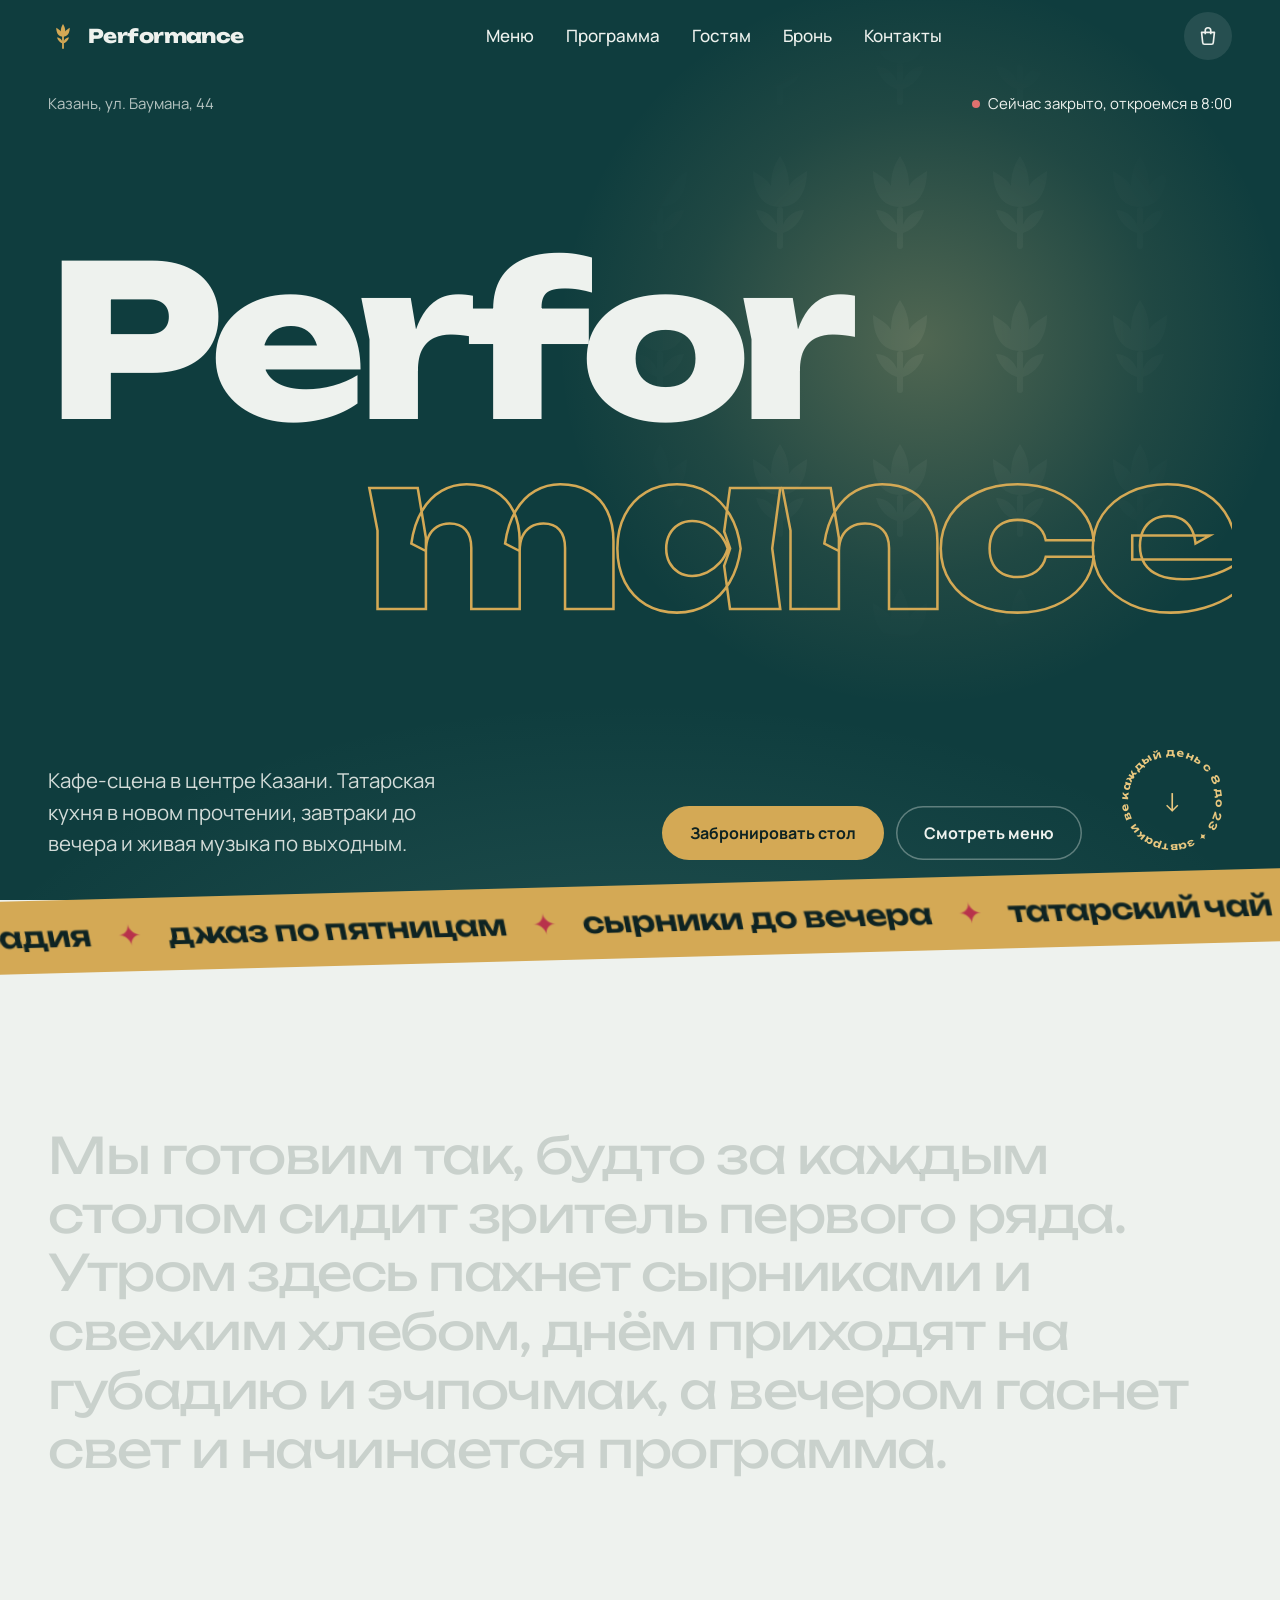
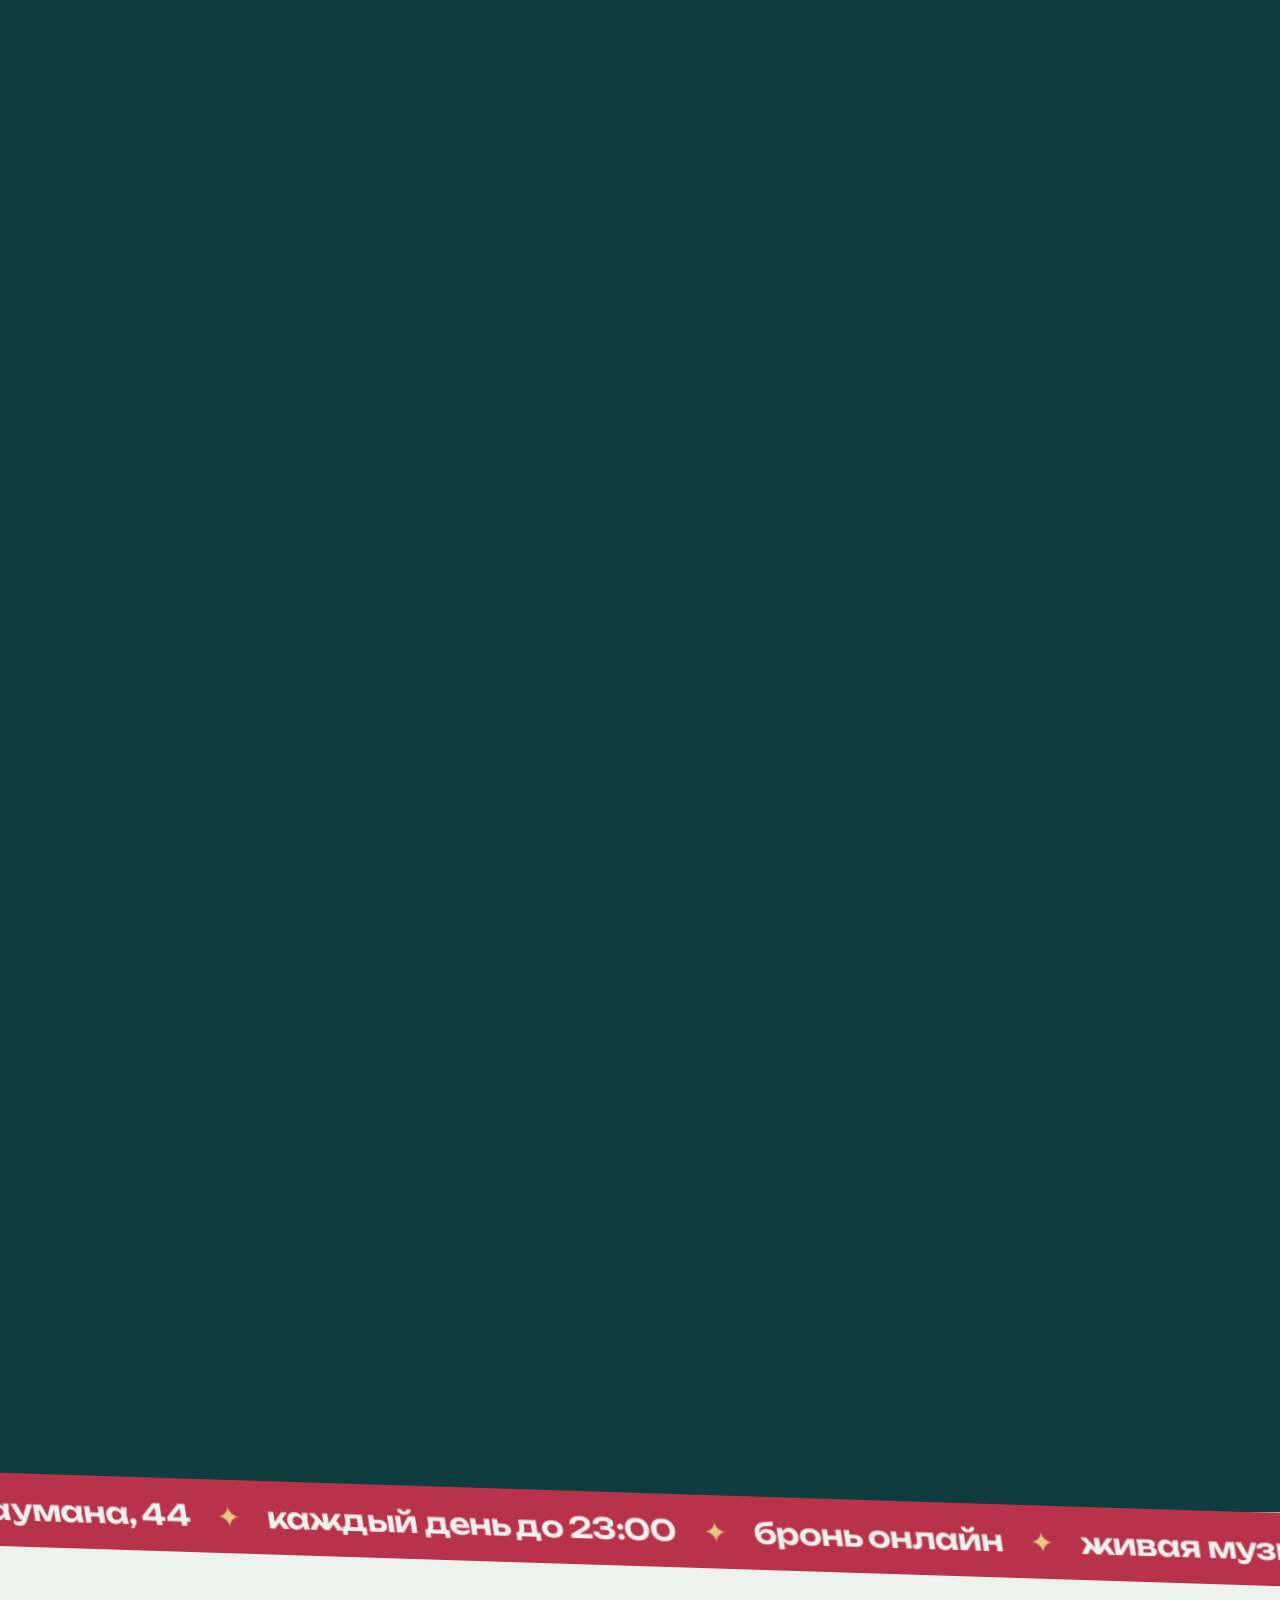
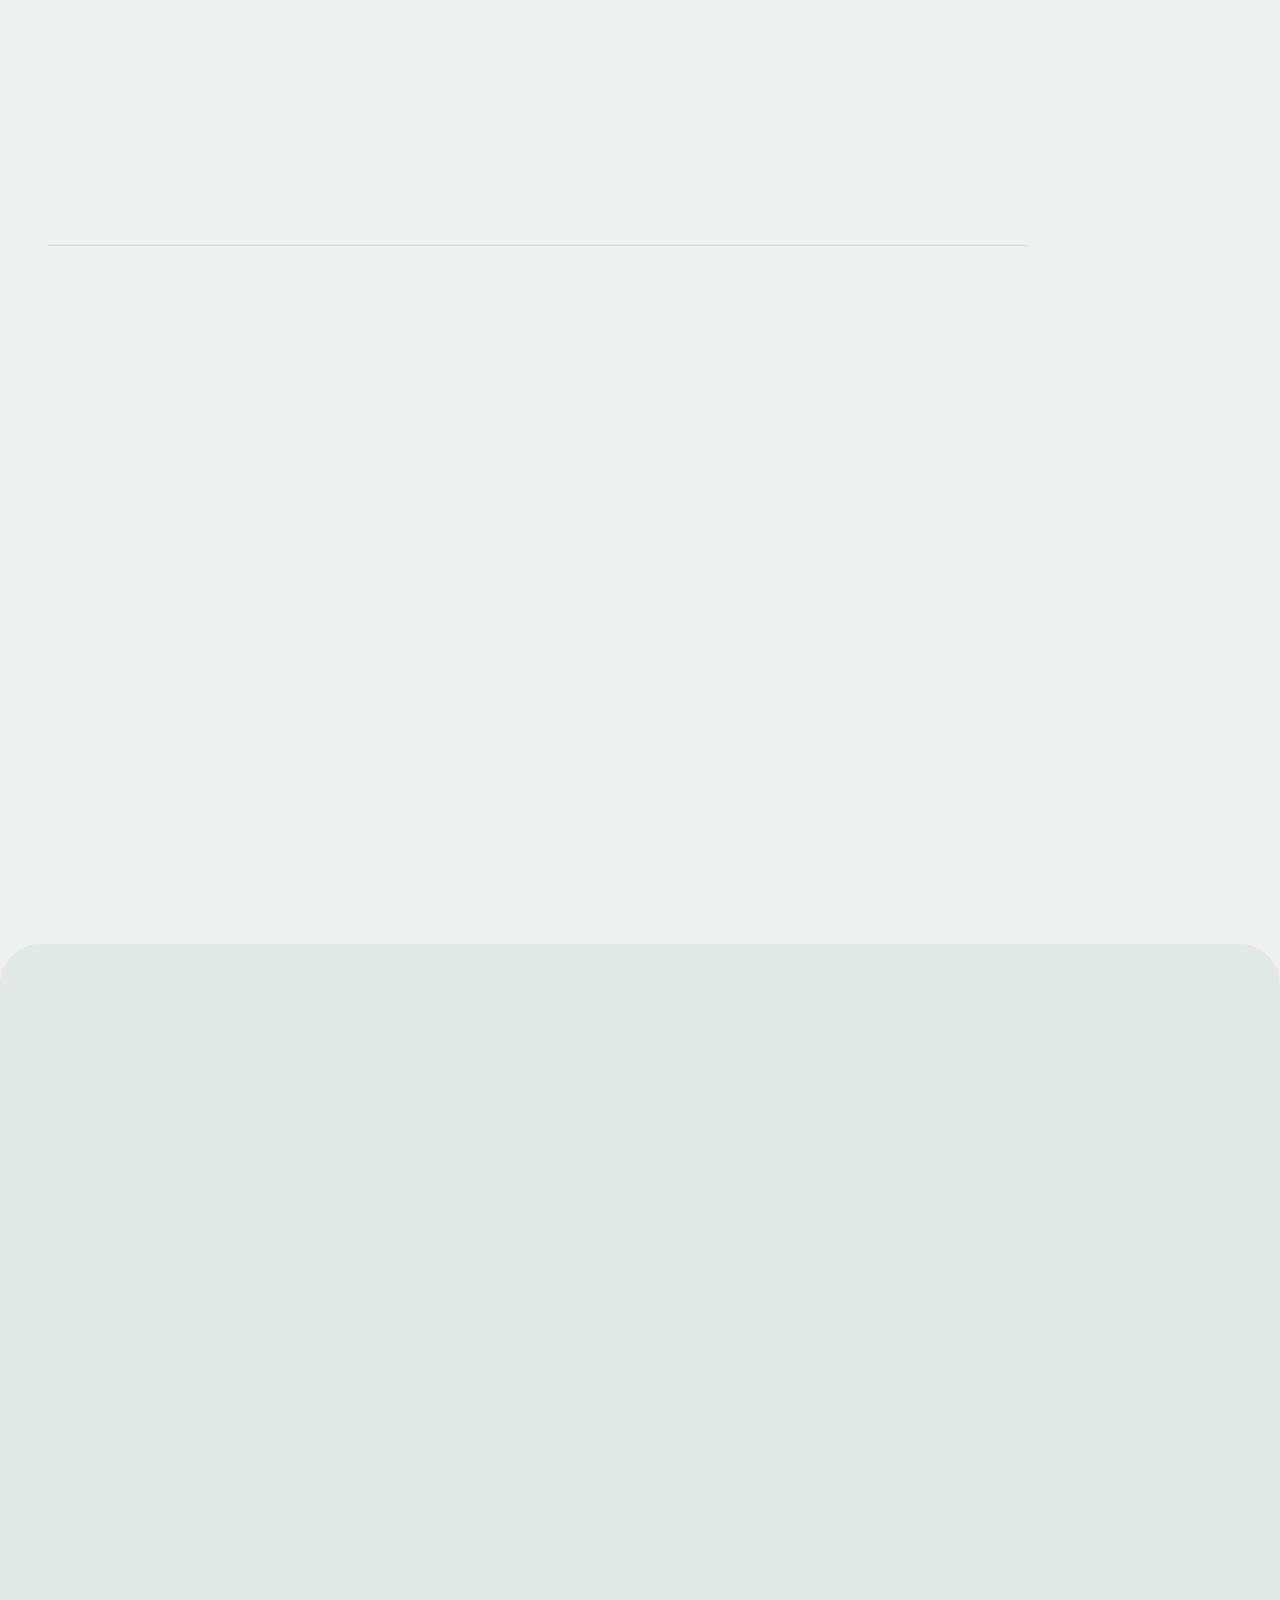
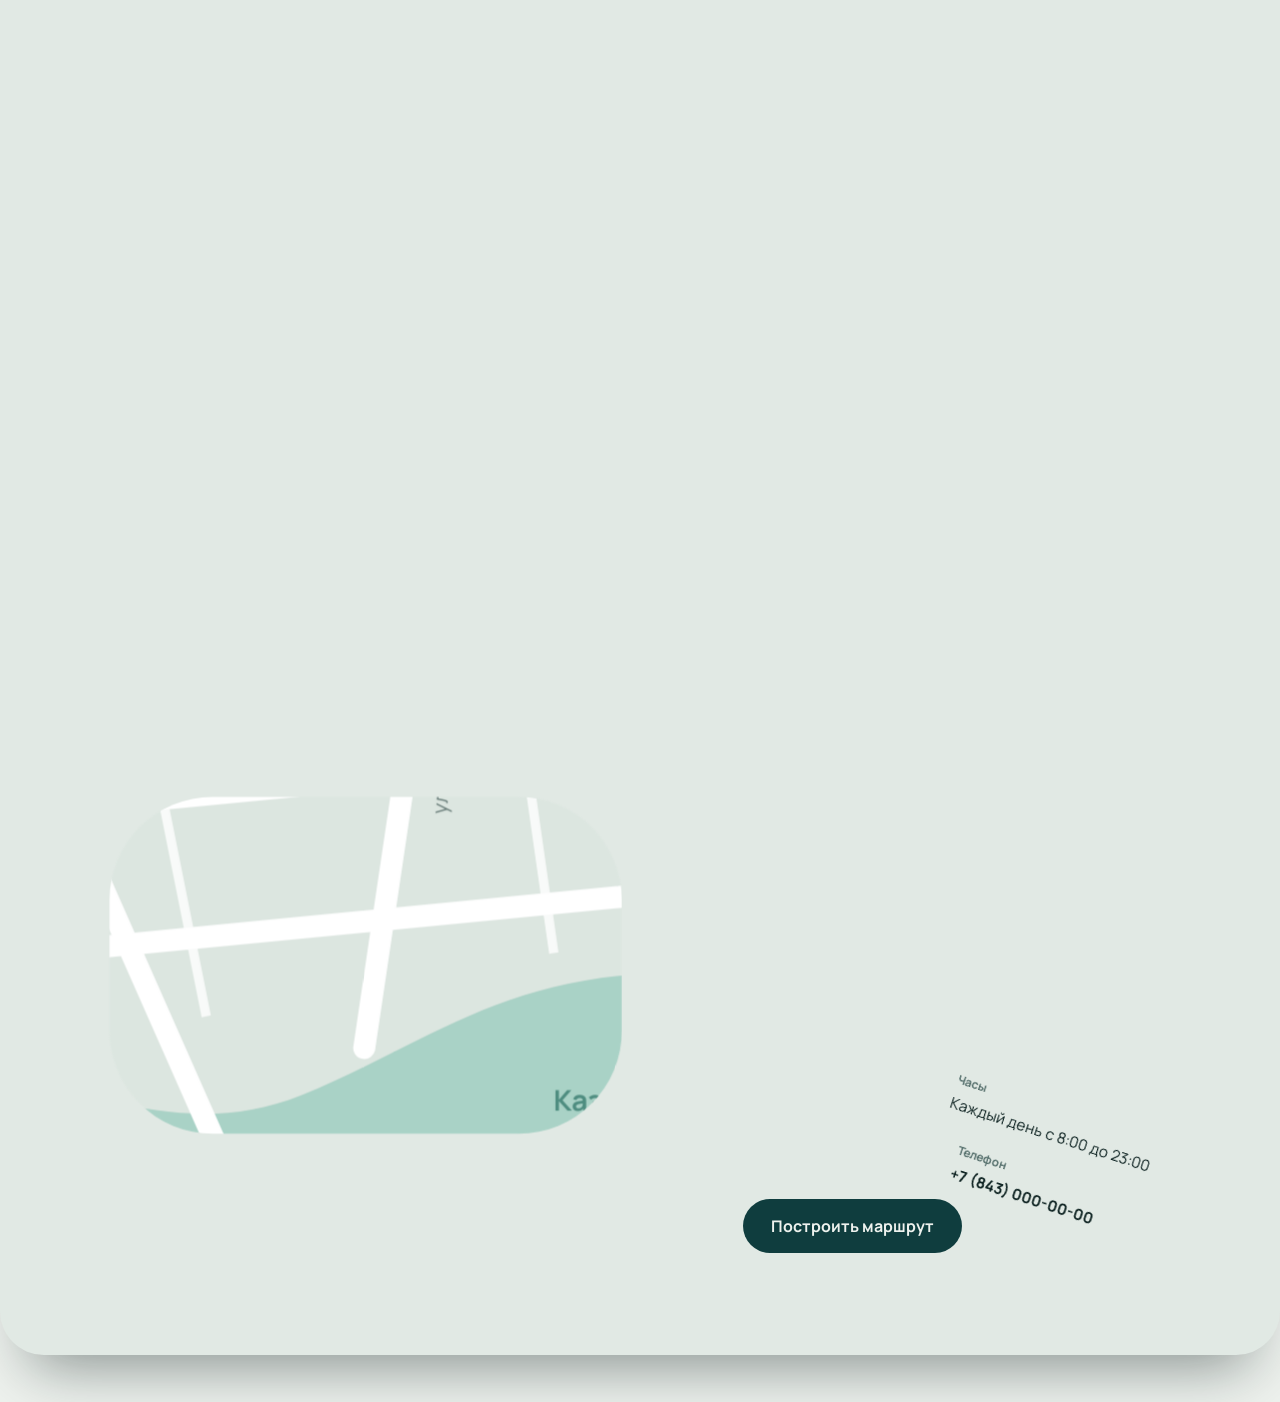
==== index.html @ e69bf27e "Add files via upload" ====
<!doctype html>
<html lang="ru">
<head>
  <meta charset="utf-8">
  <meta name="viewport" content="width=device-width, initial-scale=1, viewport-fit=cover">
  <title>Performance — кафе-сцена в Казани</title>
  <meta name="description" content="Performance — кафе-сцена в центре Казани: татарская кухня в новом прочтении, завтраки до вечера и живая музыка по выходным. Учебный проект для портфолио.">
  <meta name="theme-color" content="#0F3D3E">

  <!-- Приложение (PWA) -->
  <link rel="manifest" href="manifest.webmanifest">
  <link rel="icon" href="icons/favicon.svg" type="image/svg+xml">
  <link rel="icon" href="icons/icon-192.png" type="image/png" sizes="192x192">
  <link rel="apple-touch-icon" href="icons/apple-touch-icon.png">
  <meta name="apple-mobile-web-app-capable" content="yes">
  <meta name="mobile-web-app-capable" content="yes">
  <meta name="apple-mobile-web-app-status-bar-style" content="black-translucent">
  <meta name="apple-mobile-web-app-title" content="Performance">

  <!-- Превью ссылки в мессенджерах -->
  <meta property="og:title" content="Performance — кафе-сцена в Казани">
  <meta property="og:description" content="Меню, программа вечеров и бронь стола онлайн.">
  <meta property="og:image" content="icons/og.png">
  <meta property="og:type" content="website">

  <!-- Шрифты -->
  <link rel="preconnect" href="https://fonts.googleapis.com">
  <link rel="preconnect" href="https://fonts.gstatic.com" crossorigin>
  <link href="https://fonts.googleapis.com/css2?family=Manrope:wght@400;500;700&family=Unbounded:wght@400;600;800&display=swap" rel="stylesheet">

  <link rel="stylesheet" href="css/style.css">
  <link rel="stylesheet" href="css/motion.css">
  <script>document.documentElement.classList.add('js');</script>
</head>
<body>

  <!-- Занавес при загрузке -->
  <div class="curtain" aria-hidden="true">
    <div class="curtain__half curtain__half--l"></div>
    <div class="curtain__half curtain__half--r"></div>
    <div class="curtain__word">Performance</div>
  </div>

  <div class="progress" aria-hidden="true"><span></span></div>

  <!-- Шапка -->
  <header class="topbar">
    <a href="#top" class="logo" aria-label="Performance, на главную">
      <svg class="logo__mark" viewBox="0 0 40 40" aria-hidden="true"><use href="#tulip"/></svg>
      <span class="logo__word">Performance</span>
    </a>
    <nav class="topnav" aria-label="Разделы">
      <a href="#menu">Меню</a>
      <a href="#program">Программа</a>
      <a href="#faq">Гостям</a>
      <a href="#booking">Бронь</a>
      <a href="#contacts">Контакты</a>
    </nav>
    <div class="topbar__actions">
      <button class="icon-btn cart-btn" type="button" data-open="cart" aria-label="Корзина">
        <svg viewBox="0 0 24 24" aria-hidden="true"><path d="M5 8h14l-1.2 11.1a2 2 0 0 1-2 1.9H8.2a2 2 0 0 1-2-1.9L5 8Z"/><path d="M9 10V6a3 3 0 0 1 6 0v4"/></svg>
        <span class="cart-count" hidden>0</span>
      </button>
      <button class="icon-btn burger" type="button" data-open="nav" aria-label="Открыть меню сайта">
        <span></span><span></span>
      </button>
    </div>
  </header>

  <main id="top">

    <!-- Первый экран -->
    <section class="hero" id="hero">
      <div class="hero__spot" aria-hidden="true"></div>
      <div class="hero__ornament" aria-hidden="true"></div>

      <div class="hero__top">
        <p class="hero__place">Казань, ул. Баумана, 44</p>
        <p class="hero__status"><i></i><span id="open-status">Открыто до 23:00</span></p>
      </div>

      <h1 class="hero__title" aria-label="Performance">
        <span class="line" aria-hidden="true">Perfor</span>
        <span class="line line--stroke" aria-hidden="true">mance</span>
      </h1>

      <div class="hero__bottom">
        <p class="hero__lead">Кафе-сцена в центре Казани. Татарская кухня в новом прочтении, завтраки до вечера и живая музыка по выходным.</p>
        <div class="hero__cta">
          <a class="btn btn--brass" href="#booking">Забронировать стол</a>
          <a class="btn btn--ghost" href="#menu">Смотреть меню</a>
        </div>
      </div>

      <a class="hero__badge" href="#menu" aria-label="Перейти к меню">
        <svg viewBox="0 0 120 120" aria-hidden="true">
          <defs><path id="circle" d="M60 60 m-44 0 a44 44 0 1 1 88 0 a44 44 0 1 1 -88 0"/></defs>
          <text><textPath href="#circle">каждый день с 8 до 23 ✦ завтраки весь день ✦</textPath></text>
        </svg>
        <span class="hero__badge-arrow">↓</span>
      </a>
    </section>

    <!-- Бегущая строка -->
    <div class="marquee" aria-hidden="true">
      <div class="marquee__track">
        <span>эчпочмак</span><b>✦</b><span>чак-чак</span><b>✦</b><span>флэт уайт</span><b>✦</b><span>губадия</span><b>✦</b><span>джаз по пятницам</span><b>✦</b><span>сырники до вечера</span><b>✦</b><span>татарский чай</span><b>✦</b>
        <span>эчпочмак</span><b>✦</b><span>чак-чак</span><b>✦</b><span>флэт уайт</span><b>✦</b><span>губадия</span><b>✦</b><span>джаз по пятницам</span><b>✦</b><span>сырники до вечера</span><b>✦</b><span>татарский чай</span><b>✦</b>
      </div>
    </div>

    <!-- О кафе -->
    <section class="about" id="about">
      <p class="about__text" data-words>Мы готовим так, будто за каждым столом сидит зритель первого ряда. Утром здесь пахнет сырниками и свежим хлебом, днём приходят на губадию и эчпочмак, а вечером гаснет свет и начинается программа.</p>
      <ul class="about__facts">
        <li><strong>8:00–23:00</strong><span>без выходных, завтраки весь день</span></li>
        <li><strong>60 мест</strong><span>зал, барная стойка и небольшая сцена</span></li>
        <li><strong>5 вечеров</strong><span>в неделю с музыкой, кино или стендапом</span></li>
      </ul>
    </section>

    <!-- Меню -->
    <section class="menu" id="menu">
      <div class="section-head">
        <h2 class="h-reveal"><span>Меню</span></h2>
        <p>Нажмите на блюдо, чтобы узнать подробности. Добавленное в корзину можно забрать с собой.</p>
      </div>
      <div class="tabs" role="tablist" aria-label="Категории меню">
        <span class="tabs__pill" aria-hidden="true"></span>
      </div>
      <div class="dishes" id="dishes" role="tabpanel"></div>
    </section>

    <!-- Программа -->
    <section class="program" id="program">
      <div class="program__pin">
        <div class="program__head">
          <h2 class="h-reveal"><span>Программа недели</span></h2>
          <p>Вход свободный. Столы у сцены лучше бронировать заранее.</p>
        </div>
        <div class="program__track" id="events"></div>
      </div>
    </section>

    <!-- Вторая бегущая строка -->
    <div class="marquee marquee--alt" aria-hidden="true">
      <div class="marquee__track">
        <span>бронь онлайн</span><b>✦</b><span>живая музыка</span><b>✦</b><span>с собой за 20 минут</span><b>✦</b><span>ул. Баумана, 44</span><b>✦</b><span>каждый день до 23:00</span><b>✦</b>
        <span>бронь онлайн</span><b>✦</b><span>живая музыка</span><b>✦</b><span>с собой за 20 минут</span><b>✦</b><span>ул. Баумана, 44</span><b>✦</b><span>каждый день до 23:00</span><b>✦</b>
      </div>
    </div>

    <!-- Вопросы -->
    <section class="faq" id="faq">
      <div class="section-head">
        <h2 class="h-reveal"><span>Гостям</span></h2>
        <p>Ответы на то, о чём чаще всего спрашивают по телефону.</p>
      </div>
      <div class="faq__list" id="faq-list"></div>
    </section>

    <!-- Бронь -->
    <section class="booking" id="booking">
      <div class="booking__intro">
        <h2 class="h-reveal"><span>Бронь стола</span></h2>
        <p>Выберите день, время и число гостей. Держим стол 15 минут после назначенного времени.</p>
        <div class="my-bookings" id="my-bookings" hidden>
          <h3>Ваши брони</h3>
          <ul></ul>
        </div>
      </div>

      <form class="booking__form" id="booking-form" novalidate>
        <div class="field">
          <label for="b-date">Дата</label>
          <input type="date" id="b-date" name="date" required>
          <small class="field__error"></small>
        </div>

        <fieldset class="field">
          <legend>Время</legend>
          <div class="chips" id="b-times"></div>
          <small class="field__error"></small>
        </fieldset>

        <div class="field field--row">
          <span class="field__label" id="guests-label">Гостей</span>
          <div class="stepper" role="group" aria-labelledby="guests-label">
            <button type="button" data-step="-1" aria-label="Меньше гостей">−</button>
            <output id="b-guests">2</output>
            <button type="button" data-step="1" aria-label="Больше гостей">+</button>
          </div>
        </div>

        <fieldset class="field">
          <legend>Где сесть</legend>
          <div class="segmented">
            <label><input type="radio" name="zone" value="у сцены" checked><span>У сцены</span></label>
            <label><input type="radio" name="zone" value="у окна"><span>У окна</span></label>
            <label><input type="radio" name="zone" value="в тихом зале"><span>В тихом зале</span></label>
          </div>
        </fieldset>

        <div class="field">
          <label for="b-name">Имя</label>
          <input type="text" id="b-name" name="name" autocomplete="given-name" placeholder="Как к вам обращаться" required>
          <small class="field__error"></small>
        </div>

        <div class="field">
          <label for="b-phone">Телефон</label>
          <input type="tel" id="b-phone" name="phone" autocomplete="tel" inputmode="tel" placeholder="+7 (___) ___-__-__" required>
          <small class="field__error"></small>
        </div>

        <div class="field">
          <label for="b-note">Пожелания <em>необязательно</em></label>
          <textarea id="b-note" name="note" rows="2" placeholder="День рождения, детский стул, аллергия"></textarea>
        </div>

        <button class="btn btn--brass btn--wide" type="submit">Забронировать стол</button>
        <p class="booking__demo">Демо-версия: бронь сохраняется только в вашем браузере.</p>
      </form>
    </section>

    <!-- Контакты -->
    <section class="contacts" id="contacts">
      <div class="contacts__map" aria-hidden="true">
        <svg viewBox="0 0 600 420" preserveAspectRatio="xMidYMid slice">
          <rect width="600" height="420" fill="#DCE6E0"/>
          <path d="M-20 300 C 90 250, 160 330, 260 290 S 420 180, 620 230 L620 300 C 450 260, 380 360, 260 350 S 80 330, -20 360Z" fill="#A9D2C6"/>
          <g stroke="#fff" stroke-width="14" fill="none" stroke-linecap="round">
            <path d="M60 -10 L 250 420"/><path d="M-10 120 L 610 60"/><path d="M340 -10 L 300 260"/><path d="M-10 210 L 610 150"/><path d="M470 -10 L 540 240"/>
          </g>
          <g stroke="#fff" stroke-width="6" fill="none" opacity=".8">
            <path d="M150 -10 L 200 240"/><path d="M-10 40 L 600 0"/><path d="M400 60 L 420 200"/>
          </g>
          <text x="420" y="300" font-size="18" fill="#4E8D80" font-family="Manrope, sans-serif" font-weight="700">Казанка</text>
          <text x="352" y="112" font-size="13" fill="#6A7E7A" font-family="Manrope, sans-serif" transform="rotate(-84 352 112)">ул. Баумана</text>
        </svg>
        <div class="pin"><span></span></div>
      </div>
      <div class="contacts__info">
        <h2 class="h-reveal"><span>Как нас найти</span></h2>
        <dl>
          <div><dt>Адрес</dt><dd>Казань, ул. Баумана, 44<br>5 минут пешком от метро «Площадь Тукая»</dd></div>
          <div><dt>Часы</dt><dd>Каждый день с 8:00 до 23:00</dd></div>
          <div><dt>Телефон</dt><dd><a href="tel:+78430000000">+7 (843) 000-00-00</a></dd></div>
        </dl>
        <a class="btn btn--dark" id="route-link" target="_blank" rel="noopener" href="#">Построить маршрут</a>
      </div>
    </section>
  </main>

  <footer class="footer">
    <div class="footer__word" aria-hidden="true">Performance</div>
    <div class="footer__row">
      <p class="footer__note">Учебный проект для портфолио. Кафе вымышленное, заказы и брони никуда не отправляются.</p>
      <div class="footer__links">
        <button class="link-btn" type="button" data-install>Установить приложение</button>
        <a href="https://github.com/bogomol499" target="_blank" rel="noopener">GitHub автора</a>
      </div>
    </div>
    <p class="footer__copy">© <span id="year">2026</span> Performance, Казань</p>
  </footer>

  <!-- ===== Выдвижные панели ===== -->
  <div class="backdrop" data-close></div>

  <!-- Меню сайта -->
  <aside class="drawer drawer--nav" id="nav" aria-hidden="true" aria-label="Меню сайта" role="dialog" aria-modal="true">
    <div class="drawer__bar">
      <span class="logo__word">Performance</span>
      <button class="icon-btn close-btn" type="button" data-close aria-label="Закрыть меню"></button>
    </div>
    <nav class="bignav">
      <a href="#menu"><span>Меню</span></a>
      <a href="#program"><span>Программа</span></a>
      <a href="#faq"><span>Гостям</span></a>
      <a href="#booking"><span>Бронь стола</span></a>
      <a href="#contacts"><span>Контакты</span></a>
    </nav>
    <div class="drawer__foot">
      <p>Казань, ул. Баумана, 44<br>Каждый день с 8:00 до 23:00</p>
      <button class="btn btn--brass" type="button" data-install>Установить приложение</button>
    </div>
  </aside>

  <!-- Корзина -->
  <aside class="drawer drawer--cart" id="cart" aria-hidden="true" aria-label="Корзина" role="dialog" aria-modal="true">
    <div class="drawer__bar">
      <h2>Корзина</h2>
      <button class="icon-btn close-btn" type="button" data-close aria-label="Закрыть корзину"></button>
    </div>
    <div class="cart__body">
      <ul class="cart__list" id="cart-list"></ul>
      <div class="cart__empty" id="cart-empty">
        <svg viewBox="0 0 200 200" aria-hidden="true"><circle cx="100" cy="108" r="80" fill="rgba(15,61,62,.08)"/><circle cx="100" cy="100" r="80" fill="#fff"/><circle cx="100" cy="100" r="60" fill="none" stroke="#E4E9E4" stroke-width="2"/></svg>
        <p>Здесь пока пусто. Загляните в меню и добавьте что-нибудь.</p>
        <a class="btn btn--dark" href="#menu" data-close>Открыть меню</a>
      </div>
    </div>
    <div class="cart__foot" id="cart-foot">
      <label class="cart__pickup">Заберу
        <select id="pickup">
          <option value="20">через 20 минут</option>
          <option value="40">через 40 минут</option>
          <option value="60">через час</option>
        </select>
      </label>
      <div class="cart__total"><span>Итого</span><strong id="cart-total">0 ₽</strong></div>
      <button class="btn btn--brass btn--wide" type="button" id="checkout">Оформить самовывоз</button>
    </div>
  </aside>

  <!-- Карточка блюда -->
  <div class="sheet" id="dish" aria-hidden="true" role="dialog" aria-modal="true" aria-labelledby="dish-name">
    <button class="icon-btn close-btn close-btn--float" type="button" data-close aria-label="Закрыть"></button>
    <div class="sheet__handle" aria-hidden="true"></div>
    <div class="dish-sheet__art" id="dish-art"></div>
    <div class="dish-sheet__body">
      <p class="dish-sheet__meta" id="dish-meta"></p>
      <h2 id="dish-name"></h2>
      <p id="dish-desc"></p>
      <div class="dish-sheet__buy">
        <div class="stepper stepper--light" role="group" aria-label="Количество">
          <button type="button" data-qty="-1" aria-label="Меньше">−</button>
          <output id="dish-qty">1</output>
          <button type="button" data-qty="1" aria-label="Больше">+</button>
        </div>
        <button class="btn btn--brass" type="button" id="dish-add">Добавить</button>
      </div>
    </div>
  </div>

  <!-- Готово -->
  <div class="sheet sheet--done" id="done" aria-hidden="true" role="dialog" aria-modal="true" aria-labelledby="done-title">
    <div class="sheet__handle" aria-hidden="true"></div>
    <svg class="done__check" viewBox="0 0 80 80" aria-hidden="true"><circle cx="40" cy="40" r="36"/><path d="M24 41l11 11 21-23"/></svg>
    <h2 id="done-title"></h2>
    <p id="done-text"></p>
    <p class="done__demo">Это демо-версия сайта: данные никуда не отправляются.</p>
    <button class="btn btn--dark btn--wide" type="button" data-close>Хорошо</button>
  </div>

  <!-- Установка -->
  <div class="sheet" id="install" aria-hidden="true" role="dialog" aria-modal="true" aria-labelledby="install-title">
    <button class="icon-btn close-btn close-btn--float" type="button" data-close aria-label="Закрыть"></button>
    <div class="sheet__handle" aria-hidden="true"></div>
    <div class="install">
      <img src="icons/icon-192.png" alt="" width="72" height="72">
      <h2 id="install-title">Performance на экране телефона</h2>
      <p>Сайт можно установить как приложение: иконка на главном экране, открывается без адресной строки, меню доступно без интернета.</p>
      <div class="install__cols">
        <div>
          <h3>iPhone, Safari</h3>
          <ol><li>Нажмите кнопку «Поделиться» внизу экрана.</li><li>Выберите «На экран Домой».</li><li>Нажмите «Добавить».</li></ol>
        </div>
        <div>
          <h3>Android, Chrome</h3>
          <ol><li>Откройте меню ⋮ справа вверху.</li><li>Выберите «Установить приложение» или «Добавить на гл. экран».</li><li>Подтвердите установку.</li></ol>
        </div>
      </div>
    </div>
  </div>

  <div class="toast" id="toast" role="status" aria-live="polite"></div>

  <!-- Символ тюльпана (татарский орнамент) -->
  <svg width="0" height="0" style="position:absolute" aria-hidden="true">
    <symbol id="tulip" viewBox="0 0 40 40">
      <path d="M20 36V20" stroke="currentColor" stroke-width="2.4" fill="none" stroke-linecap="round"/>
      <path d="M20 30c-4-1-7-4-8-8 4 0 7 3 8 8Zm0 0c4-1 7-4 8-8-4 0-7 3-8 8Z" fill="currentColor"/>
      <path d="M20 21c-6 0-9-5-9-12 3 2 5 3 6 5 0-4 1-7 3-10 2 3 3 6 3 10 1-2 3-3 6-5 0 7-3 12-9 12Z" fill="currentColor"/>
    </symbol>
  </svg>

  <script src="js/app.js"></script>
  <script src="js/motion.js"></script>
</body>
</html>
---- css/style.css ----
/* =========================================================
   Performance — кафе-сцена в Казани
   Цвета: бирюза куполов Кул-Шарифа, латунь сцены, тюльпан
   из татарского орнамента.
   ========================================================= */

:root {
  --teal: #0F3D3E;
  --teal-2: #16514F;
  --teal-3: #1F6662;
  --milk: #EEF2EE;
  --milk-2: #E1E9E4;
  --white: #FFFFFF;
  --ink: #0E2322;
  --muted: #56706D;
  --brass: #D4A955;
  --brass-2: #E8C77F;
  --tulip: #B8324B;
  --tulip-2: #9A2439;
  --mint: #A8D8CB;

  --f-display: 'Unbounded', 'Arial Black', system-ui, sans-serif;
  --f-body: 'Manrope', system-ui, -apple-system, 'Segoe UI', sans-serif;

  --pad: clamp(16px, 4vw, 48px);
  --ease: cubic-bezier(.22, 1, .36, 1);
  --ease-io: cubic-bezier(.76, 0, .24, 1);
  --top-h: 72px;
}

*, *::before, *::after { box-sizing: border-box; }

html {
  scroll-behavior: smooth;
  scroll-padding-top: 80px;
  -webkit-text-size-adjust: 100%;
}

body {
  margin: 0;
  font-family: var(--f-body);
  font-size: 17px;
  line-height: 1.55;
  color: var(--ink);
  background: var(--milk);
  overflow-x: hidden;
  -webkit-font-smoothing: antialiased;
}
body.locked { overflow: hidden; }

img, svg { display: block; max-width: 100%; }
[hidden] { display: none !important; }
a { color: inherit; }
button { font: inherit; color: inherit; }
h1, h2, h3 { font-family: var(--f-display); font-weight: 600; margin: 0; line-height: 1.1; letter-spacing: -.02em; }
p { margin: 0; }

:focus-visible { outline: 3px solid var(--brass); outline-offset: 3px; border-radius: 6px; }

/* ---------- Кнопки ---------- */
.btn {
  display: inline-flex; align-items: center; justify-content: center; gap: 10px;
  min-height: 54px; padding: 0 28px;
  border: 0; border-radius: 999px;
  font: 700 16px/1 var(--f-body);
  text-decoration: none; cursor: pointer;
  transition: transform .35s var(--ease), background-color .3s, color .3s, box-shadow .3s;
  -webkit-tap-highlight-color: transparent;
}
.btn:active { transform: scale(.96); }
.btn--brass { background: var(--brass); color: var(--ink); }
.btn--brass:hover { background: var(--brass-2); box-shadow: 0 10px 30px -10px rgba(212, 169, 85, .8); }
.btn--ghost { background: transparent; color: var(--milk); box-shadow: inset 0 0 0 1.5px rgba(238, 242, 238, .35); }
.btn--ghost:hover { box-shadow: inset 0 0 0 1.5px var(--milk); }
.btn--dark { background: var(--teal); color: var(--milk); }
.btn--dark:hover { background: var(--teal-3); }
.btn--wide { width: 100%; }

.icon-btn {
  width: 48px; height: 48px; display: grid; place-items: center;
  border: 0; border-radius: 50%; background: rgba(238, 242, 238, .1);
  cursor: pointer; position: relative;
  transition: background .3s, transform .35s var(--ease);
  -webkit-tap-highlight-color: transparent;
}
.icon-btn:hover { background: rgba(238, 242, 238, .2); }
.icon-btn:active { transform: scale(.92); }
.icon-btn svg { width: 22px; height: 22px; fill: none; stroke: currentColor; stroke-width: 1.8; stroke-linejoin: round; }

.close-btn { background: rgba(14, 35, 34, .08); }
.close-btn:hover { background: rgba(14, 35, 34, .14); }
.close-btn::before, .close-btn::after {
  content: ""; position: absolute; width: 18px; height: 2px; border-radius: 2px; background: currentColor;
  transform: rotate(45deg);
}
.close-btn::after { transform: rotate(-45deg); }
.close-btn:hover::before { transform: rotate(135deg); transition: transform .4s var(--ease); }
.close-btn:hover::after { transform: rotate(45deg); transition: transform .4s var(--ease); }

.link-btn { background: none; border: 0; padding: 0; cursor: pointer; text-decoration: underline; text-underline-offset: 4px; }

/* ---------- Занавес ---------- */
.curtain { display: none; }
.js .curtain {
  position: fixed; inset: 0; z-index: 200; display: flex; pointer-events: none;
}
.curtain__half {
  flex: 1;
  background-color: var(--tulip-2);
  background-image:
    linear-gradient(90deg, rgba(0,0,0,.18), transparent 12%, rgba(0,0,0,.12) 24%, transparent 36%, rgba(0,0,0,.14) 50%, transparent 62%, rgba(0,0,0,.12) 76%, transparent 88%, rgba(0,0,0,.16)),
    url("data:image/svg+xml,%3Csvg xmlns='http://www.w3.org/2000/svg' width='80' height='96' viewBox='0 0 40 48'%3E%3Cg fill='%23C4415A' fill-opacity='.55'%3E%3Cpath d='M20 21c-6 0-9-5-9-12 3 2 5 3 6 5 0-4 1-7 3-10 2 3 3 6 3 10 1-2 3-3 6-5 0 7-3 12-9 12Z'/%3E%3Crect x='19' y='21' width='2' height='14' rx='1'/%3E%3Cpath d='M20 30c-4-1-7-4-8-8 4 0 7 3 8 8Zm0 0c4-1 7-4 8-8-4 0-7 3-8 8Z'/%3E%3C/g%3E%3C/svg%3E");
  background-size: 160px 100%, 80px 96px;
  transition: transform 1.25s var(--ease-io);
}
.curtain__half--l { box-shadow: inset -30px 0 40px -20px rgba(0,0,0,.4); }
.curtain__half--r { box-shadow: inset 30px 0 40px -20px rgba(0,0,0,.4); }
.curtain__word {
  position: absolute; inset: 0; display: grid; place-items: center;
  font: 800 clamp(28px, 7vw, 72px) var(--f-display); letter-spacing: -.03em; color: var(--brass-2);
  transition: opacity .5s, transform 1s var(--ease);
}
.curtain.open .curtain__half--l { transform: translateX(-101%); }
.curtain.open .curtain__half--r { transform: translateX(101%); }
.curtain.open .curtain__word { opacity: 0; transform: scale(1.15); }
.curtain.gone { display: none; }

/* ---------- Полоса прокрутки ---------- */
.progress { position: fixed; top: 0; left: 0; right: 0; height: 3px; z-index: 50; pointer-events: none; }
.progress span { display: block; height: 100%; width: 100%; background: var(--brass); transform-origin: 0 50%; transform: scaleX(0); }

/* ---------- Шапка ---------- */
.topbar {
  position: fixed; top: 0; left: 0; right: 0; z-index: 40;
  display: flex; align-items: center; justify-content: space-between; gap: 16px;
  height: calc(var(--top-h) + env(safe-area-inset-top));
  padding: env(safe-area-inset-top) var(--pad) 0;
  color: var(--milk);
  transition: transform .55s var(--ease), background-color .4s, backdrop-filter .4s;
}
.topbar.is-solid { background: rgba(15, 61, 62, .82); -webkit-backdrop-filter: blur(16px) saturate(1.3); backdrop-filter: blur(16px) saturate(1.3); }
.topbar.is-hidden { transform: translateY(-105%); }

.logo { display: flex; align-items: center; gap: 10px; text-decoration: none; }
.logo__mark { width: 30px; height: 30px; color: var(--brass); transition: transform .6s var(--ease); }
.logo:hover .logo__mark { transform: rotate(-12deg) scale(1.1); }
.logo__word { font: 800 19px var(--f-display); letter-spacing: -.03em; }

.topnav { display: none; gap: 4px; }
.topnav a {
  position: relative; padding: 10px 14px; border-radius: 999px; text-decoration: none; font-weight: 500;
  transition: background .3s;
}
.topnav a:hover { background: rgba(238, 242, 238, .1); }
.topbar__actions { display: flex; gap: 8px; }

.cart-count {
  position: absolute; top: 2px; right: 0; min-width: 20px; height: 20px; padding: 0 5px;
  border-radius: 10px; background: var(--brass); color: var(--ink);
  font: 700 12px/20px var(--f-body); text-align: center;
}
.cart-btn.bump { animation: bump .5s var(--ease); }
@keyframes bump { 30% { transform: scale(1.25); } 60% { transform: scale(.94); } }

.burger { flex-direction: column; gap: 6px; display: flex; align-items: center; justify-content: center; }
.burger span { width: 20px; height: 2px; border-radius: 2px; background: currentColor; transition: transform .4s var(--ease), width .4s var(--ease); }
.burger span:last-child { width: 13px; margin-left: 7px; }
.burger:hover span:last-child { width: 20px; margin-left: 0; }

@media (min-width: 960px) {
  .topnav { display: flex; }
  .burger { display: none; }
}

/* ---------- Первый экран ---------- */
.hero {
  --x: 72%; --y: 38%;
  position: relative; overflow: hidden;
  min-height: 100vh; min-height: 100svh;
  display: grid; grid-template-rows: auto 1fr auto;
  padding: calc(var(--top-h) + env(safe-area-inset-top) + 20px) var(--pad) 40px;
  background: var(--teal); color: var(--milk);
  isolation: isolate;
}
.hero__spot {
  position: absolute; inset: 0; z-index: -1; pointer-events: none;
  background:
    radial-gradient(circle min(46vw, 520px) at var(--x) var(--y), rgba(232, 199, 127, .30), rgba(232, 199, 127, .08) 45%, transparent 70%),
    radial-gradient(ellipse 80% 60% at 50% 120%, rgba(168, 216, 203, .14), transparent 70%);
}
.hero__ornament {
  position: absolute; inset: 0; z-index: -2; opacity: .07;
  background-image: url("data:image/svg+xml,%3Csvg xmlns='http://www.w3.org/2000/svg' width='120' height='144' viewBox='0 0 40 48'%3E%3Cg fill='%23EEF2EE'%3E%3Cpath d='M20 21c-6 0-9-5-9-12 3 2 5 3 6 5 0-4 1-7 3-10 2 3 3 6 3 10 1-2 3-3 6-5 0 7-3 12-9 12Z'/%3E%3Crect x='19' y='21' width='2' height='14' rx='1'/%3E%3Cpath d='M20 30c-4-1-7-4-8-8 4 0 7 3 8 8Zm0 0c4-1 7-4 8-8-4 0-7 3-8 8Z'/%3E%3C/g%3E%3C/svg%3E");
  -webkit-mask-image: radial-gradient(circle 420px at var(--x) var(--y), #000, transparent 75%);
  mask-image: radial-gradient(circle 420px at var(--x) var(--y), #000, transparent 75%);
}
.hero__top { display: flex; flex-wrap: wrap; justify-content: space-between; gap: 8px 24px; font-size: 15px; }
.hero__place { opacity: .75; }
.hero__status { display: flex; align-items: center; gap: 8px; }
.hero__status i { width: 8px; height: 8px; border-radius: 50%; background: #6FE0B0; box-shadow: 0 0 0 0 rgba(111, 224, 176, .6); animation: ping 2s infinite; }
.hero__status.closed i { background: #E0716F; animation: none; }
@keyframes ping { 70% { box-shadow: 0 0 0 10px rgba(111, 224, 176, 0); } 100% { box-shadow: 0 0 0 0 rgba(111, 224, 176, 0); } }

.hero__title {
  align-self: center;
  margin: 4vh 0;
  font-weight: 800;
  font-size: clamp(56px, 16.5vw, 270px);
  line-height: .86;
  letter-spacing: -.055em;
}
.hero__title .line { display: block; overflow: hidden; padding-bottom: .04em; }
.hero__title .line--stroke { text-align: right; color: transparent; -webkit-text-stroke: max(1.5px, .012em) var(--brass); }
.hero__title .ch { display: inline-block; }
.js .hero__title .ch { transform: translateY(110%) rotate(6deg); transition: transform 1.1s var(--ease); }
.js .hero.play .hero__title .ch { transform: none; }

.hero__bottom { display: grid; gap: 24px; max-width: 1400px; }
.hero__lead { max-width: 34ch; font-size: clamp(17px, 1.6vw, 21px); opacity: .88; }
.hero__cta { display: flex; flex-wrap: wrap; gap: 12px; }
.js .hero__bottom, .js .hero__top { opacity: 0; transform: translateY(24px); transition: opacity .9s .7s, transform 1s .7s var(--ease); }
.js .hero.play .hero__bottom, .js .hero.play .hero__top { opacity: 1; transform: none; }

.hero__badge {
  position: absolute; right: var(--pad); bottom: 40px; width: 120px; height: 120px;
  display: none; place-items: center; text-decoration: none; color: var(--brass-2);
}
.hero__badge svg { position: absolute; inset: 0; animation: spin 22s linear infinite; }
.hero__badge text { font: 600 10.4px var(--f-display); letter-spacing: .06em; fill: currentColor; }
.hero__badge-arrow { font-size: 26px; transition: transform .4s var(--ease); }
.hero__badge:hover .hero__badge-arrow { transform: translateY(6px); }
@keyframes spin { to { transform: rotate(360deg); } }

@media (min-width: 760px) {
  .hero__bottom { grid-template-columns: 1fr auto; align-items: end; padding-right: 150px; }
  .hero__badge { display: grid; }
}

/* ---------- Бегущая строка ---------- */
.marquee { overflow: hidden; background: var(--brass); color: var(--ink); padding: 18px 0; transform: rotate(-1.5deg) scale(1.03); margin-top: -14px; position: relative; z-index: 2; }
.marquee__track { display: flex; width: max-content; gap: 26px; align-items: center; animation: marquee 34s linear infinite; font: 600 clamp(18px, 2.4vw, 28px) var(--f-display); letter-spacing: -.02em; white-space: nowrap; }
.marquee__track b { font-weight: 400; color: var(--tulip); }
.marquee:hover .marquee__track { animation-play-state: paused; }
@keyframes marquee { to { transform: translateX(calc(-50% - 13px)); } }

/* ---------- Общие секции ---------- */
section { position: relative; }
.section-head { display: grid; gap: 14px; margin-bottom: clamp(28px, 4vw, 48px); max-width: 1400px; }
.section-head h2, .booking h2, .contacts h2, .program h2 { font-size: clamp(38px, 7vw, 96px); font-weight: 800; letter-spacing: -.045em; }
.section-head p { max-width: 52ch; color: var(--muted); }
@media (min-width: 900px) {
  .section-head { grid-template-columns: 1fr minmax(0, 420px); align-items: end; }
}

/* Заголовок выезжает из-под маски */
.h-reveal { overflow: hidden; padding-bottom: .06em; }
.h-reveal > span { display: inline-block; }


/* ---------- О кафе ---------- */
.about { padding: clamp(80px, 12vw, 160px) var(--pad) clamp(60px, 8vw, 110px); }
.about__text {
  max-width: 24em;
  font: 400 clamp(26px, 3.9vw, 54px)/1.18 var(--f-display);
  letter-spacing: -.03em;
}
.about__text .w { transition: color .35s; color: rgba(14, 35, 34, .16); }
.about__text .w.lit { color: var(--ink); }
.no-words .about__text .w { color: var(--ink); }
.about__facts { list-style: none; padding: 0; margin: clamp(48px, 7vw, 90px) 0 0; display: grid; gap: 12px; }
.about__facts li { display: grid; gap: 6px; padding: 26px 0; border-top: 1.5px solid rgba(14, 35, 34, .14); }
.about__facts strong { font: 600 clamp(28px, 3vw, 40px) var(--f-display); letter-spacing: -.03em; color: var(--teal); }
.about__facts span { color: var(--muted); }
@media (min-width: 760px) { .about__facts { grid-template-columns: repeat(3, 1fr); gap: 32px; } }

/* ---------- Меню ---------- */
.menu { padding: clamp(40px, 6vw, 80px) var(--pad) clamp(80px, 10vw, 140px); }
.tabs {
  position: relative; display: flex; gap: 4px; padding: 6px; margin-bottom: 32px;
  width: max-content; max-width: 100%; overflow-x: auto; scrollbar-width: none;
  background: var(--milk-2); border-radius: 999px;
}
.tabs::-webkit-scrollbar { display: none; }
.tab {
  position: relative; z-index: 1; flex: none;
  padding: 12px 20px; border: 0; border-radius: 999px; background: none; cursor: pointer;
  font-weight: 700; font-size: 15px; color: var(--muted); white-space: nowrap;
  transition: color .35s;
}
.tab[aria-selected="true"] { color: var(--milk); }
.tabs__pill { position: absolute; top: 6px; bottom: 6px; left: 0; width: 0; border-radius: 999px; background: var(--teal); transition: transform .55s var(--ease), width .55s var(--ease); }

.dishes { display: grid; grid-template-columns: repeat(auto-fill, minmax(min(100%, 270px), 1fr)); gap: clamp(14px, 2vw, 24px); }
.dish {
  display: flex; flex-direction: column; text-align: left;
  border: 0; padding: 0; border-radius: 28px; overflow: hidden; cursor: pointer;
  background: var(--white);
  transition: transform .5s var(--ease), box-shadow .5s var(--ease);
}
.dish:hover { transform: translateY(-6px); box-shadow: 0 24px 50px -24px rgba(15, 61, 62, .4); }
@keyframes rise { from { opacity: 0; transform: translateY(40px) scale(.97); } }
.dishes.leaving .dish { animation: leave .25s ease-in both; }
@keyframes leave { to { opacity: 0; transform: translateY(-14px) scale(.98); } }

.dish__art { position: relative; aspect-ratio: 5 / 4; display: grid; place-items: center; background: var(--bg, var(--milk-2)); overflow: hidden; }
.dish__art svg { width: 72%; transition: transform 1s var(--ease); }
.dish:hover .dish__art svg { transform: rotate(14deg) scale(1.06); }
.dish__tag { position: absolute; top: 14px; left: 14px; padding: 6px 12px; border-radius: 999px; background: var(--ink); color: var(--milk); font-size: 13px; font-weight: 700; }
.dish__tag--new { background: var(--tulip); }
.dish__veg { position: absolute; top: 14px; right: 14px; width: 32px; height: 32px; border-radius: 50%; display: grid; place-items: center; background: rgba(255,255,255,.75); font-size: 15px; }
.dish__body { display: flex; flex-direction: column; gap: 6px; flex: 1; padding: 18px 20px 20px; }
.dish__name { font: 600 18px/1.2 var(--f-display); letter-spacing: -.02em; }
.dish__desc { font-size: 15px; color: var(--muted); display: -webkit-box; -webkit-line-clamp: 2; -webkit-box-orient: vertical; overflow: hidden; }
.dish__foot { display: flex; align-items: center; justify-content: space-between; margin-top: auto; padding-top: 12px; }
.dish__price { font-weight: 700; font-size: 18px; }
.dish__price small { font-weight: 500; font-size: 14px; color: var(--muted); margin-left: 6px; }
.add-btn {
  width: 46px; height: 46px; border-radius: 50%; display: grid; place-items: center;
  background: var(--teal); color: var(--milk); font-size: 24px; line-height: 1;
  transition: transform .4s var(--ease), background .3s;
}
.dish:hover .add-btn { background: var(--brass); color: var(--ink); transform: rotate(90deg); }

.fly { position: fixed; z-index: 300; width: 22px; height: 22px; margin: -11px 0 0 -11px; border-radius: 50%; background: var(--brass); box-shadow: 0 0 0 4px rgba(212, 169, 85, .3); pointer-events: none; }

/* ---------- Программа ---------- */
.program { background: var(--teal); color: var(--milk); padding: clamp(80px, 10vw, 120px) 0; }
.program__head { padding: 0 var(--pad); margin-bottom: 36px; display: grid; gap: 14px; }
.program__head p { color: rgba(238, 242, 238, .7); max-width: 44ch; }
.program__track {
  display: flex; gap: 16px; padding: 0 var(--pad) 8px;
  overflow-x: auto; scroll-snap-type: x mandatory; scrollbar-width: none;
  -webkit-overflow-scrolling: touch;
}
.program__track::-webkit-scrollbar { display: none; }
.event {
  --c: var(--teal-3);
  flex: none; width: min(80vw, 400px); min-height: 460px; scroll-snap-align: start;
  display: flex; flex-direction: column; gap: 14px; padding: 28px;
  border-radius: 32px; background: var(--c); color: var(--milk);
  position: relative; overflow: hidden;
}
.event--light { color: var(--ink); }
.event__day { font: 800 clamp(30px, 8.5vw, 38px)/.95 var(--f-display); letter-spacing: -.045em; }
.event__time { font-weight: 700; opacity: .8; }
.event h3 { font-size: 24px; margin-top: auto; }
.event p { opacity: .85; font-size: 16px; }
.event .btn { align-self: flex-start; margin-top: 8px; min-height: 48px; padding: 0 22px; font-size: 15px; background: rgba(255,255,255,.16); color: inherit; box-shadow: inset 0 0 0 1.5px currentColor; }
.event .btn:hover { background: var(--milk); color: var(--ink); box-shadow: none; }
.event__icon { position: absolute; right: -30px; top: 60px; width: 190px; height: 190px; opacity: .22; transition: transform 1.2s var(--ease); }
.event:hover .event__icon { transform: rotate(-18deg) scale(1.08); }
.program__hint { padding: 20px var(--pad) 0; color: rgba(238,242,238,.55); font-size: 14px; }

@media (min-width: 900px) {
  .program.pinned { padding: 0; }
  .program.pinned .program__pin { position: sticky; top: 0; height: 100vh; display: flex; flex-direction: column; justify-content: center; overflow: hidden; }
  .program.pinned .program__track { overflow: visible; scroll-snap-type: none; will-change: transform; }
  .program.pinned .event { width: 400px; }
  .program__head { grid-template-columns: 1fr minmax(0, 380px); align-items: end; }
}

/* ---------- Вопросы ---------- */
.faq { padding: clamp(80px, 10vw, 140px) var(--pad); }
.faq__list { max-width: 980px; border-top: 1.5px solid rgba(14, 35, 34, .14); }
.qa { border-bottom: 1.5px solid rgba(14, 35, 34, .14); }
.qa__q {
  width: 100%; display: flex; justify-content: space-between; align-items: center; gap: 24px;
  padding: 26px 0; border: 0; background: none; text-align: left; cursor: pointer;
  font: 600 clamp(18px, 2vw, 24px)/1.25 var(--f-display); letter-spacing: -.02em;
}
.qa__icon { flex: none; width: 42px; height: 42px; border-radius: 50%; position: relative; background: var(--milk-2); transition: background .3s, transform .5s var(--ease); }
.qa__icon::before, .qa__icon::after { content: ""; position: absolute; left: 50%; top: 50%; width: 16px; height: 2px; margin: -1px 0 0 -8px; background: currentColor; border-radius: 2px; transition: transform .5s var(--ease); }
.qa__icon::after { transform: rotate(90deg); }
.qa.open .qa__icon { background: var(--brass); transform: rotate(180deg); }
.qa.open .qa__icon::after { transform: rotate(0); }
.qa__a { display: grid; grid-template-rows: 0fr; transition: grid-template-rows .55s var(--ease); }
.qa.open .qa__a { grid-template-rows: 1fr; }
.qa__a > div { overflow: hidden; }
.qa__a p { padding: 0 60px 28px 0; color: var(--muted); max-width: 62ch; }

/* ---------- Бронь ---------- */
.booking {
  display: grid; gap: 40px;
  padding: clamp(80px, 10vw, 140px) var(--pad);
  background: var(--milk-2);
  border-radius: 40px 40px 0 0;
}
.booking__intro { display: grid; gap: 18px; align-content: start; }
.booking__intro > p { color: var(--muted); max-width: 40ch; }
.booking__form {
  display: grid; gap: 22px; padding: clamp(22px, 3vw, 36px);
  background: var(--white); border-radius: 32px;
  box-shadow: 0 30px 70px -40px rgba(15, 61, 62, .45);
}
@media (min-width: 960px) {
  .booking { grid-template-columns: 1fr minmax(0, 560px); gap: 60px; }
  .booking__intro { position: sticky; top: 110px; }
}

.field { display: grid; gap: 8px; border: 0; margin: 0; padding: 0; min-width: 0; }
.field label, .field legend, .field__label { font-weight: 700; font-size: 15px; padding: 0; }
.field em { font-style: normal; font-weight: 500; color: var(--muted); margin-left: 6px; }
.field--row { grid-template-columns: 1fr auto; align-items: center; }
.field input, .field textarea, .cart__pickup select {
  width: 100%; min-height: 54px; padding: 14px 18px;
  border: 1.5px solid transparent; border-radius: 16px; background: var(--milk);
  font: 500 16px var(--f-body); color: var(--ink);
  transition: border-color .25s, background .25s;
  -webkit-appearance: none; appearance: none;
}
.field textarea { resize: vertical; min-height: 80px; }
.field input:focus, .field textarea:focus { outline: none; border-color: var(--teal); background: var(--white); }
.field.error input { border-color: var(--tulip); }
.field__error { color: var(--tulip); font-size: 14px; font-weight: 600; min-height: 0; }
.field__error:empty { display: none; }
.field legend { margin-bottom: 8px; }

.chips { display: grid; grid-template-columns: repeat(auto-fill, minmax(76px, 1fr)); gap: 8px; }
.chip {
  min-height: 46px; border: 0; border-radius: 14px; background: var(--milk); cursor: pointer;
  font-weight: 700; font-size: 15px; transition: background .25s, color .25s, transform .3s var(--ease);
}
.chip:hover:not(:disabled) { background: var(--milk-2); }
.chip[aria-pressed="true"] { background: var(--teal); color: var(--milk); transform: scale(1.04); }
.chip:disabled { opacity: .35; cursor: not-allowed; text-decoration: line-through; }

.stepper { display: flex; align-items: center; gap: 4px; padding: 4px; border-radius: 999px; background: var(--milk); }
.stepper button { width: 44px; height: 44px; border: 0; border-radius: 50%; background: var(--white); font-size: 22px; cursor: pointer; transition: transform .25s var(--ease); }
.stepper button:active { transform: scale(.88); }
.stepper output { min-width: 36px; text-align: center; font-weight: 700; font-size: 18px; }
.stepper--light { background: var(--milk-2); }

.segmented { display: grid; grid-template-columns: repeat(3, 1fr); gap: 4px; padding: 4px; border-radius: 18px; background: var(--milk); }
.segmented label { position: relative; cursor: pointer; }
.segmented input { position: absolute; opacity: 0; inset: 0; }
.segmented span { display: grid; place-items: center; min-height: 46px; padding: 6px; border-radius: 14px; text-align: center; font-weight: 700; font-size: 14px; line-height: 1.2; transition: background .3s, color .3s; }
.segmented input:checked + span { background: var(--white); color: var(--teal); box-shadow: 0 4px 14px -6px rgba(15,61,62,.35); }
.segmented input:focus-visible + span { outline: 3px solid var(--brass); }

.booking__demo { font-size: 14px; color: var(--muted); text-align: center; }

.my-bookings { margin-top: 12px; display: grid; gap: 10px; }
.my-bookings h3 { font-size: 18px; }
.my-bookings ul { list-style: none; margin: 0; padding: 0; display: grid; gap: 8px; }
.my-bookings li { display: flex; justify-content: space-between; align-items: center; gap: 12px; padding: 14px 16px; border-radius: 18px; background: var(--white); font-size: 15px; animation: rise .6s var(--ease) both; }
.my-bookings li button { border: 0; background: none; color: var(--tulip); font-weight: 700; cursor: pointer; font-size: 14px; }

/* ---------- Контакты ---------- */
.contacts { display: grid; gap: 32px; padding: clamp(60px, 8vw, 110px) var(--pad); background: var(--milk-2); }
.contacts__map { position: relative; min-height: 320px; border-radius: 32px; overflow: hidden; }
.contacts__map svg { position: absolute; inset: 0; width: 100%; height: 100%; }
.pin { position: absolute; left: 52%; top: 44%; width: 22px; height: 22px; margin: -11px; }
.pin span { position: absolute; inset: 0; border-radius: 50%; background: var(--tulip); border: 4px solid var(--white); box-shadow: 0 6px 16px rgba(0,0,0,.25); }
.pin::before, .pin::after { content: ""; position: absolute; inset: -10px; border-radius: 50%; background: rgba(184, 50, 75, .35); animation: pulse 2.4s var(--ease) infinite; }
.pin::after { animation-delay: 1.2s; }
@keyframes pulse { from { transform: scale(.4); opacity: 1; } to { transform: scale(2.6); opacity: 0; } }
.contacts__info { display: grid; gap: 28px; align-content: center; }
.contacts dl { margin: 0; display: grid; gap: 18px; }
.contacts dt { font-size: 14px; color: var(--muted); font-weight: 700; margin-bottom: 4px; }
.contacts dd { margin: 0; font-size: 18px; }
.contacts dd a { text-decoration: none; font-weight: 700; }
.contacts .btn { justify-self: start; }
@media (min-width: 900px) { .contacts { grid-template-columns: 1.3fr 1fr; gap: 60px; } .contacts__map { min-height: 460px; } }

/* ---------- Подвал ---------- */
.footer { background: var(--teal); color: var(--milk); padding: 60px var(--pad) calc(28px + env(safe-area-inset-bottom)); overflow: hidden; }
.footer__word {
  font: 800 10.2vw/.9 var(--f-display); letter-spacing: -.06em;
  color: transparent; -webkit-text-stroke: 1.5px rgba(212, 169, 85, .7);
  white-space: nowrap; margin-bottom: 40px; overflow: hidden;
  transition: color .8s;
}
.footer__word .ch { display: inline-block; }
.footer__word:hover { color: var(--brass); }
.footer__row { display: grid; gap: 20px; padding-top: 28px; border-top: 1px solid rgba(238, 242, 238, .16); }
.footer__note { max-width: 46ch; opacity: .75; font-size: 15px; }
.footer__links { display: flex; flex-wrap: wrap; gap: 20px; font-weight: 700; }
.footer__links a { text-underline-offset: 4px; }
.footer__copy { margin-top: 28px; font-size: 14px; opacity: .5; }
@media (min-width: 760px) { .footer__row { grid-template-columns: 1fr auto; align-items: center; } }

/* ---------- Выдвижные панели ---------- */
.backdrop {
  position: fixed; inset: 0; z-index: 55;
  background: rgba(6, 22, 22, .5); -webkit-backdrop-filter: blur(6px); backdrop-filter: blur(6px);
  opacity: 0; visibility: hidden; transition: opacity .5s, visibility 0s .5s;
}
.backdrop.show { opacity: 1; visibility: visible; transition: opacity .5s; }

.drawer {
  position: fixed; top: 0; bottom: 0; right: 0; z-index: 60;
  width: min(460px, 100vw);
  display: flex; flex-direction: column;
  background: var(--milk); color: var(--ink);
  transform: translateX(100%); visibility: hidden;
  transition: transform .7s var(--ease-io), visibility 0s .7s;
  padding-top: env(safe-area-inset-top); padding-bottom: env(safe-area-inset-bottom);
}
.drawer.open { transform: none; visibility: visible; transition: transform .7s var(--ease); }
.drawer__bar { display: flex; align-items: center; justify-content: space-between; gap: 16px; padding: 14px var(--pad); min-height: var(--top-h); }
.drawer__bar h2 { font-size: 26px; font-weight: 800; letter-spacing: -.03em; }

/* Меню сайта выезжает сверху на весь экран */
.drawer--nav {
  left: 0; width: 100%;
  background: var(--teal); color: var(--milk);
  transform: translateY(-100%);
  clip-path: inset(0 0 0 0 round 0 0 40px 40px);
}
.drawer--nav .close-btn { background: rgba(238,242,238,.1); color: var(--milk); }
.drawer--nav .logo__word { font-size: 19px; }
.bignav { flex: 1; display: flex; flex-direction: column; justify-content: center; gap: 2px; padding: 0 var(--pad); }
.bignav a { display: block; overflow: hidden; text-decoration: none; font: 800 clamp(40px, 10vw, 96px)/1.08 var(--f-display); letter-spacing: -.05em; }
.bignav a span { display: inline-block; transform: translateY(105%); transition: transform .8s var(--ease), color .3s; }
.drawer--nav.open .bignav a span { transform: none; }
.drawer--nav.open .bignav a:nth-child(1) span { transition-delay: .18s, 0s; }
.drawer--nav.open .bignav a:nth-child(2) span { transition-delay: .24s, 0s; }
.drawer--nav.open .bignav a:nth-child(3) span { transition-delay: .30s, 0s; }
.drawer--nav.open .bignav a:nth-child(4) span { transition-delay: .36s, 0s; }
.drawer--nav.open .bignav a:nth-child(5) span { transition-delay: .42s, 0s; }
.bignav a:hover span { color: var(--brass); transform: translateX(14px); transition-delay: 0s; }
.drawer__foot { display: flex; flex-wrap: wrap; justify-content: space-between; align-items: end; gap: 20px; padding: 24px var(--pad) 36px; opacity: .9; }
.drawer__foot p { font-size: 15px; opacity: .75; }

/* Корзина */
.cart__body { flex: 1; overflow-y: auto; padding: 0 var(--pad); }
.cart__list { list-style: none; margin: 0; padding: 0; display: grid; gap: 12px; }
.cart-item { display: grid; grid-template-columns: 64px 1fr auto; gap: 14px; align-items: center; padding: 12px; border-radius: 22px; background: var(--white); animation: slideIn .5s var(--ease) both; }
@keyframes slideIn { from { opacity: 0; transform: translateX(40px); } }
.cart-item__art { width: 64px; height: 64px; border-radius: 16px; display: grid; place-items: center; background: var(--bg); }
.cart-item__art svg { width: 54px; }
.cart-item__name { font-weight: 700; line-height: 1.25; }
.cart-item__price { color: var(--muted); font-size: 14px; }
.cart-item .stepper { gap: 0; padding: 3px; }
.cart-item .stepper button { width: 32px; height: 32px; font-size: 18px; }
.cart-item .stepper output { min-width: 26px; font-size: 15px; }
.cart__empty { display: grid; justify-items: center; gap: 18px; text-align: center; padding: 40px 10px; }
.cart__empty svg { width: 150px; }
.cart__empty p { color: var(--muted); max-width: 26ch; }
.cart__foot { display: grid; gap: 14px; padding: 18px var(--pad) 22px; border-top: 1px solid rgba(14,35,34,.1); background: var(--milk); }
.cart__pickup { display: flex; align-items: center; justify-content: space-between; gap: 12px; font-weight: 700; font-size: 15px; }
.cart__pickup select { width: auto; min-height: 44px; padding: 8px 36px 8px 14px; background: var(--white) url("data:image/svg+xml,%3Csvg xmlns='http://www.w3.org/2000/svg' width='12' height='8'%3E%3Cpath d='M1 1l5 5 5-5' stroke='%230E2322' stroke-width='2' fill='none'/%3E%3C/svg%3E") no-repeat right 14px center; cursor: pointer; }
.cart__total { display: flex; justify-content: space-between; align-items: baseline; }
.cart__total strong { font: 800 26px var(--f-display); letter-spacing: -.03em; }
.cart__foot[hidden] { display: none; }

/* Нижняя шторка (на ПК — окно по центру) */
.sheet {
  position: fixed; left: 0; right: 0; bottom: 0; z-index: 60;
  max-height: 92vh; max-height: 92svh; overflow-y: auto; overscroll-behavior: contain;
  background: var(--milk); color: var(--ink);
  border-radius: 32px 32px 0 0;
  padding-bottom: env(safe-area-inset-bottom);
  transform: translateY(105%); visibility: hidden;
  transition: transform .6s var(--ease), visibility 0s .6s;
}
.sheet.open { transform: none; visibility: visible; transition: transform .6s var(--ease); }
.sheet__handle { width: 44px; height: 5px; border-radius: 3px; background: rgba(14,35,34,.18); margin: 10px auto 0; }
.close-btn--float { position: absolute; top: 16px; right: 16px; z-index: 2; background: rgba(255,255,255,.8); }
@media (min-width: 760px) {
  .sheet {
    left: 50%; right: auto; bottom: auto; top: 50%;
    width: min(620px, 92vw); max-height: 88vh; border-radius: 32px;
    transform: translate(-50%, -44%) scale(.94); opacity: 0;
    transition: transform .55s var(--ease), opacity .35s, visibility 0s .55s;
  }
  .sheet.open { transform: translate(-50%, -50%); opacity: 1; transition: transform .55s var(--ease), opacity .35s; }
  .sheet__handle { display: none; }
}

.dish-sheet__art { margin: 14px 14px 0; border-radius: 24px; aspect-ratio: 16 / 10; display: grid; place-items: center; background: var(--bg, var(--milk-2)); overflow: hidden; }
.dish-sheet__art svg { width: 56%; animation: plateIn 1s var(--ease) both; }
@keyframes plateIn { from { transform: rotate(-60deg) scale(.7); opacity: 0; } }
.dish-sheet__body { display: grid; gap: 12px; padding: 22px 24px 26px; }
.dish-sheet__meta { color: var(--muted); font-size: 14px; font-weight: 700; }
.dish-sheet__body h2 { font-size: clamp(26px, 4vw, 34px); font-weight: 800; letter-spacing: -.035em; }
.dish-sheet__body > p:not(.dish-sheet__meta) { color: var(--muted); }
.dish-sheet__buy { display: flex; gap: 12px; margin-top: 10px; }
.dish-sheet__buy .btn { flex: 1; }

.sheet--done { text-align: center; padding: 20px 28px calc(28px + env(safe-area-inset-bottom)); display: grid; gap: 14px; justify-items: center; }
.sheet--done h2 { font-size: 28px; font-weight: 800; letter-spacing: -.03em; }
.sheet--done p { max-width: 36ch; }
.done__demo { font-size: 14px; color: var(--muted); }
.done__check { width: 86px; margin-top: 10px; }
.done__check circle { fill: var(--brass); }
.done__check path { fill: none; stroke: var(--ink); stroke-width: 5; stroke-linecap: round; stroke-linejoin: round; stroke-dasharray: 60; stroke-dashoffset: 60; }
.sheet--done.open .done__check path { transition: stroke-dashoffset .7s .35s var(--ease); stroke-dashoffset: 0; }
.sheet--done.open .done__check { animation: pop .6s var(--ease); }
@keyframes pop { from { transform: scale(.4); } }

.install { display: grid; gap: 14px; padding: 26px 24px 30px; }
.install img { border-radius: 18px; }
.install h2 { font-size: 26px; font-weight: 800; letter-spacing: -.03em; padding-right: 50px; }
.install > p { color: var(--muted); }
.install__cols { display: grid; gap: 14px; margin-top: 6px; }
.install__cols > div { padding: 18px 20px; border-radius: 22px; background: var(--white); }
.install h3 { font-size: 17px; margin-bottom: 8px; }
.install ol { margin: 0; padding-left: 20px; display: grid; gap: 4px; font-size: 15px; }
@media (min-width: 560px) { .install__cols { grid-template-columns: 1fr 1fr; } }

/* Уведомление */
.toast {
  position: fixed; left: 50%; bottom: calc(24px + env(safe-area-inset-bottom)); z-index: 250;
  padding: 14px 22px; border-radius: 999px; background: var(--ink); color: var(--milk);
  font-weight: 700; font-size: 15px; white-space: nowrap; max-width: calc(100vw - 32px); overflow: hidden; text-overflow: ellipsis;
  transform: translate(-50%, calc(100% + 60px)); visibility: hidden; transition: transform .55s var(--ease), visibility 0s .55s;
  box-shadow: 0 16px 40px -16px rgba(0,0,0,.5);
}
.toast.show { transform: translate(-50%, 0); visibility: visible; transition: transform .55s var(--ease); }

/* ---------- Меньше движения ---------- */
@media (prefers-reduced-motion: reduce) {
  *, *::before, *::after { animation-duration: .01ms !important; animation-iteration-count: 1 !important; transition-duration: .01ms !important; transition-delay: 0s !important; scroll-behavior: auto !important; }
  .js .curtain { display: none; }
  .marquee__track { animation: none; }
}
---- css/motion.css ----
/* =========================================================
   Анимации при прокрутке.
   Все правила работают только когда motion.js добавил
   класс .motion — без скрипта сайт просто статичный.
   ========================================================= */

/* ---------- Прилёт и улёт элементов ----------
   Положение считает motion.js на каждом кадре прокрутки,
   поэтому здесь только подсказки браузеру. */
.motion [data-anim] { will-change: transform, opacity; transform-origin: 50% 80%; }
.motion .dishes { perspective: 1400px; }
.hw { display: inline-block; overflow: hidden; vertical-align: top; padding-bottom: .08em; margin-bottom: -.08em; }
.hw > span { display: inline-block; transform-origin: 0 100%; }
.motion .h-reveal > .hw { transform: none; }
.motion .hw > span { transform: translateY(115%); }

/* ---------- Загрузка страницы ---------- */
.motion .topbar {
  translate: 0 -120%;
  transition: transform .55s var(--ease), background-color .4s, translate 1s .95s var(--ease);
}
.motion.ready .topbar { translate: 0 0; }
.motion .hero__badge { scale: 0; rotate: -200deg; transition: scale 1.2s 1.25s var(--ease), rotate 1.4s 1.25s var(--ease); }
.motion.ready .hero__badge { scale: 1; rotate: 0deg; }
.motion .marquee:not(.marquee--alt) { translate: 100% 0; transition: translate 1.4s 1.1s var(--ease); }
.motion.ready .marquee:not(.marquee--alt) { translate: 0 0; }

/* ---------- Первый экран разъезжается при прокрутке ---------- */
.motion .hero__title .line { will-change: translate; }
.motion .hero__title .line:first-child { translate: calc(var(--hp, 0) * -42vw) calc(var(--hp, 0) * 8vh); }
.motion .hero__title .line--stroke { translate: calc(var(--hp, 0) * 42vw) calc(var(--hp, 0) * -4vh); }
.motion .hero__top    { translate: 0 calc(var(--hp, 0) * -120px); }
.motion .hero__bottom { translate: 0 calc(var(--hp, 0) * 140px); filter: opacity(max(0, calc(1 - var(--hp, 0) * 1.8))); }
.motion .hero__spot   { scale: calc(1 + var(--hp, 0) * .6); opacity: calc(1 - var(--hp, 0) * .7); }
.motion .hero__badge svg { rotate: calc(var(--scroll, 0) * .25deg); }

/* ---------- Бегущие строки управляются скриптом ---------- */
.motion .marquee__track { animation: none; will-change: transform; }
.marquee--alt { background: var(--tulip); color: var(--milk); transform: rotate(1.8deg) scale(1.03); margin: -18px 0 0; }
.marquee--alt .marquee__track b { color: var(--brass-2); }

/* ---------- «О нас»: слова поднимаются по мере чтения ---------- */
.motion .about__text .w { display: inline-block; translate: 0 .3em; transition: color .4s, translate .7s var(--ease); }
.motion .about__text .w.lit { translate: 0 0; }

/* ---------- Тарелки крутятся при прокрутке ---------- */
.motion .dish__art svg { rotate: calc(var(--scroll, 0) * .045deg); transition: transform 1s var(--ease), translate .6s var(--ease); }
.motion .event__icon { rotate: calc(var(--scroll, 0) * -.06deg); }
.motion .dish { transition: transform .6s var(--ease), box-shadow .5s var(--ease); }
.motion .dish.tilting { transition: transform .15s linear, box-shadow .5s var(--ease); }

/* ---------- Тёмная секция раскрывается из карточки ---------- */
.motion .program { clip-path: inset(0 calc(var(--cp, 0) * 5%) round calc(var(--cp, 0) * 64px)); }
.motion .event { transform-origin: 50% 120%; }

/* ---------- Карта приближается ---------- */
.motion .contacts__map svg { scale: var(--ms, 1.25); transform-origin: 52% 44%; }

/* ---------- Подвал открывается из-под страницы ---------- */
.motion main { position: relative; z-index: 1; background: var(--milk); }
.motion .contacts { border-radius: 0 0 44px 44px; box-shadow: 0 40px 60px -30px rgba(6, 22, 22, .45); }
.motion .footer { position: sticky; bottom: 0; z-index: 0; }
.motion .footer > * { translate: 0 calc((1 - var(--fp, 1)) * -90px); }
.motion .footer__word .ch { will-change: transform; }

/* ---------- Кнопки тянутся к курсору ---------- */
.motion .btn, .motion .icon-btn { transition: transform .35s var(--ease), background-color .3s, color .3s, box-shadow .3s, translate .5s var(--ease); }
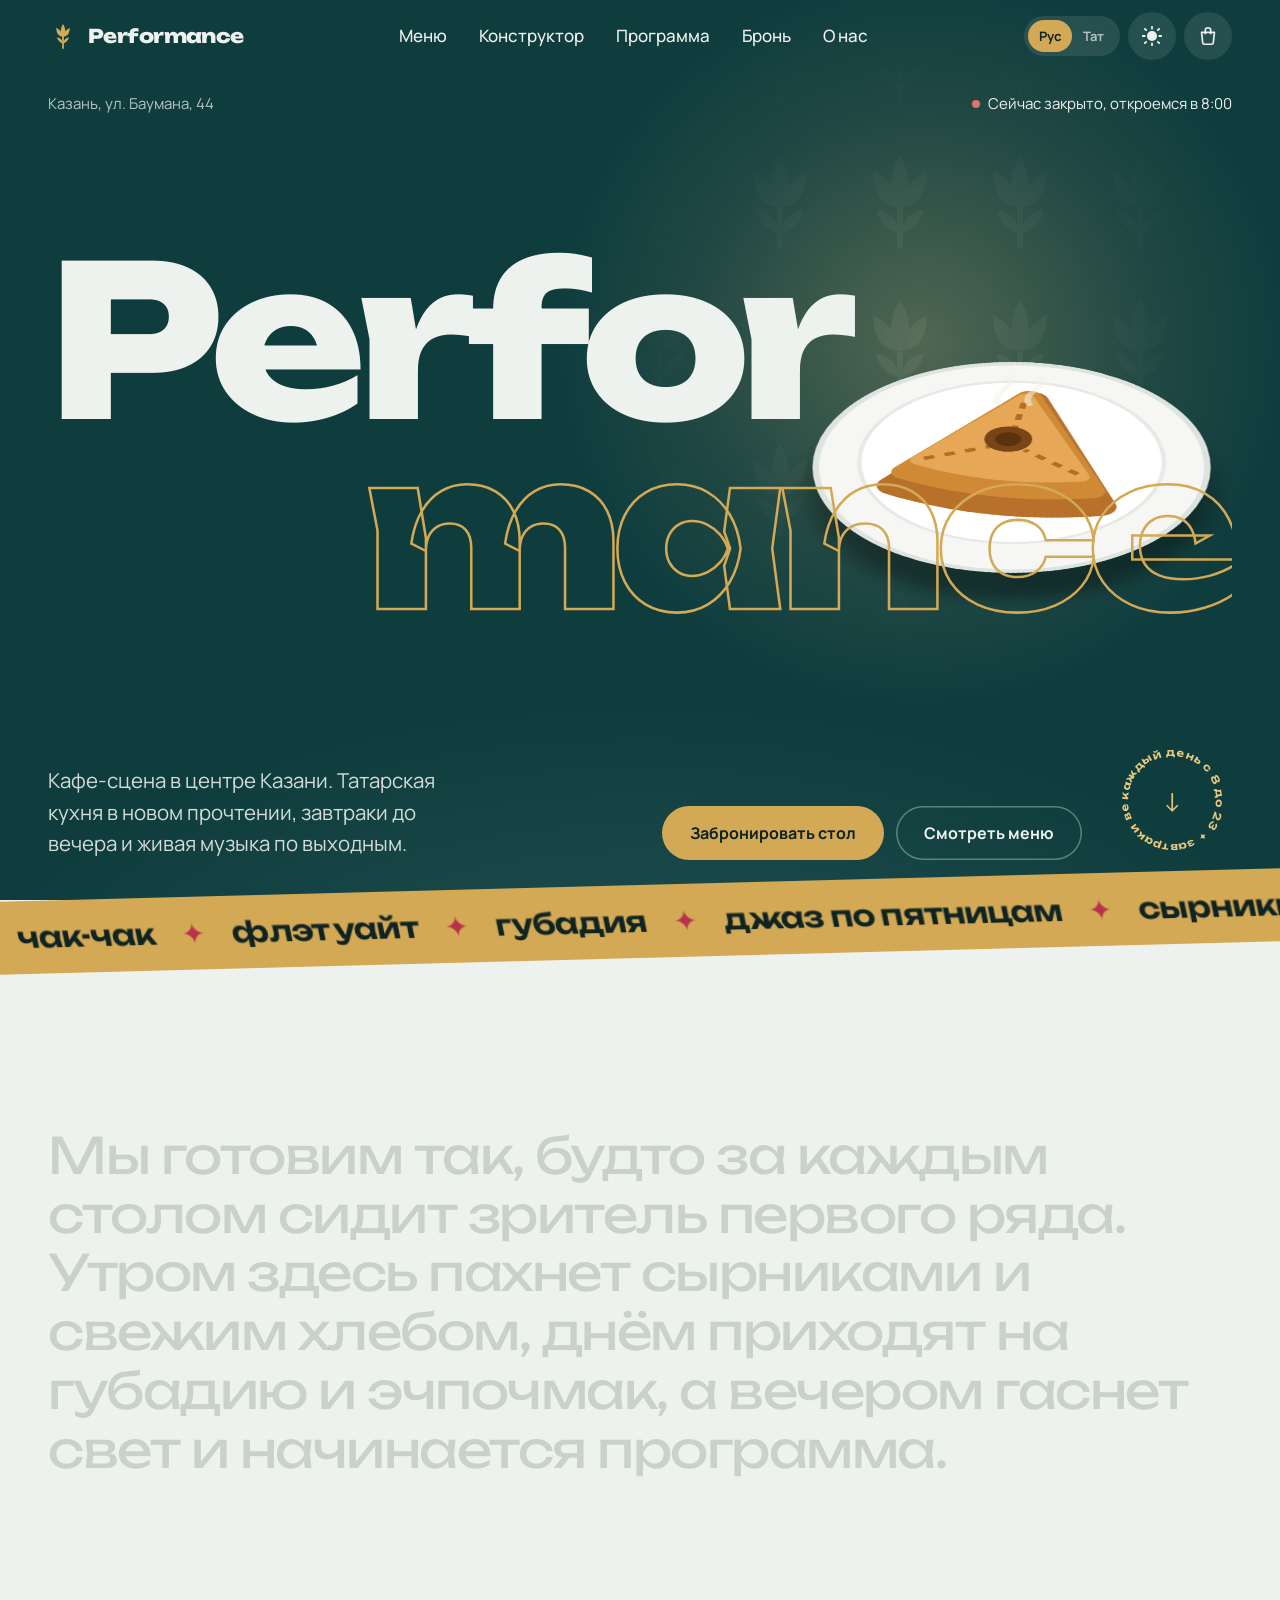
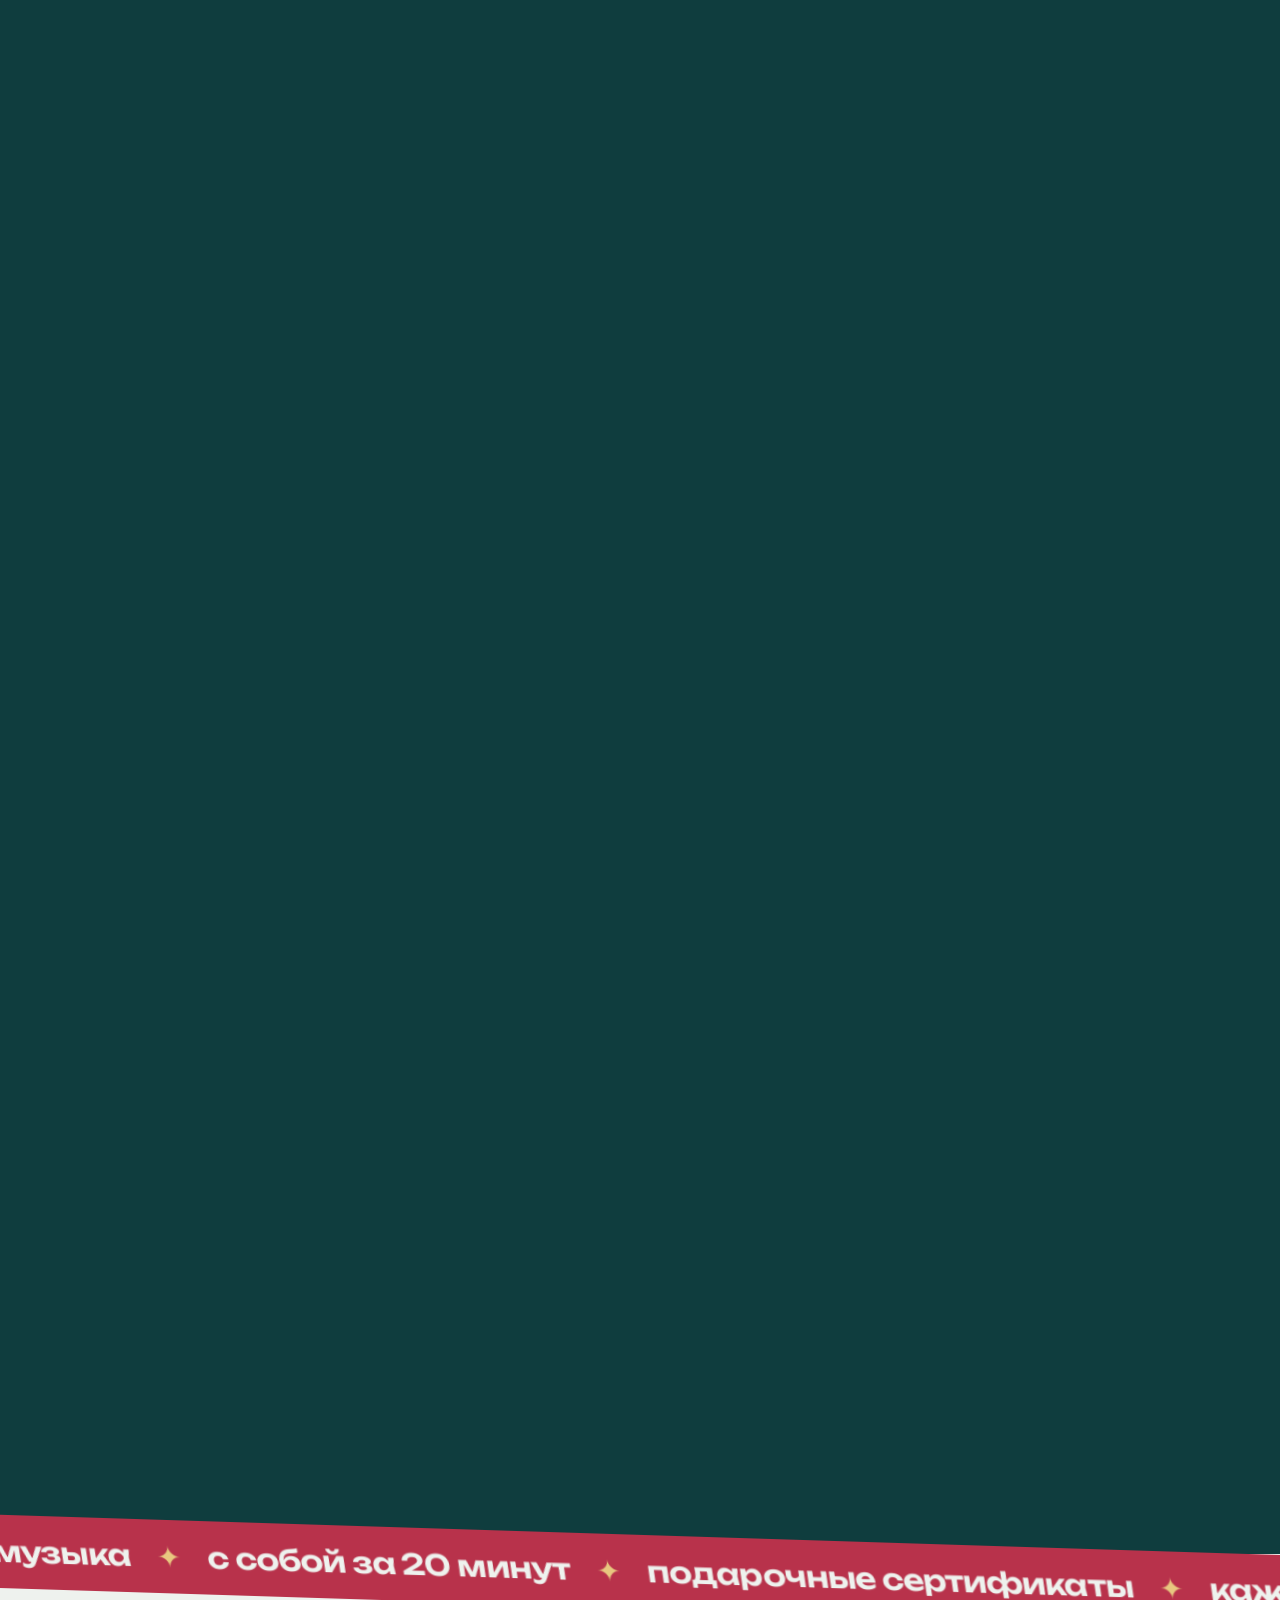
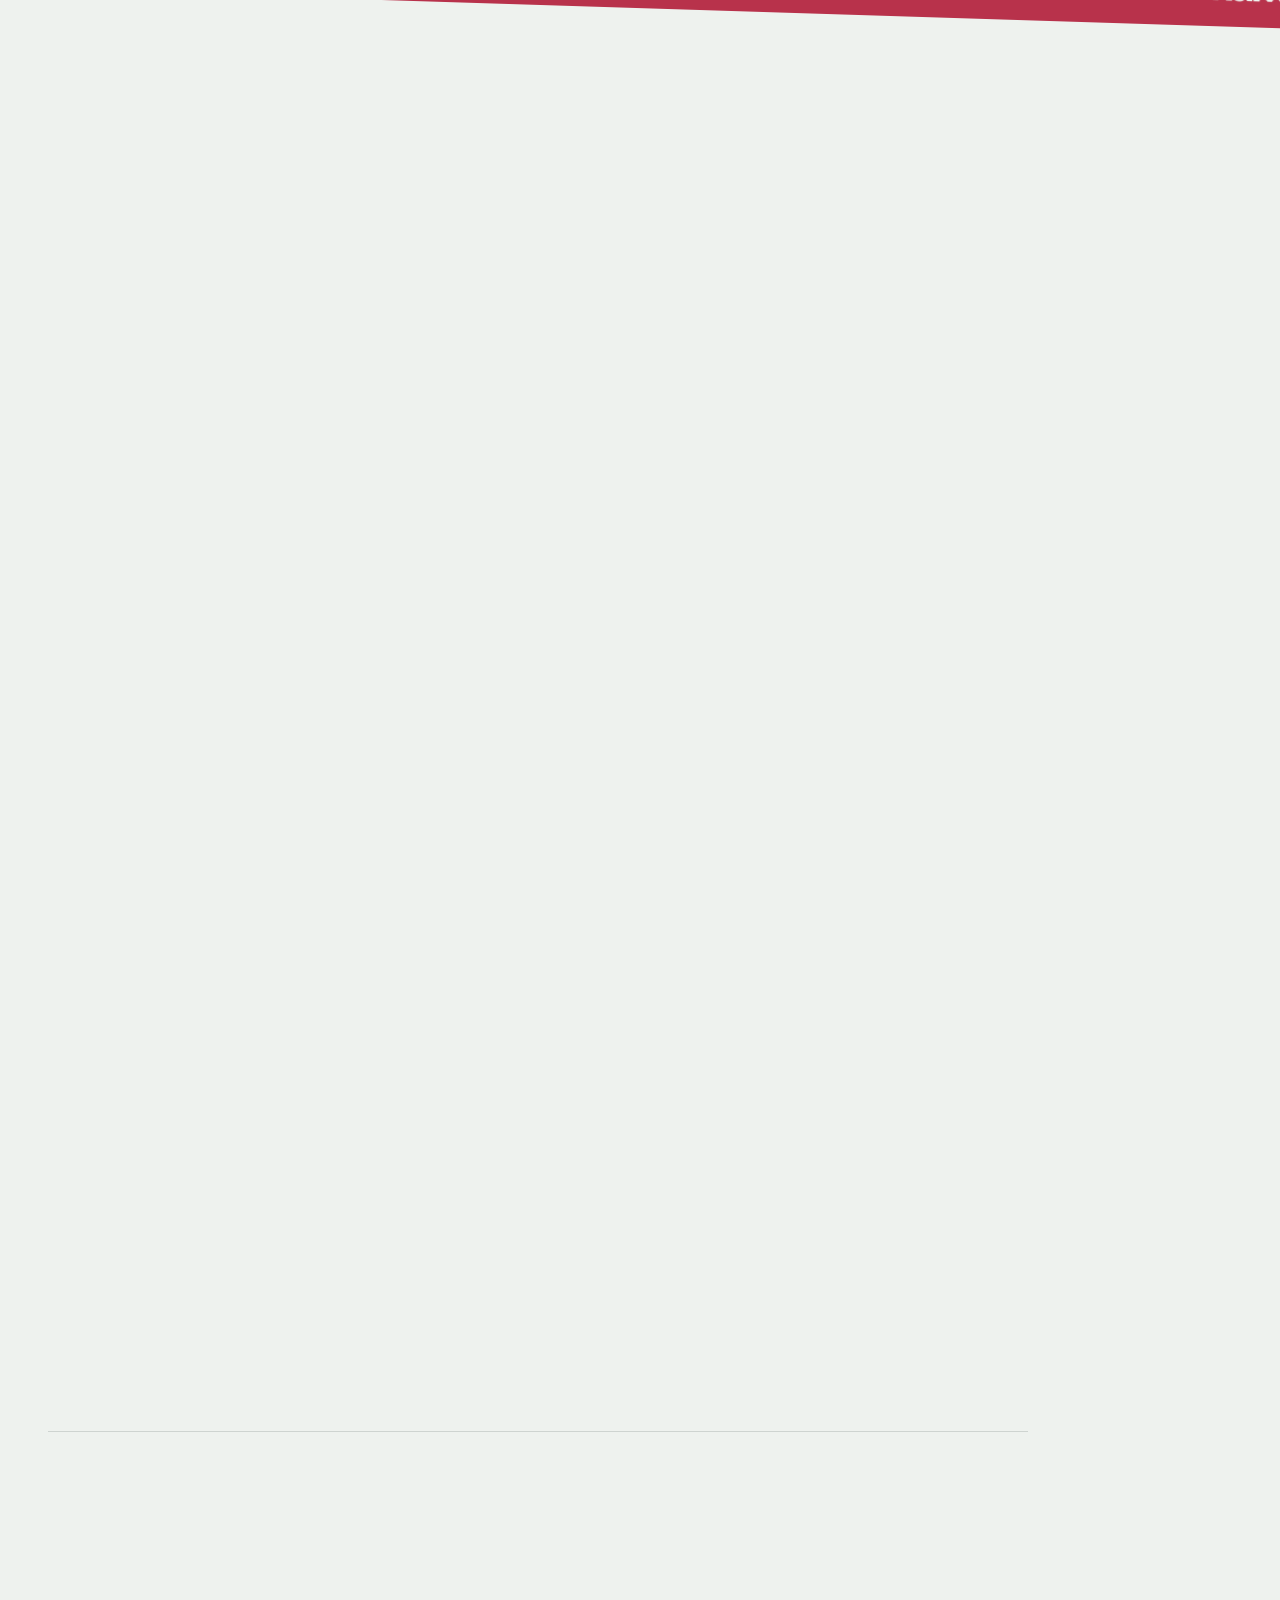
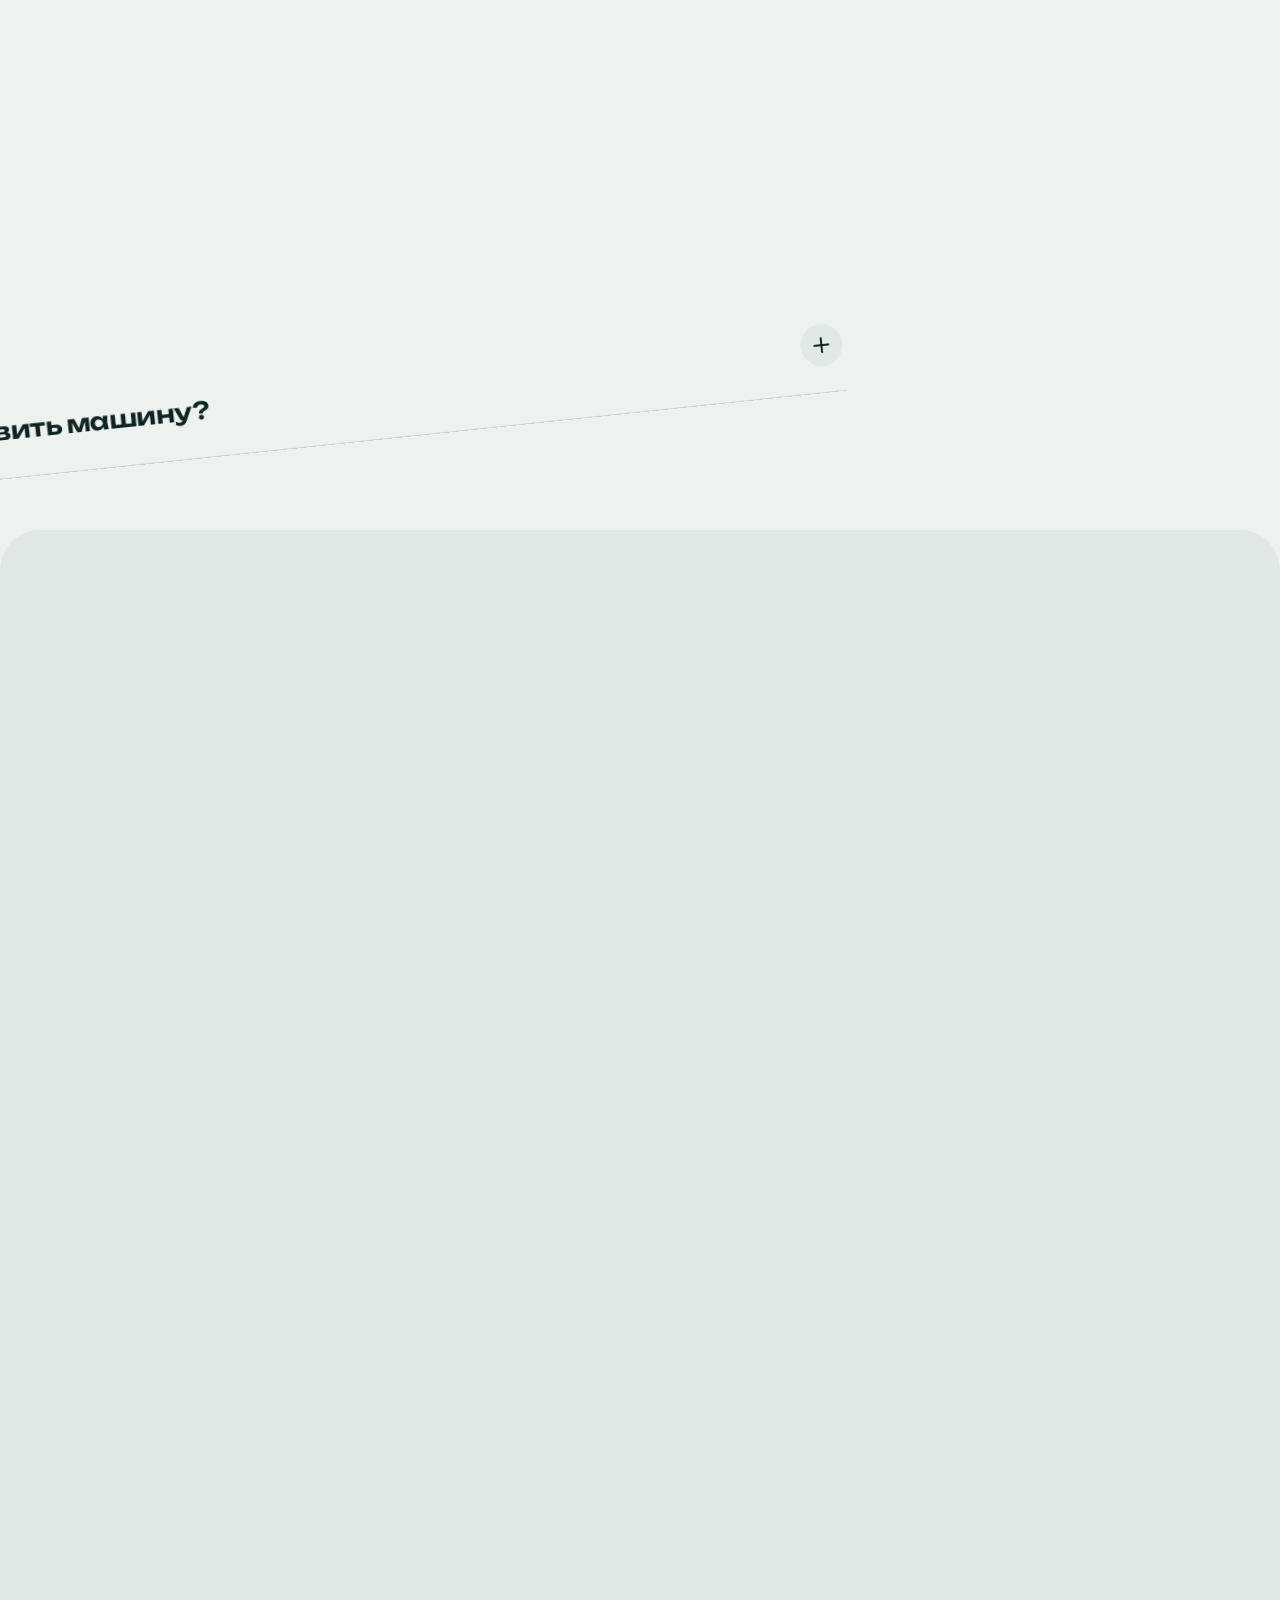
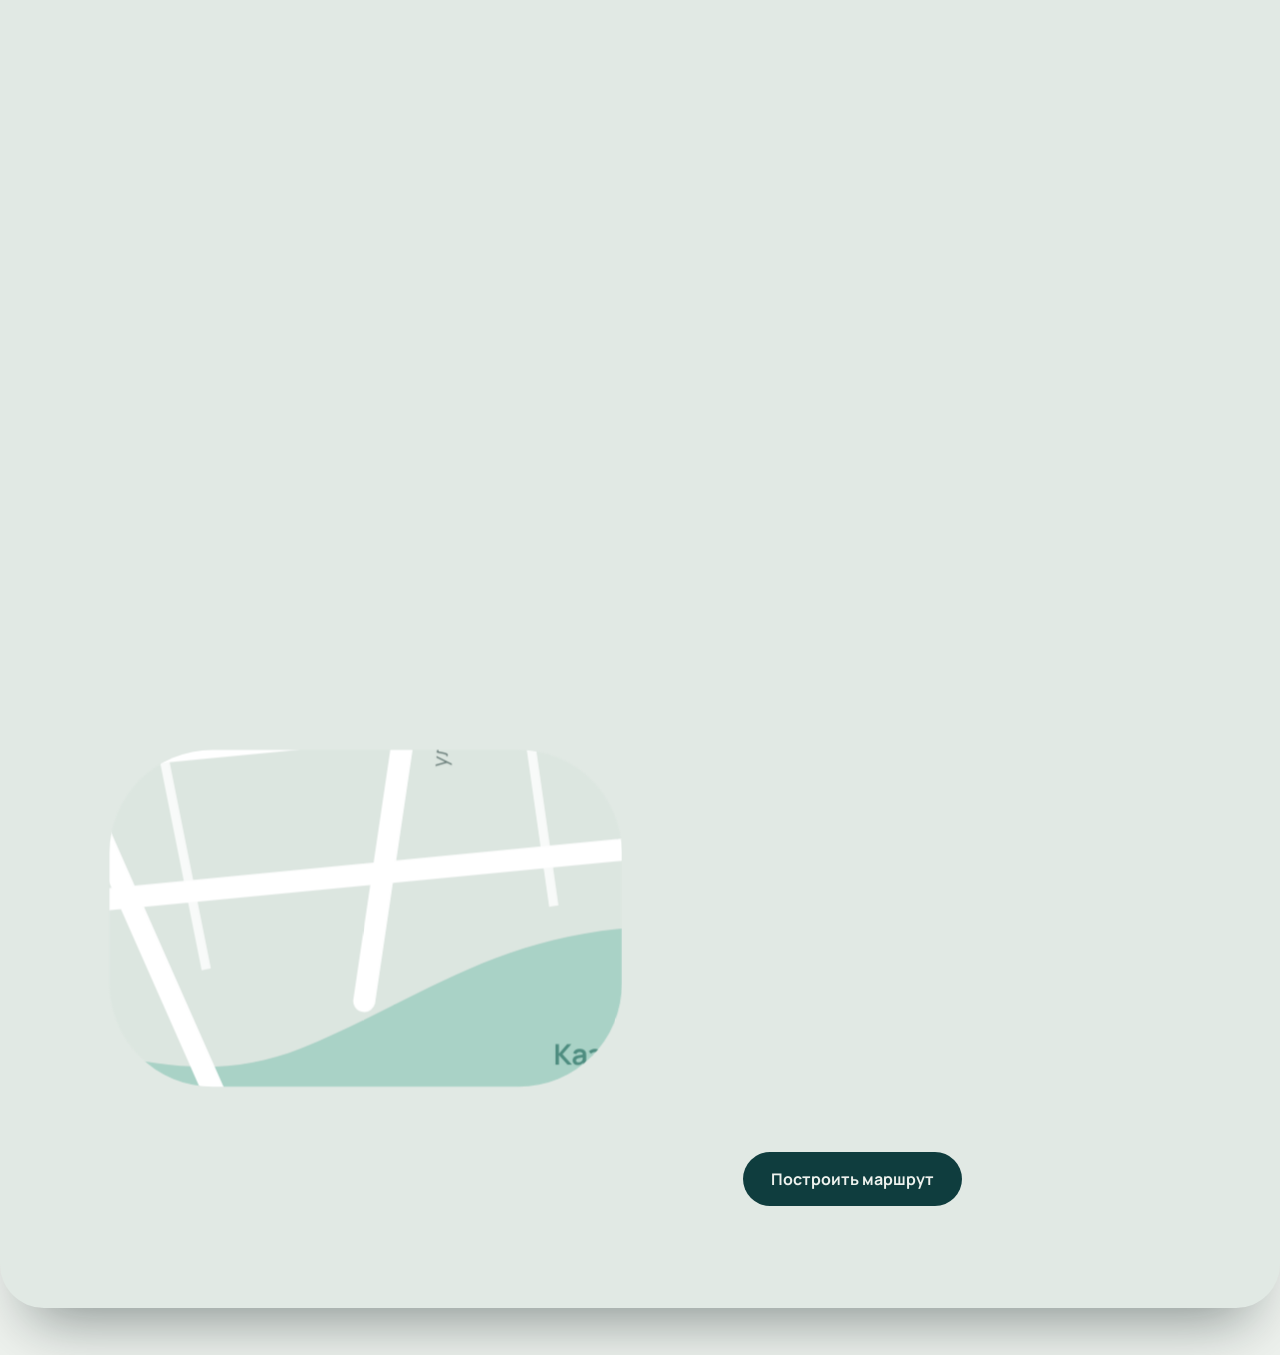
==== commit 3b0a4f0d: "Add files via upload" ====
--- a/index.html
+++ b/index.html
@@ -7,7 +7,6 @@
   <meta name="description" content="Performance — кафе-сцена в центре Казани: татарская кухня в новом прочтении, завтраки до вечера и живая музыка по выходным. Учебный проект для портфолио.">
   <meta name="theme-color" content="#0F3D3E">
 
-  <!-- Приложение (PWA) -->
   <link rel="manifest" href="manifest.webmanifest">
   <link rel="icon" href="icons/favicon.svg" type="image/svg+xml">
   <link rel="icon" href="icons/icon-192.png" type="image/png" sizes="192x192">
@@ -17,51 +16,88 @@
   <meta name="apple-mobile-web-app-status-bar-style" content="black-translucent">
   <meta name="apple-mobile-web-app-title" content="Performance">
 
-  <!-- Превью ссылки в мессенджерах -->
   <meta property="og:title" content="Performance — кафе-сцена в Казани">
   <meta property="og:description" content="Меню, программа вечеров и бронь стола онлайн.">
   <meta property="og:image" content="icons/og.png">
   <meta property="og:type" content="website">
 
-  <!-- Шрифты -->
   <link rel="preconnect" href="https://fonts.googleapis.com">
   <link rel="preconnect" href="https://fonts.gstatic.com" crossorigin>
   <link href="https://fonts.googleapis.com/css2?family=Manrope:wght@400;500;700&family=Unbounded:wght@400;600;800&display=swap" rel="stylesheet">
 
+  <script>
+    // тема и язык до загрузки стилей — чтобы не мигало
+    (function () {
+      var d = document.documentElement; d.classList.add('js');
+      try {
+        var t = JSON.parse(localStorage.getItem('pf-theme'));
+        d.dataset.theme = t || (matchMedia('(prefers-color-scheme: dark)').matches ? 'dark' : 'light');
+        if (JSON.parse(localStorage.getItem('pf-lang')) === 'tt') d.lang = 'tt';
+      } catch (e) { d.dataset.theme = 'light'; }
+    })();
+  </script>
   <link rel="stylesheet" href="css/style.css">
+  <link rel="stylesheet" href="css/features.css">
   <link rel="stylesheet" href="css/motion.css">
-  <script>document.documentElement.classList.add('js');</script>
 </head>
-<body>
-
-  <!-- Занавес при загрузке -->
-  <div class="curtain" aria-hidden="true">
-    <div class="curtain__half curtain__half--l"></div>
-    <div class="curtain__half curtain__half--r"></div>
-    <div class="curtain__word">Performance</div>
+<body data-page="home">
+
+  <!-- Экран загрузки: чашка наполняется кофе -->
+  <div class="loader" aria-hidden="true">
+    <div class="loader__cup">
+      <svg viewBox="0 0 160 160">
+        <defs>
+          <clipPath id="cup-clip"><path d="M30 50h84v44a42 42 0 0 1-84 0Z"/></clipPath>
+        </defs>
+        <g class="loader__steam" fill="none" stroke="#E8C77F" stroke-width="4" stroke-linecap="round">
+          <path d="M58 38c-8-10 8-14 0-26"/><path d="M76 38c-8-10 8-14 0-26"/><path d="M94 38c-8-10 8-14 0-26"/>
+        </g>
+        <g clip-path="url(#cup-clip)">
+          <rect x="20" y="40" width="110" height="110" fill="#1C3A39"/>
+          <g class="loader__coffee"><path d="M10 150V60q15-8 30 0t30 0 30 0 30 0 30 0V150Z" fill="#9A6440"/><path d="M10 64q15-8 30 0t30 0 30 0 30 0 30 0" fill="none" stroke="#C99A72" stroke-width="4"/></g>
+        </g>
+        <path d="M30 50h84v44a42 42 0 0 1-84 0Z" fill="none" stroke="#EEF2EE" stroke-width="5" stroke-linejoin="round"/>
+        <path d="M114 62h8a16 16 0 0 1 0 32h-10" fill="none" stroke="#EEF2EE" stroke-width="5" stroke-linecap="round"/>
+        <path d="M18 142h108" stroke="#EEF2EE" stroke-width="5" stroke-linecap="round"/>
+      </svg>
+    </div>
+    <div class="loader__num"><span id="loader-num">0</span>%</div>
+    <div class="loader__word">Performance</div>
   </div>
 
   <div class="progress" aria-hidden="true"><span></span></div>
 
   <!-- Шапка -->
   <header class="topbar">
-    <a href="#top" class="logo" aria-label="Performance, на главную">
+    <a href="#top" class="logo" aria-label="Performance">
       <svg class="logo__mark" viewBox="0 0 40 40" aria-hidden="true"><use href="#tulip"/></svg>
       <span class="logo__word">Performance</span>
     </a>
-    <nav class="topnav" aria-label="Разделы">
-      <a href="#menu">Меню</a>
-      <a href="#program">Программа</a>
-      <a href="#faq">Гостям</a>
-      <a href="#booking">Бронь</a>
-      <a href="#contacts">Контакты</a>
+    <nav class="topnav" aria-label="Разделы" data-i18n-attr="aria-label=nav.label">
+      <a href="#menu" data-i18n="nav.menu">Меню</a>
+      <a href="#builder" data-i18n="nav.builder">Конструктор</a>
+      <a href="#program" data-i18n="nav.program">Программа</a>
+      <a href="#booking" data-i18n="nav.booking">Бронь</a>
+      <a href="about.html" data-i18n="nav.about">О нас</a>
     </nav>
     <div class="topbar__actions">
-      <button class="icon-btn cart-btn" type="button" data-open="cart" aria-label="Корзина">
+      <div class="lang-switch" role="group" aria-label="Язык" data-i18n-attr="aria-label=lang.label">
+        <span class="lang-switch__pill" aria-hidden="true"></span>
+        <button type="button" data-lang="ru" aria-label="Русский">Рус</button>
+        <button type="button" data-lang="tt" aria-label="Татарча">Тат</button>
+      </div>
+      <button class="icon-btn theme-btn" type="button" data-theme-toggle aria-label="Сменить тему" data-i18n-attr="aria-label=theme.toggle">
+        <svg viewBox="0 0 24 24" aria-hidden="true">
+          <mask id="moon-mask"><rect width="24" height="24" fill="#fff"/><circle class="theme-btn__cut" cx="17" cy="7" r="6" fill="#000"/></mask>
+          <circle class="theme-btn__core" cx="12" cy="12" r="5.5" mask="url(#moon-mask)"/>
+          <g class="theme-btn__rays"><path d="M12 2v2M12 20v2M4.2 4.2l1.4 1.4M18.4 18.4l1.4 1.4M2 12h2M20 12h2M4.2 19.8l1.4-1.4M18.4 5.6l1.4-1.4"/></g>
+        </svg>
+      </button>
+      <button class="icon-btn cart-btn" type="button" data-open="cart" aria-label="Корзина" data-i18n-attr="aria-label=cart.title">
         <svg viewBox="0 0 24 24" aria-hidden="true"><path d="M5 8h14l-1.2 11.1a2 2 0 0 1-2 1.9H8.2a2 2 0 0 1-2-1.9L5 8Z"/><path d="M9 10V6a3 3 0 0 1 6 0v4"/></svg>
         <span class="cart-count" hidden>0</span>
       </button>
-      <button class="icon-btn burger" type="button" data-open="nav" aria-label="Открыть меню сайта">
+      <button class="icon-btn burger" type="button" data-open="nav" aria-label="Открыть меню сайта" data-i18n-attr="aria-label=nav.open">
         <span></span><span></span>
       </button>
     </div>
@@ -74,8 +110,12 @@
       <div class="hero__spot" aria-hidden="true"></div>
       <div class="hero__ornament" aria-hidden="true"></div>
 
+      <div class="hero__plate" aria-hidden="true">
+        <div class="p3d"><div class="p3d__spin" id="plate3d"></div></div>
+      </div>
+
       <div class="hero__top">
-        <p class="hero__place">Казань, ул. Баумана, 44</p>
+        <p class="hero__place" data-i18n="hero.place">Казань, ул. Баумана, 44</p>
         <p class="hero__status"><i></i><span id="open-status">Открыто до 23:00</span></p>
       </div>
 
@@ -85,17 +125,17 @@
       </h1>
 
       <div class="hero__bottom">
-        <p class="hero__lead">Кафе-сцена в центре Казани. Татарская кухня в новом прочтении, завтраки до вечера и живая музыка по выходным.</p>
+        <p class="hero__lead" data-i18n="hero.lead">Кафе-сцена в центре Казани. Татарская кухня в новом прочтении, завтраки до вечера и живая музыка по выходным.</p>
         <div class="hero__cta">
-          <a class="btn btn--brass" href="#booking">Забронировать стол</a>
-          <a class="btn btn--ghost" href="#menu">Смотреть меню</a>
-        </div>
-      </div>
-
-      <a class="hero__badge" href="#menu" aria-label="Перейти к меню">
+          <a class="btn btn--brass" href="#booking" data-i18n="hero.book">Забронировать стол</a>
+          <a class="btn btn--ghost" href="#menu" data-i18n="hero.menu">Смотреть меню</a>
+        </div>
+      </div>
+
+      <a class="hero__badge" href="#menu" aria-label="Перейти к меню" data-i18n-attr="aria-label=hero.tomenu">
         <svg viewBox="0 0 120 120" aria-hidden="true">
           <defs><path id="circle" d="M60 60 m-44 0 a44 44 0 1 1 88 0 a44 44 0 1 1 -88 0"/></defs>
-          <text><textPath href="#circle">каждый день с 8 до 23 ✦ завтраки весь день ✦</textPath></text>
+          <text><textPath href="#circle" data-i18n="hero.badge">каждый день с 8 до 23 ✦ завтраки весь день ✦</textPath></text>
         </svg>
         <span class="hero__badge-arrow">↓</span>
       </a>
@@ -103,7 +143,7 @@
 
     <!-- Бегущая строка -->
     <div class="marquee" aria-hidden="true">
-      <div class="marquee__track">
+      <div class="marquee__track" data-i18n="marquee.1">
         <span>эчпочмак</span><b>✦</b><span>чак-чак</span><b>✦</b><span>флэт уайт</span><b>✦</b><span>губадия</span><b>✦</b><span>джаз по пятницам</span><b>✦</b><span>сырники до вечера</span><b>✦</b><span>татарский чай</span><b>✦</b>
         <span>эчпочмак</span><b>✦</b><span>чак-чак</span><b>✦</b><span>флэт уайт</span><b>✦</b><span>губадия</span><b>✦</b><span>джаз по пятницам</span><b>✦</b><span>сырники до вечера</span><b>✦</b><span>татарский чай</span><b>✦</b>
       </div>
@@ -111,50 +151,157 @@
 
     <!-- О кафе -->
     <section class="about" id="about">
-      <p class="about__text" data-words>Мы готовим так, будто за каждым столом сидит зритель первого ряда. Утром здесь пахнет сырниками и свежим хлебом, днём приходят на губадию и эчпочмак, а вечером гаснет свет и начинается программа.</p>
+      <p class="about__text" data-words data-i18n="about.text">Мы готовим так, будто за каждым столом сидит зритель первого ряда. Утром здесь пахнет сырниками и свежим хлебом, днём приходят на губадию и эчпочмак, а вечером гаснет свет и начинается программа.</p>
       <ul class="about__facts">
-        <li><strong>8:00–23:00</strong><span>без выходных, завтраки весь день</span></li>
-        <li><strong>60 мест</strong><span>зал, барная стойка и небольшая сцена</span></li>
-        <li><strong>5 вечеров</strong><span>в неделю с музыкой, кино или стендапом</span></li>
+        <li><strong>8:00–23:00</strong><span data-i18n="about.f1">без выходных, завтраки весь день</span></li>
+        <li><strong data-i18n="about.f2t">60 мест</strong><span data-i18n="about.f2">зал, барная стойка и небольшая сцена</span></li>
+        <li><strong data-i18n="about.f3t">5 вечеров</strong><span data-i18n="about.f3">в неделю с музыкой, кино или стендапом</span></li>
       </ul>
+      <a class="about__more" href="about.html"><span data-i18n="about.more">Наша история и команда</span><i aria-hidden="true">→</i></a>
     </section>
 
     <!-- Меню -->
     <section class="menu" id="menu">
       <div class="section-head">
-        <h2 class="h-reveal"><span>Меню</span></h2>
-        <p>Нажмите на блюдо, чтобы узнать подробности. Добавленное в корзину можно забрать с собой.</p>
-      </div>
-      <div class="tabs" role="tablist" aria-label="Категории меню">
+        <h2 class="h-reveal" data-i18n="menu.title">Меню</h2>
+        <p data-i18n="menu.lead">Нажмите на блюдо, чтобы узнать подробности. Добавленное в корзину можно забрать с собой.</p>
+      </div>
+
+      <div class="menu-tools">
+        <label class="search">
+          <svg viewBox="0 0 24 24" aria-hidden="true"><circle cx="11" cy="11" r="7"/><path d="M20 20l-4-4"/></svg>
+          <input type="search" id="menu-search" placeholder="Найти блюдо" autocomplete="off" data-i18n-attr="placeholder=menu.search,aria-label=menu.search" aria-label="Найти блюдо">
+          <button type="button" class="search__clear" id="search-clear" aria-label="Очистить" data-i18n-attr="aria-label=menu.clear" hidden></button>
+        </label>
+        <div class="filters" role="group" aria-label="Фильтры" data-i18n-attr="aria-label=menu.filters">
+          <button type="button" class="filter" data-filter="veg" aria-pressed="false"><span aria-hidden="true">🌿</span><span data-i18n="filter.veg">Без мяса</span></button>
+          <button type="button" class="filter" data-filter="spicy" aria-pressed="false"><span aria-hidden="true">🌶️</span><span data-i18n="filter.spicy">Острое</span></button>
+          <button type="button" class="filter" data-filter="hit" aria-pressed="false"><span aria-hidden="true">⭐</span><span data-i18n="filter.hit">Хиты</span></button>
+          <button type="button" class="filter" data-filter="cheap" aria-pressed="false"><span aria-hidden="true">💸</span><span data-i18n="filter.cheap">До 300 ₽</span></button>
+        </div>
+        <button type="button" class="quiz-btn" data-open-quiz>
+          <span class="quiz-btn__dice" aria-hidden="true">🎲</span><span data-i18n="quiz.open">Что взять?</span>
+        </button>
+      </div>
+
+      <div class="tabs" role="tablist" aria-label="Категории меню" data-i18n-attr="aria-label=menu.cats">
         <span class="tabs__pill" aria-hidden="true"></span>
       </div>
-      <div class="dishes" id="dishes" role="tabpanel"></div>
+      <p class="menu__found" id="menu-found" aria-live="polite"></p>
+      <div class="dishes" id="dishes"></div>
+      <div class="menu__empty" id="menu-empty" hidden>
+        <svg viewBox="0 0 200 200" aria-hidden="true"><circle cx="100" cy="108" r="80" fill="var(--line-soft)"/><circle cx="100" cy="100" r="80" fill="var(--card)"/><circle cx="100" cy="100" r="60" fill="none" stroke="var(--line)" stroke-width="2"/><path d="M80 92q6-8 12 0M108 92q6-8 12 0M84 124q16-10 32 0" stroke="var(--text-2)" stroke-width="4" fill="none" stroke-linecap="round"/></svg>
+        <p data-i18n="menu.empty">Ничего не нашлось. Попробуйте другое слово или снимите фильтры.</p>
+        <button type="button" class="btn btn--dark" id="reset-filters" data-i18n="menu.reset">Сбросить поиск</button>
+      </div>
+    </section>
+
+    <!-- Конструктор завтрака -->
+    <section class="builder" id="builder">
+      <div class="section-head">
+        <h2 class="h-reveal" data-i18n="builder.title">Соберите завтрак</h2>
+        <p data-i18n="builder.lead">Выберите основу, добавки и напиток. Тарелка соберётся у вас на глазах, а цена посчитается сама.</p>
+      </div>
+      <div class="builder__grid">
+        <div class="builder__steps">
+          <fieldset class="bstep">
+            <legend><i>1</i><span data-i18n="builder.base">Основа</span></legend>
+            <div class="bopts" id="b-bases"></div>
+          </fieldset>
+          <fieldset class="bstep">
+            <legend><i>2</i><span data-i18n="builder.toppings">Добавки</span> <em data-i18n="builder.upto">до 4</em></legend>
+            <div class="bopts bopts--small" id="b-toppings"></div>
+          </fieldset>
+          <fieldset class="bstep">
+            <legend><i>3</i><span data-i18n="builder.drink">Напиток</span></legend>
+            <div class="bopts bopts--small" id="b-drinks"></div>
+          </fieldset>
+        </div>
+        <div class="builder__stage">
+          <div class="builder__plate" id="b-plate" aria-hidden="true"></div>
+          <div class="builder__sum">
+            <div>
+              <p class="builder__list" id="b-list"></p>
+              <p class="builder__price"><span id="b-price">0</span> ₽</p>
+            </div>
+            <button type="button" class="btn btn--brass" id="b-add" data-i18n="builder.add">В корзину</button>
+          </div>
+        </div>
+      </div>
     </section>
 
     <!-- Программа -->
     <section class="program" id="program">
       <div class="program__pin">
         <div class="program__head">
-          <h2 class="h-reveal"><span>Программа недели</span></h2>
-          <p>Вход свободный. Столы у сцены лучше бронировать заранее.</p>
+          <h2 class="h-reveal" data-i18n="program.title">Программа недели</h2>
+          <p data-i18n="program.lead">Вход свободный. Столы у сцены лучше бронировать заранее.</p>
         </div>
         <div class="program__track" id="events"></div>
       </div>
     </section>
 
-    <!-- Вторая бегущая строка -->
     <div class="marquee marquee--alt" aria-hidden="true">
-      <div class="marquee__track">
-        <span>бронь онлайн</span><b>✦</b><span>живая музыка</span><b>✦</b><span>с собой за 20 минут</span><b>✦</b><span>ул. Баумана, 44</span><b>✦</b><span>каждый день до 23:00</span><b>✦</b>
-        <span>бронь онлайн</span><b>✦</b><span>живая музыка</span><b>✦</b><span>с собой за 20 минут</span><b>✦</b><span>ул. Баумана, 44</span><b>✦</b><span>каждый день до 23:00</span><b>✦</b>
-      </div>
-    </div>
+      <div class="marquee__track" data-i18n="marquee.2">
+        <span>бронь онлайн</span><b>✦</b><span>живая музыка</span><b>✦</b><span>с собой за 20 минут</span><b>✦</b><span>подарочные сертификаты</span><b>✦</b><span>каждый день до 23:00</span><b>✦</b>
+        <span>бронь онлайн</span><b>✦</b><span>живая музыка</span><b>✦</b><span>с собой за 20 минут</span><b>✦</b><span>подарочные сертификаты</span><b>✦</b><span>каждый день до 23:00</span><b>✦</b>
+      </div>
+    </div>
+
+    <!-- Подарочный сертификат -->
+    <section class="gift" id="gift">
+      <div class="section-head">
+        <h2 class="h-reveal" data-i18n="gift.title">Подарочный сертификат</h2>
+        <p data-i18n="gift.lead">Выберите сумму и открытку, подпишите — и скачайте готовую картинку, чтобы отправить в мессенджере.</p>
+      </div>
+      <div class="gift__grid">
+        <form class="gift__form" id="gift-form" novalidate>
+          <fieldset class="field">
+            <legend data-i18n="gift.amount">Сумма</legend>
+            <div class="chips chips--wide" id="g-amounts"></div>
+            <label class="gift__custom"><span data-i18n="gift.other">Своя сумма</span>
+              <input type="number" id="g-custom" min="500" max="50000" step="100" inputmode="numeric" placeholder="1500">
+            </label>
+            <small class="field__error"></small>
+          </fieldset>
+          <fieldset class="field">
+            <legend data-i18n="gift.design">Открытка</legend>
+            <div class="swatches" id="g-designs"></div>
+          </fieldset>
+          <div class="field">
+            <label for="g-to" data-i18n="gift.to">Кому</label>
+            <input type="text" id="g-to" maxlength="28" placeholder="Лейсан" data-i18n-attr="placeholder=gift.toPh">
+          </div>
+          <div class="field">
+            <label for="g-from" data-i18n="gift.from">От кого</label>
+            <input type="text" id="g-from" maxlength="28" placeholder="Руслан" data-i18n-attr="placeholder=gift.fromPh">
+          </div>
+          <div class="field">
+            <label for="g-msg"><span data-i18n="gift.msg">Пожелание</span> <em id="g-count">0/90</em></label>
+            <textarea id="g-msg" rows="2" maxlength="90" placeholder="С днём рождения! Приходи на джаз в пятницу." data-i18n-attr="placeholder=gift.msgPh"></textarea>
+          </div>
+        </form>
+        <div class="gift__stage">
+          <div class="gcard" id="g-card" tabindex="0" role="button" aria-label="Перевернуть открытку" data-i18n-attr="aria-label=gift.flip">
+            <div class="gcard__inner">
+              <div class="gcard__face gcard__front" id="g-front"></div>
+              <div class="gcard__face gcard__back" id="g-back"></div>
+            </div>
+          </div>
+          <div class="gift__actions">
+            <button type="button" class="btn btn--ghost-dark" id="g-flip" data-i18n="gift.flipBtn">Перевернуть</button>
+            <button type="button" class="btn btn--brass" id="g-download" data-i18n="gift.download">Скачать открытку</button>
+          </div>
+          <p class="gift__demo" data-i18n="gift.demo">Демо: сертификат учебный, код не действует.</p>
+        </div>
+      </div>
+    </section>
 
     <!-- Вопросы -->
     <section class="faq" id="faq">
       <div class="section-head">
-        <h2 class="h-reveal"><span>Гостям</span></h2>
-        <p>Ответы на то, о чём чаще всего спрашивают по телефону.</p>
+        <h2 class="h-reveal" data-i18n="faq.title">Гостям</h2>
+        <p data-i18n="faq.lead">Ответы на то, о чём чаще всего спрашивают по телефону.</p>
       </div>
       <div class="faq__list" id="faq-list"></div>
     </section>
@@ -162,64 +309,69 @@
     <!-- Бронь -->
     <section class="booking" id="booking">
       <div class="booking__intro">
-        <h2 class="h-reveal"><span>Бронь стола</span></h2>
-        <p>Выберите день, время и число гостей. Держим стол 15 минут после назначенного времени.</p>
+        <h2 class="h-reveal" data-i18n="booking.title">Бронь стола</h2>
+        <p data-i18n="booking.lead">Выберите день, время, число гостей и стол на схеме зала. Держим стол 15 минут после назначенного времени.</p>
         <div class="my-bookings" id="my-bookings" hidden>
-          <h3>Ваши брони</h3>
+          <h3 data-i18n="booking.mine">Ваши брони</h3>
           <ul></ul>
         </div>
       </div>
 
       <form class="booking__form" id="booking-form" novalidate>
         <div class="field">
-          <label for="b-date">Дата</label>
+          <label for="b-date" data-i18n="booking.date">Дата</label>
           <input type="date" id="b-date" name="date" required>
           <small class="field__error"></small>
         </div>
 
         <fieldset class="field">
-          <legend>Время</legend>
+          <legend data-i18n="booking.time">Время</legend>
           <div class="chips" id="b-times"></div>
           <small class="field__error"></small>
         </fieldset>
 
         <div class="field field--row">
-          <span class="field__label" id="guests-label">Гостей</span>
+          <span class="field__label" id="guests-label" data-i18n="booking.guests">Гостей</span>
           <div class="stepper" role="group" aria-labelledby="guests-label">
-            <button type="button" data-step="-1" aria-label="Меньше гостей">−</button>
+            <button type="button" data-step="-1" aria-label="Меньше гостей" data-i18n-attr="aria-label=booking.less">−</button>
             <output id="b-guests">2</output>
-            <button type="button" data-step="1" aria-label="Больше гостей">+</button>
+            <button type="button" data-step="1" aria-label="Больше гостей" data-i18n-attr="aria-label=booking.more">+</button>
           </div>
         </div>
 
         <fieldset class="field">
-          <legend>Где сесть</legend>
-          <div class="segmented">
-            <label><input type="radio" name="zone" value="у сцены" checked><span>У сцены</span></label>
-            <label><input type="radio" name="zone" value="у окна"><span>У окна</span></label>
-            <label><input type="radio" name="zone" value="в тихом зале"><span>В тихом зале</span></label>
-          </div>
+          <legend data-i18n="booking.table">Стол</legend>
+          <div class="hall" id="hall">
+            <div class="hall__legend">
+              <span><i class="dot dot--free"></i><span data-i18n="hall.free">свободен</span></span>
+              <span><i class="dot dot--busy"></i><span data-i18n="hall.busy">занят</span></span>
+              <span><i class="dot dot--sel"></i><span data-i18n="hall.sel">ваш</span></span>
+            </div>
+            <div class="hall__map" id="hall-map"></div>
+            <p class="hall__info" id="hall-info" aria-live="polite"></p>
+          </div>
+          <small class="field__error"></small>
         </fieldset>
 
         <div class="field">
-          <label for="b-name">Имя</label>
-          <input type="text" id="b-name" name="name" autocomplete="given-name" placeholder="Как к вам обращаться" required>
+          <label for="b-name" data-i18n="booking.name">Имя</label>
+          <input type="text" id="b-name" name="name" autocomplete="given-name" maxlength="40" placeholder="Как к вам обращаться" data-i18n-attr="placeholder=booking.namePh" required>
           <small class="field__error"></small>
         </div>
 
         <div class="field">
-          <label for="b-phone">Телефон</label>
+          <label for="b-phone" data-i18n="booking.phone">Телефон</label>
           <input type="tel" id="b-phone" name="phone" autocomplete="tel" inputmode="tel" placeholder="+7 (___) ___-__-__" required>
           <small class="field__error"></small>
         </div>
 
         <div class="field">
-          <label for="b-note">Пожелания <em>необязательно</em></label>
-          <textarea id="b-note" name="note" rows="2" placeholder="День рождения, детский стул, аллергия"></textarea>
-        </div>
-
-        <button class="btn btn--brass btn--wide" type="submit">Забронировать стол</button>
-        <p class="booking__demo">Демо-версия: бронь сохраняется только в вашем браузере.</p>
+          <label for="b-note"><span data-i18n="booking.note">Пожелания</span> <em data-i18n="booking.optional">необязательно</em></label>
+          <textarea id="b-note" name="note" rows="2" maxlength="200" placeholder="День рождения, детский стул, аллергия" data-i18n-attr="placeholder=booking.notePh"></textarea>
+        </div>
+
+        <button class="btn btn--brass btn--wide" type="submit" data-i18n="booking.submit">Забронировать стол</button>
+        <p class="booking__demo" data-i18n="booking.demo">Демо-версия: бронь сохраняется только в вашем браузере.</p>
       </form>
     </section>
 
@@ -241,13 +393,13 @@
         <div class="pin"><span></span></div>
       </div>
       <div class="contacts__info">
-        <h2 class="h-reveal"><span>Как нас найти</span></h2>
+        <h2 class="h-reveal" data-i18n="contacts.title">Как нас найти</h2>
         <dl>
-          <div><dt>Адрес</dt><dd>Казань, ул. Баумана, 44<br>5 минут пешком от метро «Площадь Тукая»</dd></div>
-          <div><dt>Часы</dt><dd>Каждый день с 8:00 до 23:00</dd></div>
-          <div><dt>Телефон</dt><dd><a href="tel:+78430000000">+7 (843) 000-00-00</a></dd></div>
+          <div><dt data-i18n="contacts.addr">Адрес</dt><dd data-i18n="contacts.addrV">Казань, ул. Баумана, 44<br>5 минут пешком от метро «Площадь Тукая»</dd></div>
+          <div><dt data-i18n="contacts.hours">Часы</dt><dd data-i18n="contacts.hoursV">Каждый день с 8:00 до 23:00</dd></div>
+          <div><dt data-i18n="contacts.phone">Телефон</dt><dd><a href="tel:+78430000000">+7 (843) 000-00-00</a></dd></div>
         </dl>
-        <a class="btn btn--dark" id="route-link" target="_blank" rel="noopener" href="#">Построить маршрут</a>
+        <a class="btn btn--dark" id="route-link" target="_blank" rel="noopener" href="https://yandex.ru/maps/?text=%D0%9A%D0%B0%D0%B7%D0%B0%D0%BD%D1%8C%2C%20%D1%83%D0%BB%D0%B8%D1%86%D0%B0%20%D0%91%D0%B0%D1%83%D0%BC%D0%B0%D0%BD%D0%B0%2C%2044" data-i18n="contacts.route">Построить маршрут</a>
       </div>
     </section>
   </main>
@@ -255,67 +407,77 @@
   <footer class="footer">
     <div class="footer__word" aria-hidden="true">Performance</div>
     <div class="footer__row">
-      <p class="footer__note">Учебный проект для портфолио. Кафе вымышленное, заказы и брони никуда не отправляются.</p>
+      <p class="footer__note" data-i18n="footer.note">Учебный проект для портфолио. Кафе вымышленное, заказы и брони никуда не отправляются.</p>
       <div class="footer__links">
-        <button class="link-btn" type="button" data-install>Установить приложение</button>
-        <a href="https://github.com/bogomol499" target="_blank" rel="noopener">GitHub автора</a>
-      </div>
-    </div>
-    <p class="footer__copy">© <span id="year">2026</span> Performance, Казань</p>
+        <a href="about.html" data-i18n="nav.about">О нас</a>
+        <a href="admin.html" data-i18n="footer.admin">Для сотрудников</a>
+        <button class="link-btn" type="button" data-install data-i18n="install.btn">Установить приложение</button>
+        <a href="https://github.com/bogomol499" target="_blank" rel="noopener" data-i18n="footer.github">GitHub автора</a>
+      </div>
+    </div>
+    <p class="footer__copy">© <span data-year>2026</span> Performance, <span data-i18n="footer.city">Казань</span></p>
   </footer>
 
   <!-- ===== Выдвижные панели ===== -->
   <div class="backdrop" data-close></div>
 
-  <!-- Меню сайта -->
-  <aside class="drawer drawer--nav" id="nav" aria-hidden="true" aria-label="Меню сайта" role="dialog" aria-modal="true">
+  <aside class="drawer drawer--nav" id="nav" aria-hidden="true" role="dialog" aria-modal="true" aria-label="Меню сайта" data-i18n-attr="aria-label=nav.site">
     <div class="drawer__bar">
       <span class="logo__word">Performance</span>
-      <button class="icon-btn close-btn" type="button" data-close aria-label="Закрыть меню"></button>
+      <button class="icon-btn close-btn" type="button" data-close aria-label="Закрыть" data-i18n-attr="aria-label=common.close"></button>
     </div>
     <nav class="bignav">
-      <a href="#menu"><span>Меню</span></a>
-      <a href="#program"><span>Программа</span></a>
-      <a href="#faq"><span>Гостям</span></a>
-      <a href="#booking"><span>Бронь стола</span></a>
-      <a href="#contacts"><span>Контакты</span></a>
+      <a href="#menu"><span data-i18n="nav.menu">Меню</span></a>
+      <a href="#builder"><span data-i18n="nav.builder">Конструктор</span></a>
+      <a href="#program"><span data-i18n="nav.program">Программа</span></a>
+      <a href="#gift"><span data-i18n="nav.gift">Сертификаты</span></a>
+      <a href="#booking"><span data-i18n="nav.bookingLong">Бронь стола</span></a>
+      <a href="about.html"><span data-i18n="nav.about">О нас</span></a>
     </nav>
     <div class="drawer__foot">
-      <p>Казань, ул. Баумана, 44<br>Каждый день с 8:00 до 23:00</p>
-      <button class="btn btn--brass" type="button" data-install>Установить приложение</button>
+      <p data-i18n="nav.info">Казань, ул. Баумана, 44<br>Каждый день с 8:00 до 23:00</p>
+      <div class="lang-switch" role="group" aria-label="Язык" data-i18n-attr="aria-label=lang.label">
+        <span class="lang-switch__pill" aria-hidden="true"></span>
+        <button type="button" data-lang="ru" aria-label="Русский">Рус</button>
+        <button type="button" data-lang="tt" aria-label="Татарча">Тат</button>
+      </div>
+      <button class="btn btn--brass" type="button" data-install data-i18n="install.btn">Установить приложение</button>
     </div>
   </aside>
 
-  <!-- Корзина -->
-  <aside class="drawer drawer--cart" id="cart" aria-hidden="true" aria-label="Корзина" role="dialog" aria-modal="true">
+  <aside class="drawer drawer--cart" id="cart" aria-hidden="true" role="dialog" aria-modal="true" aria-label="Корзина" data-i18n-attr="aria-label=cart.title">
     <div class="drawer__bar">
-      <h2>Корзина</h2>
-      <button class="icon-btn close-btn" type="button" data-close aria-label="Закрыть корзину"></button>
+      <h2 data-i18n="cart.title">Корзина</h2>
+      <button class="icon-btn close-btn" type="button" data-close aria-label="Закрыть" data-i18n-attr="aria-label=common.close"></button>
     </div>
     <div class="cart__body">
       <ul class="cart__list" id="cart-list"></ul>
       <div class="cart__empty" id="cart-empty">
-        <svg viewBox="0 0 200 200" aria-hidden="true"><circle cx="100" cy="108" r="80" fill="rgba(15,61,62,.08)"/><circle cx="100" cy="100" r="80" fill="#fff"/><circle cx="100" cy="100" r="60" fill="none" stroke="#E4E9E4" stroke-width="2"/></svg>
-        <p>Здесь пока пусто. Загляните в меню и добавьте что-нибудь.</p>
-        <a class="btn btn--dark" href="#menu" data-close>Открыть меню</a>
+        <svg viewBox="0 0 200 200" aria-hidden="true"><circle cx="100" cy="108" r="80" fill="var(--line-soft)"/><circle cx="100" cy="100" r="80" fill="var(--card)"/><circle cx="100" cy="100" r="60" fill="none" stroke="var(--line)" stroke-width="2"/></svg>
+        <p data-i18n="cart.empty">Здесь пока пусто. Загляните в меню и добавьте что-нибудь.</p>
+        <a class="btn btn--dark" href="#menu" data-close data-i18n="cart.toMenu">Открыть меню</a>
       </div>
     </div>
     <div class="cart__foot" id="cart-foot">
-      <label class="cart__pickup">Заберу
+      <div class="cart__who">
+        <input type="text" id="c-name" maxlength="40" placeholder="Ваше имя" aria-label="Ваше имя" data-i18n-attr="placeholder=cart.name,aria-label=cart.name">
+        <input type="tel" id="c-phone" inputmode="tel" placeholder="+7 (___) ___-__-__" aria-label="Телефон" data-i18n-attr="aria-label=booking.phone">
+      </div>
+      <p class="cart__err" id="cart-err" role="alert"></p>
+      <label class="cart__pickup"><span data-i18n="cart.pickup">Заберу</span>
         <select id="pickup">
-          <option value="20">через 20 минут</option>
-          <option value="40">через 40 минут</option>
-          <option value="60">через час</option>
+          <option value="20" data-i18n="cart.p20">через 20 минут</option>
+          <option value="40" data-i18n="cart.p40">через 40 минут</option>
+          <option value="60" data-i18n="cart.p60">через час</option>
         </select>
       </label>
-      <div class="cart__total"><span>Итого</span><strong id="cart-total">0 ₽</strong></div>
-      <button class="btn btn--brass btn--wide" type="button" id="checkout">Оформить самовывоз</button>
+      <div class="cart__total"><span data-i18n="cart.total">Итого</span><strong id="cart-total">0 ₽</strong></div>
+      <button class="btn btn--brass btn--wide" type="button" id="checkout" data-i18n="cart.checkout">Оформить самовывоз</button>
     </div>
   </aside>
 
-  <!-- Карточка блюда -->
   <div class="sheet" id="dish" aria-hidden="true" role="dialog" aria-modal="true" aria-labelledby="dish-name">
-    <button class="icon-btn close-btn close-btn--float" type="button" data-close aria-label="Закрыть"></button>
+    <button class="icon-btn close-btn close-btn--float" type="button" data-close aria-label="Закрыть" data-i18n-attr="aria-label=common.close"></button>
     <div class="sheet__handle" aria-hidden="true"></div>
     <div class="dish-sheet__art" id="dish-art"></div>
     <div class="dish-sheet__body">
@@ -323,42 +485,50 @@
       <h2 id="dish-name"></h2>
       <p id="dish-desc"></p>
       <div class="dish-sheet__buy">
-        <div class="stepper stepper--light" role="group" aria-label="Количество">
-          <button type="button" data-qty="-1" aria-label="Меньше">−</button>
+        <div class="stepper stepper--light" role="group" aria-label="Количество" data-i18n-attr="aria-label=common.qty">
+          <button type="button" data-qty="-1" aria-label="Меньше" data-i18n-attr="aria-label=common.less">−</button>
           <output id="dish-qty">1</output>
-          <button type="button" data-qty="1" aria-label="Больше">+</button>
+          <button type="button" data-qty="1" aria-label="Больше" data-i18n-attr="aria-label=common.more">+</button>
         </div>
         <button class="btn btn--brass" type="button" id="dish-add">Добавить</button>
       </div>
     </div>
   </div>
 
-  <!-- Готово -->
+  <div class="sheet sheet--quiz" id="quiz" aria-hidden="true" role="dialog" aria-modal="true" aria-labelledby="quiz-title">
+    <button class="icon-btn close-btn close-btn--float" type="button" data-close aria-label="Закрыть" data-i18n-attr="aria-label=common.close"></button>
+    <div class="sheet__handle" aria-hidden="true"></div>
+    <div class="quiz">
+      <div class="quiz__progress" aria-hidden="true"><span id="quiz-bar"></span></div>
+      <h2 id="quiz-title" class="visually-hidden" data-i18n="quiz.open">Что взять?</h2>
+      <div class="quiz__viewport" id="quiz-body"></div>
+    </div>
+  </div>
+
   <div class="sheet sheet--done" id="done" aria-hidden="true" role="dialog" aria-modal="true" aria-labelledby="done-title">
     <div class="sheet__handle" aria-hidden="true"></div>
     <svg class="done__check" viewBox="0 0 80 80" aria-hidden="true"><circle cx="40" cy="40" r="36"/><path d="M24 41l11 11 21-23"/></svg>
     <h2 id="done-title"></h2>
     <p id="done-text"></p>
-    <p class="done__demo">Это демо-версия сайта: данные никуда не отправляются.</p>
-    <button class="btn btn--dark btn--wide" type="button" data-close>Хорошо</button>
+    <p class="done__demo" data-i18n="done.demo">Это демо-версия сайта: данные никуда не отправляются.</p>
+    <button class="btn btn--dark btn--wide" type="button" data-close data-i18n="common.ok">Хорошо</button>
   </div>
 
-  <!-- Установка -->
   <div class="sheet" id="install" aria-hidden="true" role="dialog" aria-modal="true" aria-labelledby="install-title">
-    <button class="icon-btn close-btn close-btn--float" type="button" data-close aria-label="Закрыть"></button>
+    <button class="icon-btn close-btn close-btn--float" type="button" data-close aria-label="Закрыть" data-i18n-attr="aria-label=common.close"></button>
     <div class="sheet__handle" aria-hidden="true"></div>
     <div class="install">
       <img src="icons/icon-192.png" alt="" width="72" height="72">
-      <h2 id="install-title">Performance на экране телефона</h2>
-      <p>Сайт можно установить как приложение: иконка на главном экране, открывается без адресной строки, меню доступно без интернета.</p>
+      <h2 id="install-title" data-i18n="install.title">Performance на экране телефона</h2>
+      <p data-i18n="install.text">Сайт можно установить как приложение: иконка на главном экране, открывается без адресной строки, меню доступно без интернета.</p>
       <div class="install__cols">
         <div>
           <h3>iPhone, Safari</h3>
-          <ol><li>Нажмите кнопку «Поделиться» внизу экрана.</li><li>Выберите «На экран Домой».</li><li>Нажмите «Добавить».</li></ol>
+          <ol data-i18n="install.ios"><li>Нажмите кнопку «Поделиться» внизу экрана.</li><li>Выберите «На экран Домой».</li><li>Нажмите «Добавить».</li></ol>
         </div>
         <div>
           <h3>Android, Chrome</h3>
-          <ol><li>Откройте меню ⋮ справа вверху.</li><li>Выберите «Установить приложение» или «Добавить на гл. экран».</li><li>Подтвердите установку.</li></ol>
+          <ol data-i18n="install.android"><li>Откройте меню ⋮ справа вверху.</li><li>Выберите «Установить приложение» или «Добавить на гл. экран».</li><li>Подтвердите установку.</li></ol>
         </div>
       </div>
     </div>
@@ -366,7 +536,6 @@
 
   <div class="toast" id="toast" role="status" aria-live="polite"></div>
 
-  <!-- Символ тюльпана (татарский орнамент) -->
   <svg width="0" height="0" style="position:absolute" aria-hidden="true">
     <symbol id="tulip" viewBox="0 0 40 40">
       <path d="M20 36V20" stroke="currentColor" stroke-width="2.4" fill="none" stroke-linecap="round"/>
@@ -375,6 +544,10 @@
     </symbol>
   </svg>
 
+  <script src="js/data.js"></script>
+  <script src="js/i18n.js"></script>
+  <script src="js/art.js"></script>
+  <script src="js/core.js"></script>
   <script src="js/app.js"></script>
   <script src="js/motion.js"></script>
 </body>
--- a/css/style.css
+++ b/css/style.css
@@ -19,6 +19,21 @@
   --tulip-2: #9A2439;
   --mint: #A8D8CB;
 
+  /* Цвета, которые меняются в тёмной теме */
+  --bg: #EEF2EE;
+  --bg-2: #E1E9E4;
+  --card: #FFFFFF;
+  --text: #0E2322;
+  --text-2: #56706D;
+  --line: rgba(14, 35, 34, .14);
+  --line-soft: rgba(14, 35, 34, .08);
+  --faint: rgba(14, 35, 34, .16);
+  --solid: #0F3D3E;
+  --solid-2: #1F6662;
+  --accent-text: #0F3D3E;
+  --shadow: rgba(15, 61, 62, .4);
+  color-scheme: light;
+
   --f-display: 'Unbounded', 'Arial Black', system-ui, sans-serif;
   --f-body: 'Manrope', system-ui, -apple-system, 'Segoe UI', sans-serif;
 
@@ -26,6 +41,22 @@
   --ease: cubic-bezier(.22, 1, .36, 1);
   --ease-io: cubic-bezier(.76, 0, .24, 1);
   --top-h: 72px;
+}
+
+:root[data-theme="dark"] {
+  --bg: #0A1A1A;
+  --bg-2: #112625;
+  --card: #163130;
+  --text: #E6EEEA;
+  --text-2: #98AEAA;
+  --line: rgba(230, 238, 234, .14);
+  --line-soft: rgba(230, 238, 234, .08);
+  --faint: rgba(230, 238, 234, .14);
+  --solid: #2B7C75;
+  --solid-2: #37968E;
+  --accent-text: #A8D8CB;
+  --shadow: rgba(0, 0, 0, .6);
+  color-scheme: dark;
 }
 
 *, *::before, *::after { box-sizing: border-box; }
@@ -41,9 +72,11 @@
   font-family: var(--f-body);
   font-size: 17px;
   line-height: 1.55;
-  color: var(--ink);
-  background: var(--milk);
+  color: var(--text);
+  background: var(--bg);
   overflow-x: hidden;
+  overflow-x: clip;
+  transition: background-color .5s, color .5s;
   -webkit-font-smoothing: antialiased;
 }
 body.locked { overflow: hidden; }
@@ -72,8 +105,8 @@
 .btn--brass:hover { background: var(--brass-2); box-shadow: 0 10px 30px -10px rgba(212, 169, 85, .8); }
 .btn--ghost { background: transparent; color: var(--milk); box-shadow: inset 0 0 0 1.5px rgba(238, 242, 238, .35); }
 .btn--ghost:hover { box-shadow: inset 0 0 0 1.5px var(--milk); }
-.btn--dark { background: var(--teal); color: var(--milk); }
-.btn--dark:hover { background: var(--teal-3); }
+.btn--dark { background: var(--solid); color: var(--milk); }
+.btn--dark:hover { background: var(--solid-2); }
 .btn--wide { width: 100%; }
 
 .icon-btn {
@@ -87,8 +120,8 @@
 .icon-btn:active { transform: scale(.92); }
 .icon-btn svg { width: 22px; height: 22px; fill: none; stroke: currentColor; stroke-width: 1.8; stroke-linejoin: round; }
 
-.close-btn { background: rgba(14, 35, 34, .08); }
-.close-btn:hover { background: rgba(14, 35, 34, .14); }
+.close-btn { background: var(--line-soft); }
+.close-btn:hover { background: var(--line); }
 .close-btn::before, .close-btn::after {
   content: ""; position: absolute; width: 18px; height: 2px; border-radius: 2px; background: currentColor;
   transform: rotate(45deg);
@@ -245,9 +278,10 @@
 
 /* ---------- Общие секции ---------- */
 section { position: relative; }
+main { overflow-x: clip; }
 .section-head { display: grid; gap: 14px; margin-bottom: clamp(28px, 4vw, 48px); max-width: 1400px; }
 .section-head h2, .booking h2, .contacts h2, .program h2 { font-size: clamp(38px, 7vw, 96px); font-weight: 800; letter-spacing: -.045em; }
-.section-head p { max-width: 52ch; color: var(--muted); }
+.section-head p { max-width: 52ch; color: var(--text-2); }
 @media (min-width: 900px) {
   .section-head { grid-template-columns: 1fr minmax(0, 420px); align-items: end; }
 }
@@ -264,13 +298,13 @@
   font: 400 clamp(26px, 3.9vw, 54px)/1.18 var(--f-display);
   letter-spacing: -.03em;
 }
-.about__text .w { transition: color .35s; color: rgba(14, 35, 34, .16); }
-.about__text .w.lit { color: var(--ink); }
-.no-words .about__text .w { color: var(--ink); }
+.about__text .w { transition: color .35s; color: var(--faint); }
+.about__text .w.lit { color: var(--text); }
+.no-words .about__text .w { color: var(--text); }
 .about__facts { list-style: none; padding: 0; margin: clamp(48px, 7vw, 90px) 0 0; display: grid; gap: 12px; }
-.about__facts li { display: grid; gap: 6px; padding: 26px 0; border-top: 1.5px solid rgba(14, 35, 34, .14); }
-.about__facts strong { font: 600 clamp(28px, 3vw, 40px) var(--f-display); letter-spacing: -.03em; color: var(--teal); }
-.about__facts span { color: var(--muted); }
+.about__facts li { display: grid; gap: 6px; padding: 26px 0; border-top: 1.5px solid var(--line); }
+.about__facts strong { font: 600 clamp(28px, 3vw, 40px) var(--f-display); letter-spacing: -.03em; color: var(--accent-text); }
+.about__facts span { color: var(--text-2); }
 @media (min-width: 760px) { .about__facts { grid-template-columns: repeat(3, 1fr); gap: 32px; } }
 
 /* ---------- Меню ---------- */
@@ -278,31 +312,31 @@
 .tabs {
   position: relative; display: flex; gap: 4px; padding: 6px; margin-bottom: 32px;
   width: max-content; max-width: 100%; overflow-x: auto; scrollbar-width: none;
-  background: var(--milk-2); border-radius: 999px;
+  background: var(--bg-2); border-radius: 999px;
 }
 .tabs::-webkit-scrollbar { display: none; }
 .tab {
   position: relative; z-index: 1; flex: none;
   padding: 12px 20px; border: 0; border-radius: 999px; background: none; cursor: pointer;
-  font-weight: 700; font-size: 15px; color: var(--muted); white-space: nowrap;
+  font-weight: 700; font-size: 15px; color: var(--text-2); white-space: nowrap;
   transition: color .35s;
 }
 .tab[aria-selected="true"] { color: var(--milk); }
-.tabs__pill { position: absolute; top: 6px; bottom: 6px; left: 0; width: 0; border-radius: 999px; background: var(--teal); transition: transform .55s var(--ease), width .55s var(--ease); }
+.tabs__pill { position: absolute; top: 6px; bottom: 6px; left: 0; width: 0; border-radius: 999px; background: var(--solid); transition: transform .55s var(--ease), width .55s var(--ease); }
 
 .dishes { display: grid; grid-template-columns: repeat(auto-fill, minmax(min(100%, 270px), 1fr)); gap: clamp(14px, 2vw, 24px); }
 .dish {
   display: flex; flex-direction: column; text-align: left;
   border: 0; padding: 0; border-radius: 28px; overflow: hidden; cursor: pointer;
-  background: var(--white);
+  background: var(--card);
   transition: transform .5s var(--ease), box-shadow .5s var(--ease);
 }
-.dish:hover { transform: translateY(-6px); box-shadow: 0 24px 50px -24px rgba(15, 61, 62, .4); }
+.dish:hover { transform: translateY(-6px); box-shadow: 0 24px 50px -24px var(--shadow); }
 @keyframes rise { from { opacity: 0; transform: translateY(40px) scale(.97); } }
 .dishes.leaving .dish { animation: leave .25s ease-in both; }
 @keyframes leave { to { opacity: 0; transform: translateY(-14px) scale(.98); } }
 
-.dish__art { position: relative; aspect-ratio: 5 / 4; display: grid; place-items: center; background: var(--bg, var(--milk-2)); overflow: hidden; }
+.dish__art { position: relative; aspect-ratio: 5 / 4; display: grid; place-items: center; background: var(--bg, var(--bg-2)); overflow: hidden; }
 .dish__art svg { width: 72%; transition: transform 1s var(--ease); }
 .dish:hover .dish__art svg { transform: rotate(14deg) scale(1.06); }
 .dish__tag { position: absolute; top: 14px; left: 14px; padding: 6px 12px; border-radius: 999px; background: var(--ink); color: var(--milk); font-size: 13px; font-weight: 700; }
@@ -310,13 +344,13 @@
 .dish__veg { position: absolute; top: 14px; right: 14px; width: 32px; height: 32px; border-radius: 50%; display: grid; place-items: center; background: rgba(255,255,255,.75); font-size: 15px; }
 .dish__body { display: flex; flex-direction: column; gap: 6px; flex: 1; padding: 18px 20px 20px; }
 .dish__name { font: 600 18px/1.2 var(--f-display); letter-spacing: -.02em; }
-.dish__desc { font-size: 15px; color: var(--muted); display: -webkit-box; -webkit-line-clamp: 2; -webkit-box-orient: vertical; overflow: hidden; }
+.dish__desc { font-size: 15px; color: var(--text-2); display: -webkit-box; -webkit-line-clamp: 2; -webkit-box-orient: vertical; overflow: hidden; }
 .dish__foot { display: flex; align-items: center; justify-content: space-between; margin-top: auto; padding-top: 12px; }
 .dish__price { font-weight: 700; font-size: 18px; }
-.dish__price small { font-weight: 500; font-size: 14px; color: var(--muted); margin-left: 6px; }
+.dish__price small { font-weight: 500; font-size: 14px; color: var(--text-2); margin-left: 6px; }
 .add-btn {
   width: 46px; height: 46px; border-radius: 50%; display: grid; place-items: center;
-  background: var(--teal); color: var(--milk); font-size: 24px; line-height: 1;
+  background: var(--solid); color: var(--milk); font-size: 24px; line-height: 1;
   transition: transform .4s var(--ease), background .3s;
 }
 .dish:hover .add-btn { background: var(--brass); color: var(--ink); transform: rotate(90deg); }
@@ -361,14 +395,14 @@
 
 /* ---------- Вопросы ---------- */
 .faq { padding: clamp(80px, 10vw, 140px) var(--pad); }
-.faq__list { max-width: 980px; border-top: 1.5px solid rgba(14, 35, 34, .14); }
-.qa { border-bottom: 1.5px solid rgba(14, 35, 34, .14); }
+.faq__list { max-width: 980px; border-top: 1.5px solid var(--line); }
+.qa { border-bottom: 1.5px solid var(--line); }
 .qa__q {
   width: 100%; display: flex; justify-content: space-between; align-items: center; gap: 24px;
   padding: 26px 0; border: 0; background: none; text-align: left; cursor: pointer;
   font: 600 clamp(18px, 2vw, 24px)/1.25 var(--f-display); letter-spacing: -.02em;
 }
-.qa__icon { flex: none; width: 42px; height: 42px; border-radius: 50%; position: relative; background: var(--milk-2); transition: background .3s, transform .5s var(--ease); }
+.qa__icon { flex: none; width: 42px; height: 42px; border-radius: 50%; position: relative; background: var(--bg-2); transition: background .3s, transform .5s var(--ease); }
 .qa__icon::before, .qa__icon::after { content: ""; position: absolute; left: 50%; top: 50%; width: 16px; height: 2px; margin: -1px 0 0 -8px; background: currentColor; border-radius: 2px; transition: transform .5s var(--ease); }
 .qa__icon::after { transform: rotate(90deg); }
 .qa.open .qa__icon { background: var(--brass); transform: rotate(180deg); }
@@ -376,21 +410,21 @@
 .qa__a { display: grid; grid-template-rows: 0fr; transition: grid-template-rows .55s var(--ease); }
 .qa.open .qa__a { grid-template-rows: 1fr; }
 .qa__a > div { overflow: hidden; }
-.qa__a p { padding: 0 60px 28px 0; color: var(--muted); max-width: 62ch; }
+.qa__a p { padding: 0 60px 28px 0; color: var(--text-2); max-width: 62ch; }
 
 /* ---------- Бронь ---------- */
 .booking {
   display: grid; gap: 40px;
   padding: clamp(80px, 10vw, 140px) var(--pad);
-  background: var(--milk-2);
+  background: var(--bg-2);
   border-radius: 40px 40px 0 0;
 }
 .booking__intro { display: grid; gap: 18px; align-content: start; }
-.booking__intro > p { color: var(--muted); max-width: 40ch; }
+.booking__intro > p { color: var(--text-2); max-width: 40ch; }
 .booking__form {
   display: grid; gap: 22px; padding: clamp(22px, 3vw, 36px);
-  background: var(--white); border-radius: 32px;
-  box-shadow: 0 30px 70px -40px rgba(15, 61, 62, .45);
+  background: var(--card); border-radius: 32px;
+  box-shadow: 0 30px 70px -40px var(--shadow);
 }
 @media (min-width: 960px) {
   .booking { grid-template-columns: 1fr minmax(0, 560px); gap: 60px; }
@@ -399,17 +433,17 @@
 
 .field { display: grid; gap: 8px; border: 0; margin: 0; padding: 0; min-width: 0; }
 .field label, .field legend, .field__label { font-weight: 700; font-size: 15px; padding: 0; }
-.field em { font-style: normal; font-weight: 500; color: var(--muted); margin-left: 6px; }
+.field em { font-style: normal; font-weight: 500; color: var(--text-2); margin-left: 6px; }
 .field--row { grid-template-columns: 1fr auto; align-items: center; }
 .field input, .field textarea, .cart__pickup select {
   width: 100%; min-height: 54px; padding: 14px 18px;
-  border: 1.5px solid transparent; border-radius: 16px; background: var(--milk);
-  font: 500 16px var(--f-body); color: var(--ink);
+  border: 1.5px solid transparent; border-radius: 16px; background: var(--bg);
+  font: 500 16px var(--f-body); color: var(--text);
   transition: border-color .25s, background .25s;
   -webkit-appearance: none; appearance: none;
 }
 .field textarea { resize: vertical; min-height: 80px; }
-.field input:focus, .field textarea:focus { outline: none; border-color: var(--teal); background: var(--white); }
+.field input:focus, .field textarea:focus { outline: none; border-color: var(--solid); background: var(--card); }
 .field.error input { border-color: var(--tulip); }
 .field__error { color: var(--tulip); font-size: 14px; font-weight: 600; min-height: 0; }
 .field__error:empty { display: none; }
@@ -417,46 +451,46 @@
 
 .chips { display: grid; grid-template-columns: repeat(auto-fill, minmax(76px, 1fr)); gap: 8px; }
 .chip {
-  min-height: 46px; border: 0; border-radius: 14px; background: var(--milk); cursor: pointer;
+  min-height: 46px; border: 0; border-radius: 14px; background: var(--bg); color: var(--text); cursor: pointer;
   font-weight: 700; font-size: 15px; transition: background .25s, color .25s, transform .3s var(--ease);
 }
-.chip:hover:not(:disabled) { background: var(--milk-2); }
-.chip[aria-pressed="true"] { background: var(--teal); color: var(--milk); transform: scale(1.04); }
+.chip:hover:not(:disabled) { background: var(--bg-2); }
+.chip[aria-pressed="true"] { background: var(--solid); color: var(--milk); transform: scale(1.04); }
 .chip:disabled { opacity: .35; cursor: not-allowed; text-decoration: line-through; }
 
-.stepper { display: flex; align-items: center; gap: 4px; padding: 4px; border-radius: 999px; background: var(--milk); }
-.stepper button { width: 44px; height: 44px; border: 0; border-radius: 50%; background: var(--white); font-size: 22px; cursor: pointer; transition: transform .25s var(--ease); }
+.stepper { display: flex; align-items: center; gap: 4px; padding: 4px; border-radius: 999px; background: var(--bg); }
+.stepper button { width: 44px; height: 44px; border: 0; border-radius: 50%; background: var(--card); font-size: 22px; cursor: pointer; transition: transform .25s var(--ease); }
 .stepper button:active { transform: scale(.88); }
 .stepper output { min-width: 36px; text-align: center; font-weight: 700; font-size: 18px; }
-.stepper--light { background: var(--milk-2); }
-
-.segmented { display: grid; grid-template-columns: repeat(3, 1fr); gap: 4px; padding: 4px; border-radius: 18px; background: var(--milk); }
+.stepper--light { background: var(--bg-2); }
+
+.segmented { display: grid; grid-template-columns: repeat(3, 1fr); gap: 4px; padding: 4px; border-radius: 18px; background: var(--bg); }
 .segmented label { position: relative; cursor: pointer; }
 .segmented input { position: absolute; opacity: 0; inset: 0; }
 .segmented span { display: grid; place-items: center; min-height: 46px; padding: 6px; border-radius: 14px; text-align: center; font-weight: 700; font-size: 14px; line-height: 1.2; transition: background .3s, color .3s; }
-.segmented input:checked + span { background: var(--white); color: var(--teal); box-shadow: 0 4px 14px -6px rgba(15,61,62,.35); }
+.segmented input:checked + span { background: var(--card); color: var(--accent-text); box-shadow: 0 4px 14px -6px var(--shadow); }
 .segmented input:focus-visible + span { outline: 3px solid var(--brass); }
 
-.booking__demo { font-size: 14px; color: var(--muted); text-align: center; }
+.booking__demo { font-size: 14px; color: var(--text-2); text-align: center; }
 
 .my-bookings { margin-top: 12px; display: grid; gap: 10px; }
 .my-bookings h3 { font-size: 18px; }
 .my-bookings ul { list-style: none; margin: 0; padding: 0; display: grid; gap: 8px; }
-.my-bookings li { display: flex; justify-content: space-between; align-items: center; gap: 12px; padding: 14px 16px; border-radius: 18px; background: var(--white); font-size: 15px; animation: rise .6s var(--ease) both; }
+.my-bookings li { display: flex; justify-content: space-between; align-items: center; gap: 12px; padding: 14px 16px; border-radius: 18px; background: var(--card); font-size: 15px; animation: rise .6s var(--ease) both; }
 .my-bookings li button { border: 0; background: none; color: var(--tulip); font-weight: 700; cursor: pointer; font-size: 14px; }
 
 /* ---------- Контакты ---------- */
-.contacts { display: grid; gap: 32px; padding: clamp(60px, 8vw, 110px) var(--pad); background: var(--milk-2); }
+.contacts { display: grid; gap: 32px; padding: clamp(60px, 8vw, 110px) var(--pad); background: var(--bg-2); }
 .contacts__map { position: relative; min-height: 320px; border-radius: 32px; overflow: hidden; }
 .contacts__map svg { position: absolute; inset: 0; width: 100%; height: 100%; }
 .pin { position: absolute; left: 52%; top: 44%; width: 22px; height: 22px; margin: -11px; }
-.pin span { position: absolute; inset: 0; border-radius: 50%; background: var(--tulip); border: 4px solid var(--white); box-shadow: 0 6px 16px rgba(0,0,0,.25); }
+.pin span { position: absolute; inset: 0; border-radius: 50%; background: var(--tulip); border: 4px solid var(--card); box-shadow: 0 6px 16px rgba(0,0,0,.25); }
 .pin::before, .pin::after { content: ""; position: absolute; inset: -10px; border-radius: 50%; background: rgba(184, 50, 75, .35); animation: pulse 2.4s var(--ease) infinite; }
 .pin::after { animation-delay: 1.2s; }
 @keyframes pulse { from { transform: scale(.4); opacity: 1; } to { transform: scale(2.6); opacity: 0; } }
 .contacts__info { display: grid; gap: 28px; align-content: center; }
 .contacts dl { margin: 0; display: grid; gap: 18px; }
-.contacts dt { font-size: 14px; color: var(--muted); font-weight: 700; margin-bottom: 4px; }
+.contacts dt { font-size: 14px; color: var(--text-2); font-weight: 700; margin-bottom: 4px; }
 .contacts dd { margin: 0; font-size: 18px; }
 .contacts dd a { text-decoration: none; font-weight: 700; }
 .contacts .btn { justify-self: start; }
@@ -491,7 +525,7 @@
   position: fixed; top: 0; bottom: 0; right: 0; z-index: 60;
   width: min(460px, 100vw);
   display: flex; flex-direction: column;
-  background: var(--milk); color: var(--ink);
+  background: var(--bg); color: var(--text);
   transform: translateX(100%); visibility: hidden;
   transition: transform .7s var(--ease-io), visibility 0s .7s;
   padding-top: env(safe-area-inset-top); padding-bottom: env(safe-area-inset-bottom);
@@ -525,21 +559,21 @@
 /* Корзина */
 .cart__body { flex: 1; overflow-y: auto; padding: 0 var(--pad); }
 .cart__list { list-style: none; margin: 0; padding: 0; display: grid; gap: 12px; }
-.cart-item { display: grid; grid-template-columns: 64px 1fr auto; gap: 14px; align-items: center; padding: 12px; border-radius: 22px; background: var(--white); animation: slideIn .5s var(--ease) both; }
+.cart-item { display: grid; grid-template-columns: 64px 1fr auto; gap: 14px; align-items: center; padding: 12px; border-radius: 22px; background: var(--card); animation: slideIn .5s var(--ease) both; }
 @keyframes slideIn { from { opacity: 0; transform: translateX(40px); } }
 .cart-item__art { width: 64px; height: 64px; border-radius: 16px; display: grid; place-items: center; background: var(--bg); }
 .cart-item__art svg { width: 54px; }
 .cart-item__name { font-weight: 700; line-height: 1.25; }
-.cart-item__price { color: var(--muted); font-size: 14px; }
+.cart-item__price { color: var(--text-2); font-size: 14px; }
 .cart-item .stepper { gap: 0; padding: 3px; }
 .cart-item .stepper button { width: 32px; height: 32px; font-size: 18px; }
 .cart-item .stepper output { min-width: 26px; font-size: 15px; }
 .cart__empty { display: grid; justify-items: center; gap: 18px; text-align: center; padding: 40px 10px; }
 .cart__empty svg { width: 150px; }
-.cart__empty p { color: var(--muted); max-width: 26ch; }
-.cart__foot { display: grid; gap: 14px; padding: 18px var(--pad) 22px; border-top: 1px solid rgba(14,35,34,.1); background: var(--milk); }
+.cart__empty p { color: var(--text-2); max-width: 26ch; }
+.cart__foot { display: grid; gap: 14px; padding: 18px var(--pad) 22px; border-top: 1px solid var(--line); background: var(--bg); }
 .cart__pickup { display: flex; align-items: center; justify-content: space-between; gap: 12px; font-weight: 700; font-size: 15px; }
-.cart__pickup select { width: auto; min-height: 44px; padding: 8px 36px 8px 14px; background: var(--white) url("data:image/svg+xml,%3Csvg xmlns='http://www.w3.org/2000/svg' width='12' height='8'%3E%3Cpath d='M1 1l5 5 5-5' stroke='%230E2322' stroke-width='2' fill='none'/%3E%3C/svg%3E") no-repeat right 14px center; cursor: pointer; }
+.cart__pickup select { width: auto; min-height: 44px; padding: 8px 36px 8px 14px; background: var(--card) url("data:image/svg+xml,%3Csvg xmlns='http://www.w3.org/2000/svg' width='12' height='8'%3E%3Cpath d='M1 1l5 5 5-5' stroke='%230E2322' stroke-width='2' fill='none'/%3E%3C/svg%3E") no-repeat right 14px center; cursor: pointer; }
 .cart__total { display: flex; justify-content: space-between; align-items: baseline; }
 .cart__total strong { font: 800 26px var(--f-display); letter-spacing: -.03em; }
 .cart__foot[hidden] { display: none; }
@@ -548,15 +582,16 @@
 .sheet {
   position: fixed; left: 0; right: 0; bottom: 0; z-index: 60;
   max-height: 92vh; max-height: 92svh; overflow-y: auto; overscroll-behavior: contain;
-  background: var(--milk); color: var(--ink);
+  background: var(--bg); color: var(--text);
   border-radius: 32px 32px 0 0;
   padding-bottom: env(safe-area-inset-bottom);
   transform: translateY(105%); visibility: hidden;
   transition: transform .6s var(--ease), visibility 0s .6s;
 }
 .sheet.open { transform: none; visibility: visible; transition: transform .6s var(--ease); }
-.sheet__handle { width: 44px; height: 5px; border-radius: 3px; background: rgba(14,35,34,.18); margin: 10px auto 0; }
-.close-btn--float { position: absolute; top: 16px; right: 16px; z-index: 2; background: rgba(255,255,255,.8); }
+.sheet__handle { width: 44px; height: 5px; border-radius: 3px; background: var(--line); margin: 10px auto 0; }
+.close-btn--float { position: absolute; top: 16px; right: 16px; z-index: 2; background: rgba(255,255,255,.8); color: var(--ink); }
+.close-btn--float:hover { background: #fff; }
 @media (min-width: 760px) {
   .sheet {
     left: 50%; right: auto; bottom: auto; top: 50%;
@@ -568,20 +603,20 @@
   .sheet__handle { display: none; }
 }
 
-.dish-sheet__art { margin: 14px 14px 0; border-radius: 24px; aspect-ratio: 16 / 10; display: grid; place-items: center; background: var(--bg, var(--milk-2)); overflow: hidden; }
+.dish-sheet__art { margin: 14px 14px 0; border-radius: 24px; aspect-ratio: 16 / 10; display: grid; place-items: center; background: var(--bg, var(--bg-2)); overflow: hidden; }
 .dish-sheet__art svg { width: 56%; animation: plateIn 1s var(--ease) both; }
 @keyframes plateIn { from { transform: rotate(-60deg) scale(.7); opacity: 0; } }
 .dish-sheet__body { display: grid; gap: 12px; padding: 22px 24px 26px; }
-.dish-sheet__meta { color: var(--muted); font-size: 14px; font-weight: 700; }
+.dish-sheet__meta { color: var(--text-2); font-size: 14px; font-weight: 700; }
 .dish-sheet__body h2 { font-size: clamp(26px, 4vw, 34px); font-weight: 800; letter-spacing: -.035em; }
-.dish-sheet__body > p:not(.dish-sheet__meta) { color: var(--muted); }
+.dish-sheet__body > p:not(.dish-sheet__meta) { color: var(--text-2); }
 .dish-sheet__buy { display: flex; gap: 12px; margin-top: 10px; }
 .dish-sheet__buy .btn { flex: 1; }
 
 .sheet--done { text-align: center; padding: 20px 28px calc(28px + env(safe-area-inset-bottom)); display: grid; gap: 14px; justify-items: center; }
 .sheet--done h2 { font-size: 28px; font-weight: 800; letter-spacing: -.03em; }
 .sheet--done p { max-width: 36ch; }
-.done__demo { font-size: 14px; color: var(--muted); }
+.done__demo { font-size: 14px; color: var(--text-2); }
 .done__check { width: 86px; margin-top: 10px; }
 .done__check circle { fill: var(--brass); }
 .done__check path { fill: none; stroke: var(--ink); stroke-width: 5; stroke-linecap: round; stroke-linejoin: round; stroke-dasharray: 60; stroke-dashoffset: 60; }
@@ -592,9 +627,9 @@
 .install { display: grid; gap: 14px; padding: 26px 24px 30px; }
 .install img { border-radius: 18px; }
 .install h2 { font-size: 26px; font-weight: 800; letter-spacing: -.03em; padding-right: 50px; }
-.install > p { color: var(--muted); }
+.install > p { color: var(--text-2); }
 .install__cols { display: grid; gap: 14px; margin-top: 6px; }
-.install__cols > div { padding: 18px 20px; border-radius: 22px; background: var(--white); }
+.install__cols > div { padding: 18px 20px; border-radius: 22px; background: var(--card); }
 .install h3 { font-size: 17px; margin-bottom: 8px; }
 .install ol { margin: 0; padding-left: 20px; display: grid; gap: 4px; font-size: 15px; }
 @media (min-width: 560px) { .install__cols { grid-template-columns: 1fr 1fr; } }
@@ -615,3 +650,10 @@
   .js .curtain { display: none; }
   .marquee__track { animation: none; }
 }
+
+/* ---------- Тёмная тема: мелкие правки ---------- */
+[data-theme="dark"] .dish__art, [data-theme="dark"] .dish-sheet__art, [data-theme="dark"] .cart-item__art { filter: brightness(.88) saturate(.95); }
+[data-theme="dark"] .contacts__map svg { filter: invert(.88) hue-rotate(180deg) saturate(.8); }
+[data-theme="dark"] .cart__pickup select { background-image: url("data:image/svg+xml,%3Csvg xmlns='http://www.w3.org/2000/svg' width='12' height='8'%3E%3Cpath d='M1 1l5 5 5-5' stroke='%23E6EEEA' stroke-width='2' fill='none'/%3E%3C/svg%3E"); color: var(--text); }
+[data-theme="dark"] .toast { background: var(--card); color: var(--text); box-shadow: 0 16px 40px -10px rgba(0,0,0,.7); }
+[data-theme="dark"] .qa.open .qa__icon { color: var(--ink); }
--- a/css/features.css
+++ b/css/features.css
@@ -0,0 +1,339 @@
+/* =========================================================
+   Performance — новые части сайта:
+   загрузка, тема и язык, 3D-тарелка, поиск, конструктор,
+   «Что взять?», сертификат, схема зала.
+   ========================================================= */
+
+.visually-hidden { position: absolute !important; width: 1px; height: 1px; overflow: hidden; clip: rect(0 0 0 0); white-space: nowrap; }
+
+@keyframes shake { 20%, 60% { transform: translateX(-6px); } 40%, 80% { transform: translateX(6px); } }
+.shake { animation: shake .45s ease; }
+
+/* ---------- Смена темы кругом ---------- */
+::view-transition-old(root), ::view-transition-new(root) { animation: none; mix-blend-mode: normal; }
+.vt-theme * { transition: none !important; }
+
+/* ---------- Экран загрузки ---------- */
+.loader { display: none; }
+.js .loader {
+  position: fixed; inset: 0; z-index: 300;
+  display: grid; place-items: center; align-content: center; gap: 18px;
+  background: var(--teal); color: var(--milk);
+  clip-path: inset(0 0 0 0 round 0);
+  transition: clip-path 1.1s var(--ease-io), transform 1.1s var(--ease-io);
+}
+.loader__cup { width: min(38vw, 170px); }
+.loader__cup svg { width: 100%; overflow: visible; }
+.loader__coffee { transform: translate(0, 90px); }
+.loader__steam path { animation: steam 1.6s ease-in-out infinite; opacity: .8; }
+.loader__steam path:nth-child(2) { animation-delay: .3s; }
+.loader__steam path:nth-child(3) { animation-delay: .6s; }
+@keyframes steam { 0% { transform: translateY(6px); opacity: 0; } 50% { opacity: .9; } 100% { transform: translateY(-10px); opacity: 0; } }
+.loader__num { font: 800 clamp(48px, 12vw, 110px)/1 var(--f-display); letter-spacing: -.05em; color: var(--brass-2); font-variant-numeric: tabular-nums; }
+.loader__word { font: 600 14px var(--f-body); letter-spacing: .3em; opacity: .6; }
+.loader.done { clip-path: inset(0 0 100% 0 round 0 0 50% 50%); }
+.loader.done .loader__cup, .loader.done .loader__num { transform: translateY(-40px); opacity: 0; transition: transform .8s var(--ease), opacity .5s; }
+.loader.gone { display: none !important; }
+
+/* ---------- Переключатели в шапке ---------- */
+.lang-switch {
+  position: relative; display: none; align-items: center; height: 40px; padding: 4px;
+  border-radius: 999px; background: rgba(238, 242, 238, .1);
+}
+.lang-switch button { position: relative; z-index: 1; width: 44px; height: 32px; border: 0; background: none; cursor: pointer; font: 700 13px var(--f-body); color: inherit; opacity: .7; transition: opacity .3s, color .3s; }
+.lang-switch button[aria-pressed="true"] { opacity: 1; color: var(--ink); }
+.lang-switch__pill { position: absolute; top: 4px; left: 4px; width: 44px; height: 32px; border-radius: 999px; background: var(--brass); transition: transform .5s var(--ease); }
+.lang-switch[data-lang="tt"] .lang-switch__pill { transform: translateX(44px); }
+@media (min-width: 420px) { .lang-switch { display: flex; } }
+.drawer .lang-switch { display: flex; background: rgba(238, 242, 238, .1); }
+
+.theme-btn svg { width: 22px; height: 22px; }
+.theme-btn__core { fill: currentColor; stroke: none; transition: r .5s var(--ease); }
+.theme-btn__cut { transform: translate(8px, -8px); transition: transform .6s var(--ease); }
+.theme-btn__rays { stroke: currentColor; stroke-width: 2; stroke-linecap: round; transform-origin: 12px 12px; transition: transform .6s var(--ease), opacity .4s; }
+[data-theme="dark"] .theme-btn__cut { transform: none; }
+[data-theme="dark"] .theme-btn__core { r: 8px; }
+[data-theme="dark"] .theme-btn__rays { transform: rotate(90deg) scale(.4); opacity: 0; }
+.topbar__actions { align-items: center; }
+@media (max-width: 380px) { .topbar__actions { gap: 4px; } .topbar .icon-btn { width: 42px; height: 42px; } }
+
+/* ---------- 3D-тарелка ---------- */
+.hero__plate {
+  position: absolute; z-index: -1; pointer-events: none;
+  right: clamp(-60px, 4vw, 120px); top: 50%;
+  width: clamp(220px, 34vw, 480px); aspect-ratio: 1;
+  translate: 0 -46%;
+  perspective: 1200px;
+}
+.p3d { width: 100%; height: 100%; opacity: 0; scale: .6; transition: opacity 1.2s .6s, scale 1.6s .6s var(--ease); }
+.hero.play .p3d { opacity: 1; scale: 1; }
+.p3d__spin { position: relative; width: 100%; height: 100%; transform-style: preserve-3d; transform: rotateX(58deg); }
+.p3d__layer { position: absolute; inset: 0; transform: translateZ(var(--z)); }
+.p3d__layer svg { width: 100%; height: 100%; }
+.p3d__shadow { filter: blur(14px); }
+.p3d__steam svg { animation: steam 2.4s ease-in-out infinite; }
+@media (max-width: 759px) { .hero__plate { right: -70px; top: 44%; opacity: .75; } }
+
+/* ---------- «О нас» ссылка ---------- */
+.about__more { display: inline-flex; align-items: center; gap: 12px; margin-top: 40px; font: 600 clamp(18px, 2vw, 22px) var(--f-display); letter-spacing: -.02em; text-decoration: none; color: var(--accent-text); }
+.about__more i { font-style: normal; display: grid; place-items: center; width: 44px; height: 44px; border-radius: 50%; background: var(--brass); color: var(--ink); transition: transform .5s var(--ease); }
+.about__more:hover i { transform: translateX(8px) rotate(-45deg); }
+
+/* ---------- Поиск и фильтры ---------- */
+.menu-tools { display: flex; flex-wrap: wrap; align-items: center; gap: 12px; margin-bottom: 20px; }
+.search { position: relative; flex: 1 1 260px; max-width: 420px; display: flex; align-items: center; }
+.search svg { position: absolute; left: 18px; width: 20px; height: 20px; fill: none; stroke: var(--text-2); stroke-width: 2; stroke-linecap: round; pointer-events: none; }
+.search input {
+  width: 100%; height: 52px; padding: 0 48px 0 50px; border: 1.5px solid var(--line); border-radius: 999px;
+  background: var(--card); color: var(--text); font: 500 16px var(--f-body);
+  transition: border-color .3s, box-shadow .3s;
+  -webkit-appearance: none; appearance: none;
+}
+.search input::-webkit-search-cancel-button { display: none; }
+.search input:focus { outline: none; border-color: var(--solid); box-shadow: 0 0 0 4px var(--line-soft); }
+.search__clear { position: absolute; right: 8px; width: 36px; height: 36px; border: 0; border-radius: 50%; background: var(--line-soft); cursor: pointer; }
+.search__clear::before, .search__clear::after { content: ""; position: absolute; left: 11px; top: 17px; width: 14px; height: 2px; background: var(--text); transform: rotate(45deg); }
+.search__clear::after { transform: rotate(-45deg); }
+.filters { display: flex; flex-wrap: wrap; gap: 8px; }
+.filter {
+  display: inline-flex; align-items: center; gap: 6px; height: 44px; padding: 0 16px;
+  border: 1.5px solid var(--line); border-radius: 999px; background: transparent; color: var(--text);
+  font-weight: 700; font-size: 14px; cursor: pointer;
+  transition: background .3s, color .3s, border-color .3s, transform .35s var(--ease);
+}
+.filter:hover { border-color: var(--text-2); }
+.filter[aria-pressed="true"] { background: var(--solid); border-color: var(--solid); color: var(--milk); transform: translateY(-2px); }
+.filter:active { transform: scale(.95); }
+.quiz-btn {
+  display: inline-flex; align-items: center; gap: 10px; height: 52px; padding: 0 22px 0 8px; margin-left: auto;
+  border: 0; border-radius: 999px; cursor: pointer; font: 700 15px var(--f-body);
+  background: var(--tulip); color: var(--milk);
+  box-shadow: 0 14px 30px -14px rgba(184, 50, 75, .8);
+  transition: transform .4s var(--ease), box-shadow .4s;
+}
+.quiz-btn__dice { display: grid; place-items: center; width: 38px; height: 38px; border-radius: 50%; background: rgba(255,255,255,.18); font-size: 20px; transition: transform .8s var(--ease); }
+.quiz-btn:hover { transform: translateY(-3px); }
+.quiz-btn:hover .quiz-btn__dice { transform: rotate(360deg); }
+@media (max-width: 700px) { .quiz-btn { margin-left: 0; } }
+
+.tabs--off .tabs__pill { opacity: 0; }
+.tabs__pill { transition: transform .55s var(--ease), width .55s var(--ease), opacity .3s; }
+.menu__found { min-height: 0; margin: -12px 0 16px; color: var(--text-2); font-weight: 700; font-size: 14px; }
+.menu__found:empty { display: none; }
+.menu__empty { display: grid; justify-items: center; gap: 16px; padding: 40px 16px; text-align: center; color: var(--text-2); }
+.menu__empty svg { width: 130px; }
+
+.dish__icons { position: absolute; top: 14px; right: 14px; display: flex; gap: 4px; }
+.dish__icons span { width: 32px; height: 32px; border-radius: 50%; display: grid; place-items: center; background: rgba(255,255,255,.78); font-size: 15px; }
+.dish__tag--stop { background: #5B6664; }
+.dish--stop .dish__art svg { filter: grayscale(1); opacity: .55; }
+.dish--stop .dish__name, .dish--stop .dish__price { opacity: .55; }
+.dish:disabled, .dish--stop { cursor: default; }
+.cart-item__note { font-size: 13px; color: var(--text-2); }
+
+/* ---------- Корзина: имя и телефон ---------- */
+.cart__who { display: grid; grid-template-columns: 1fr 1fr; gap: 8px; }
+.cart__who input {
+  min-width: 0; height: 46px; padding: 0 14px; border: 1.5px solid transparent; border-radius: 14px;
+  background: var(--card); color: var(--text); font: 500 15px var(--f-body);
+}
+.cart__who input:focus { outline: none; border-color: var(--solid); }
+.cart__who input.bad { border-color: var(--tulip); animation: shake .45s ease; }
+.cart__err { color: var(--tulip); font-size: 14px; font-weight: 700; }
+.cart__err:empty { display: none; }
+
+/* ---------- Конструктор завтрака ---------- */
+.builder { padding: clamp(60px, 8vw, 120px) var(--pad) clamp(90px, 10vw, 140px); }
+.builder__grid { display: grid; gap: 32px; align-items: start; }
+@media (min-width: 980px) { .builder__grid { grid-template-columns: 1fr minmax(0, 520px); gap: 56px; } .builder__stage { position: sticky; top: 100px; } }
+.builder__steps { display: grid; gap: 28px; }
+.bstep { border: 0; margin: 0; padding: 0; min-width: 0; }
+.bstep legend { display: flex; align-items: center; gap: 12px; margin-bottom: 14px; padding: 0; font: 600 clamp(20px, 2vw, 24px) var(--f-display); letter-spacing: -.02em; }
+.bstep legend i { font-style: normal; display: grid; place-items: center; width: 34px; height: 34px; border-radius: 50%; background: var(--solid); color: var(--milk); font: 700 15px var(--f-body); }
+.bstep legend em { font: 500 14px var(--f-body); font-style: normal; color: var(--text-2); letter-spacing: 0; }
+.bopts { display: grid; grid-template-columns: repeat(auto-fill, minmax(150px, 1fr)); gap: 10px; }
+.bopts--small { grid-template-columns: repeat(auto-fill, minmax(140px, 1fr)); }
+.bopt {
+  position: relative; display: grid; justify-items: start; gap: 6px; padding: 12px; text-align: left;
+  border: 2px solid transparent; border-radius: 22px; background: var(--card); color: var(--text); cursor: pointer;
+  transition: border-color .3s, transform .4s var(--ease), box-shadow .4s;
+}
+.bopt:hover { transform: translateY(-3px); box-shadow: 0 14px 30px -18px var(--shadow); }
+.bopt[aria-pressed="true"] { border-color: var(--brass); }
+.bopt[aria-pressed="true"]::after {
+  content: "✓"; position: absolute; top: 10px; right: 10px; width: 26px; height: 26px; border-radius: 50%;
+  display: grid; place-items: center; background: var(--brass); color: var(--ink); font-weight: 800; font-size: 14px;
+  animation: pop .4s var(--ease);
+}
+.bopt__art { width: 100%; aspect-ratio: 11 / 8; border-radius: 14px; background: #F1DDB0; display: grid; place-items: center; overflow: hidden; }
+.bopt__art svg { width: 80%; }
+.bopt__art--sm { aspect-ratio: auto; width: 46px; height: 46px; border-radius: 50%; background: #DCD1C6; }
+.bopt__art--sm svg { width: 44px; }
+.bopt__dot { width: 46px; height: 46px; border-radius: 50%; background: var(--c); box-shadow: inset 0 -6px 0 rgba(0,0,0,.12), 0 0 0 1px var(--line); }
+.bopt__dot--none { background: repeating-linear-gradient(45deg, var(--line) 0 4px, transparent 4px 9px); }
+.bopt__name { font-weight: 700; font-size: 15px; line-height: 1.25; }
+.bopt__price { font-size: 14px; color: var(--text-2); font-weight: 600; }
+.bopt.shake { animation: shake .45s ease; }
+
+.builder__stage { display: grid; gap: 18px; padding: clamp(18px, 3vw, 28px); border-radius: 36px; background: var(--solid); color: var(--milk); overflow: hidden; position: relative; isolation: isolate; }
+.builder__stage::before { content: ""; position: absolute; inset: -30%; z-index: -1; background: radial-gradient(circle at 70% 20%, rgba(232, 199, 127, .35), transparent 50%); }
+.builder__plate { position: relative; aspect-ratio: 11 / 10; }
+.bp-base, .bp-top { position: absolute; inset: 0; width: 100%; height: 100%; }
+.bp-base svg { width: 100%; height: 100%; }
+.bp-base.spin svg { animation: plateSpin .9s var(--ease); }
+@keyframes plateSpin { from { transform: rotate(-120deg) scale(.6); opacity: 0; } }
+.bp-top g { transform-box: fill-box; transform-origin: 50% 50%; }
+.bp-top g.drop { animation: dropIn .75s cubic-bezier(.34, 1.56, .64, 1) both; }
+@keyframes dropIn { from { transform: translateY(-140px) scale(1.5) rotate(-30deg); opacity: 0; } 60% { opacity: 1; } }
+.bp-top g.lift { animation: liftOut .35s ease-in both; }
+@keyframes liftOut { to { transform: translateY(-60px) scale(.4); opacity: 0; } }
+.bp-drink { position: absolute; right: -4%; bottom: -4%; width: 40%; opacity: 0; transform: translateX(60px) rotate(40deg); }
+.bp-drink.in { opacity: 1; transform: none; transition: transform .8s var(--ease), opacity .4s; }
+.bp-drink svg { width: 100%; filter: drop-shadow(0 12px 18px rgba(0,0,0,.3)); }
+.builder__sum { display: flex; flex-wrap: wrap; align-items: end; justify-content: space-between; gap: 14px; }
+.builder__list { font-size: 15px; opacity: .8; max-width: 32ch; }
+.builder__price { font: 800 clamp(34px, 4vw, 48px)/1 var(--f-display); letter-spacing: -.04em; color: var(--brass-2); font-variant-numeric: tabular-nums; margin-top: 6px; }
+.builder__price.pulse { animation: pricePulse .5s var(--ease); }
+@keyframes pricePulse { 40% { transform: scale(1.12); } }
+
+/* ---------- «Что взять?» ---------- */
+.sheet--quiz { min-height: 460px; }
+.quiz { padding: 22px 24px 28px; }
+.quiz__progress { height: 6px; border-radius: 3px; background: var(--line); overflow: hidden; margin: 8px 60px 20px 0; }
+.quiz__progress span { display: block; height: 100%; width: 0; border-radius: 3px; background: var(--brass); transition: width .6s var(--ease); }
+.quiz__viewport { position: relative; display: grid; overflow: hidden; }
+.qslide { grid-area: 1 / 1; transition: transform .45s var(--ease), opacity .35s; }
+.qslide.from-right { animation: qIn .5s var(--ease) both; }
+.qslide.from-left { animation: qInL .5s var(--ease) both; }
+.qslide.to-left { transform: translateX(-60px); opacity: 0; }
+.qslide.to-right { transform: translateX(60px); opacity: 0; }
+@keyframes qIn { from { transform: translateX(80px); opacity: 0; } }
+@keyframes qInL { from { transform: translateX(-80px); opacity: 0; } }
+.qstep { display: grid; gap: 16px; }
+.qstep__n { color: var(--text-2); font-weight: 700; font-size: 14px; }
+.qstep__q { font-size: clamp(26px, 4vw, 34px); font-weight: 800; letter-spacing: -.035em; }
+.qstep__answers { display: grid; gap: 10px; }
+.qans {
+  display: flex; align-items: center; gap: 14px; padding: 14px 18px; text-align: left;
+  border: 2px solid transparent; border-radius: 20px; background: var(--card); color: var(--text); cursor: pointer;
+  font: 700 17px var(--f-body);
+  animation: qIn .5s var(--ease) both; animation-delay: calc(var(--i) * 70ms + 80ms);
+  transition: border-color .3s, transform .35s var(--ease);
+}
+.qans:hover { transform: translateX(6px); border-color: var(--brass); }
+.qans[aria-pressed="true"] { border-color: var(--brass); background: var(--brass); color: var(--ink); }
+.qans__e { font-size: 28px; width: 44px; height: 44px; display: grid; place-items: center; border-radius: 50%; background: var(--bg); }
+.qstep__back { justify-self: start; color: var(--text-2); }
+.qres { list-style: none; margin: 0; padding: 0; display: grid; gap: 10px; }
+.qres li { display: grid; grid-template-columns: 56px 1fr auto; align-items: center; gap: 14px; padding: 10px; border-radius: 20px; background: var(--card); animation: qIn .6s var(--ease) both; animation-delay: calc(var(--i) * 110ms + 100ms); }
+.qres__art { width: 56px; height: 56px; border-radius: 14px; background: var(--bg); display: grid; place-items: center; }
+.qres__art svg { width: 50px; }
+.qres__name { font-weight: 700; line-height: 1.25; }
+.qres__price { font-weight: 700; color: var(--text-2); }
+.qstep__actions { display: flex; flex-wrap: wrap; align-items: center; gap: 16px; margin-top: 6px; }
+
+/* ---------- Сертификат ---------- */
+.gift { padding: clamp(80px, 10vw, 140px) var(--pad); }
+.gift__grid { display: grid; gap: 36px; align-items: start; }
+@media (min-width: 980px) { .gift__grid { grid-template-columns: minmax(0, 480px) 1fr; gap: 60px; } .gift__stage { position: sticky; top: 100px; } }
+.gift__form { display: grid; gap: 20px; }
+.gift__form input, .gift__form textarea { background: var(--card); }
+.chips--wide { grid-template-columns: repeat(4, 1fr); }
+.chips--wide .chip { background: var(--card); }
+.chips--wide .chip[aria-pressed="true"] { background: var(--solid); }
+.gift__custom { display: grid; grid-template-columns: auto 1fr; align-items: center; gap: 12px; margin-top: 8px; font-weight: 600; font-size: 15px; color: var(--text-2); }
+.gift__custom input { min-height: 46px !important; }
+.swatches { display: grid; grid-template-columns: repeat(3, 1fr); gap: 8px; }
+.swatch {
+  display: grid; justify-items: center; gap: 8px; padding: 12px 8px; border: 2px solid transparent; border-radius: 18px;
+  background: var(--card); color: var(--text); cursor: pointer; font-weight: 700; font-size: 14px;
+  transition: border-color .3s, transform .35s var(--ease);
+}
+.swatch span { width: 100%; height: 42px; border-radius: 10px; background: linear-gradient(135deg, var(--a), var(--b)); box-shadow: inset 0 0 0 3px rgba(255,255,255,.12); position: relative; }
+.swatch span::after { content: ""; position: absolute; right: 8px; top: 8px; width: 10px; height: 10px; border-radius: 50%; background: var(--c); }
+.swatch[aria-pressed="true"] { border-color: var(--brass); transform: translateY(-3px); }
+
+.gift__stage { display: grid; gap: 18px; justify-items: center; }
+.gcard { --tx: 0deg; --ty: 0deg; --gx: 50%; width: min(100%, 560px); aspect-ratio: 1200 / 760; perspective: 1600px; cursor: pointer; outline-offset: 8px; }
+.gcard__inner { position: relative; width: 100%; height: 100%; transform-style: preserve-3d; transform: rotateX(var(--tx)) rotateY(var(--ty)); transition: transform .9s var(--ease); }
+.gcard.flipped .gcard__inner { transform: rotateX(var(--tx)) rotateY(calc(180deg + var(--ty))); }
+.gcard.pop .gcard__inner { animation: cardPop .6s var(--ease); }
+@keyframes cardPop { 40% { scale: 1.04; } }
+.gcard__face {
+  position: absolute; inset: 0; border-radius: 26px; overflow: hidden; backface-visibility: hidden; -webkit-backface-visibility: hidden;
+  background: linear-gradient(135deg, var(--ga), var(--gb)); color: var(--gi);
+  box-shadow: 0 40px 70px -40px rgba(0,0,0,.6);
+  padding: clamp(18px, 4%, 30px);
+  display: flex; flex-direction: column;
+  transition: background .6s;
+}
+.gcard__face::after { content: ""; position: absolute; inset: 0; background: radial-gradient(circle at var(--gx) 0%, rgba(255,255,255,.28), transparent 55%); pointer-events: none; }
+.gcard__back { transform: rotateY(180deg); justify-content: space-between; }
+.gcard__tulip { position: absolute; right: 5%; top: 8%; width: 24%; color: var(--gc); opacity: .9; }
+.gcard__brand { font: 800 clamp(16px, 3vw, 22px) var(--f-display); letter-spacing: -.03em; }
+.gcard__label { font-size: clamp(12px, 2vw, 15px); opacity: .8; margin-top: 4px; }
+.gcard__amount { font: 800 clamp(34px, 8vw, 64px)/1 var(--f-display); letter-spacing: -.05em; margin-top: auto; }
+.gcard__to { font-weight: 700; font-size: clamp(14px, 2.4vw, 18px); margin-top: 8px; }
+.gcard__hint { position: absolute; right: 5%; bottom: 7%; font-size: 12px; opacity: .6; }
+.gcard__msg { font: 600 clamp(15px, 3vw, 22px)/1.3 var(--f-display); letter-spacing: -.02em; max-width: 90%; }
+.gcard__from { font-style: italic; opacity: .85; }
+.gcard__code { display: flex; flex-direction: column; gap: 2px; }
+.gcard__code span { font-size: 12px; opacity: .7; }
+.gcard__code strong { font: 700 clamp(15px, 3vw, 22px) var(--f-body); letter-spacing: .08em; }
+.gcard__valid { font-size: 12px; opacity: .7; }
+.gift__actions { display: flex; flex-wrap: wrap; gap: 10px; justify-content: center; }
+.btn--ghost-dark { background: transparent; color: var(--text); box-shadow: inset 0 0 0 1.5px var(--line); }
+.btn--ghost-dark:hover { box-shadow: inset 0 0 0 1.5px var(--text); }
+.gift__demo { font-size: 14px; color: var(--text-2); text-align: center; }
+
+/* ---------- Схема зала ---------- */
+.hall { display: grid; gap: 10px; }
+.hall__legend { display: flex; flex-wrap: wrap; gap: 14px; font-size: 14px; color: var(--text-2); font-weight: 600; }
+.hall__legend > span { display: inline-flex; align-items: center; gap: 6px; }
+.dot { width: 12px; height: 12px; border-radius: 50%; display: inline-block; }
+.dot--free { background: var(--mint); }
+.dot--busy { background: #9AA6A3; opacity: .6; }
+.dot--sel { background: var(--brass); }
+.hall__map { border-radius: 22px; overflow: hidden; background: var(--bg); }
+.hall__map svg { width: 100%; height: auto; display: block; }
+.hall__floor { fill: var(--bg); stroke: var(--line); stroke-width: 2; }
+.hall__stage { fill: var(--tulip); }
+.hall__bar { fill: var(--solid); }
+.hall__label { fill: #fff; font: 800 16px var(--f-display); letter-spacing: .12em; text-anchor: middle; }
+.hall__small { fill: var(--text-2); font: 600 12px var(--f-body); }
+.hall__window { stroke: #8FC7E0; stroke-width: 6; stroke-linecap: round; stroke-dasharray: 60 10; }
+.hall__door { stroke: var(--brass); stroke-width: 8; stroke-linecap: round; }
+.tbl { cursor: pointer; outline: none; }
+.tbl__inner { transition: transform .45s var(--ease); animation: tblIn .6s var(--ease) both; animation-delay: calc(var(--i) * 30ms); }
+@keyframes tblIn { from { transform: scale(0); opacity: 0; } }
+.tbl__top { fill: var(--mint); stroke: var(--card); stroke-width: 3; transition: fill .35s; }
+.tbl__chair { fill: var(--card); stroke: var(--line); stroke-width: 2; transition: fill .35s; }
+.tbl__id { font: 700 12px var(--f-body); text-anchor: middle; fill: var(--ink); pointer-events: none; }
+.tbl--free:hover .tbl__inner, .tbl--free:focus-visible .tbl__inner { transform: scale(1.12); }
+.tbl:focus-visible .tbl__top { stroke: var(--brass); stroke-width: 4; }
+.tbl--busy { cursor: not-allowed; }
+.tbl--busy .tbl__top { fill: #9AA6A3; opacity: .45; }
+.tbl--busy .tbl__chair { opacity: .45; }
+.tbl--small .tbl__top { fill: var(--mint); opacity: .35; }
+.tbl--small { cursor: not-allowed; }
+.tbl--sel .tbl__top { fill: var(--brass); }
+.tbl--sel .tbl__chair { fill: var(--brass-2); }
+.tbl--sel .tbl__inner { transform: scale(1.15); animation: tblPick .6s var(--ease); }
+@keyframes tblPick { 30% { transform: scale(1.35); } }
+.tbl__inner.shake { animation: tblShake .4s ease; }
+@keyframes tblShake { 25%, 75% { transform: translateX(-4px); } 50% { transform: translateX(4px); } }
+.hall__map--wait .tbl { cursor: default; }
+.hall__map--wait .tbl__top { fill: var(--line); }
+.hall__info { font-size: 14px; color: var(--text-2); font-weight: 600; min-height: 1.4em; }
+.field.error .hall__map { box-shadow: 0 0 0 2px var(--tulip); }
+.chips.shake { animation: shake .45s ease; }
+
+/* ---------- Мелочи для тёмной темы ---------- */
+[data-theme="dark"] .bopt__art { filter: brightness(.9); }
+[data-theme="dark"] .quiz-btn { box-shadow: none; }
+[data-theme="dark"] .hall__stage { fill: #8E2A3E; }
+
+@media (prefers-reduced-motion: reduce) {
+  .js .loader { display: none; }
+  .p3d { opacity: 1; scale: 1; }
+}
--- a/css/motion.css
+++ b/css/motion.css
@@ -57,7 +57,7 @@
 .motion .contacts__map svg { scale: var(--ms, 1.25); transform-origin: 52% 44%; }
 
 /* ---------- Подвал открывается из-под страницы ---------- */
-.motion main { position: relative; z-index: 1; background: var(--milk); }
+.motion main { position: relative; z-index: 1; background: var(--bg); transition: background-color .5s; }
 .motion .contacts { border-radius: 0 0 44px 44px; box-shadow: 0 40px 60px -30px rgba(6, 22, 22, .45); }
 .motion .footer { position: sticky; bottom: 0; z-index: 0; }
 .motion .footer > * { translate: 0 calc((1 - var(--fp, 1)) * -90px); }
@@ -65,3 +65,4 @@
 
 /* ---------- Кнопки тянутся к курсору ---------- */
 .motion .btn, .motion .icon-btn { transition: transform .35s var(--ease), background-color .3s, color .3s, box-shadow .3s, translate .5s var(--ease); }
+.motion .team { perspective: 1400px; }
